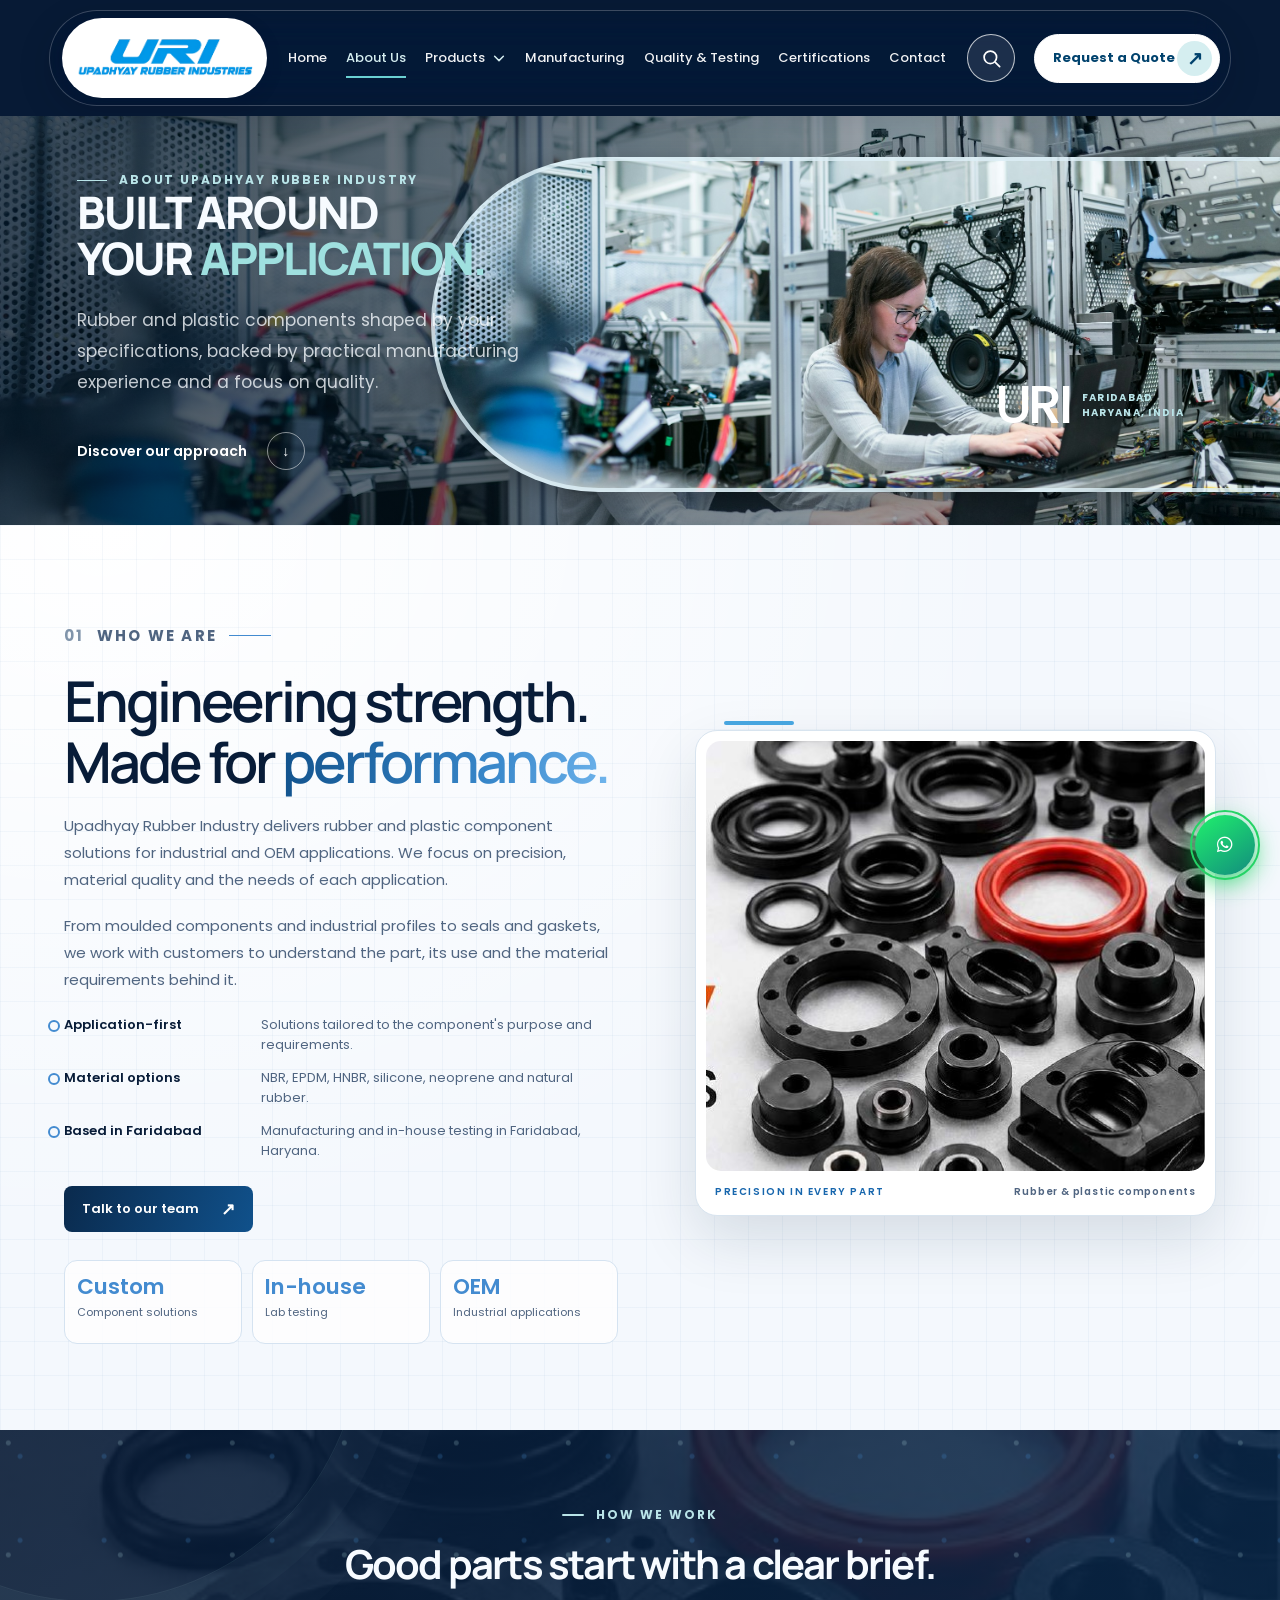
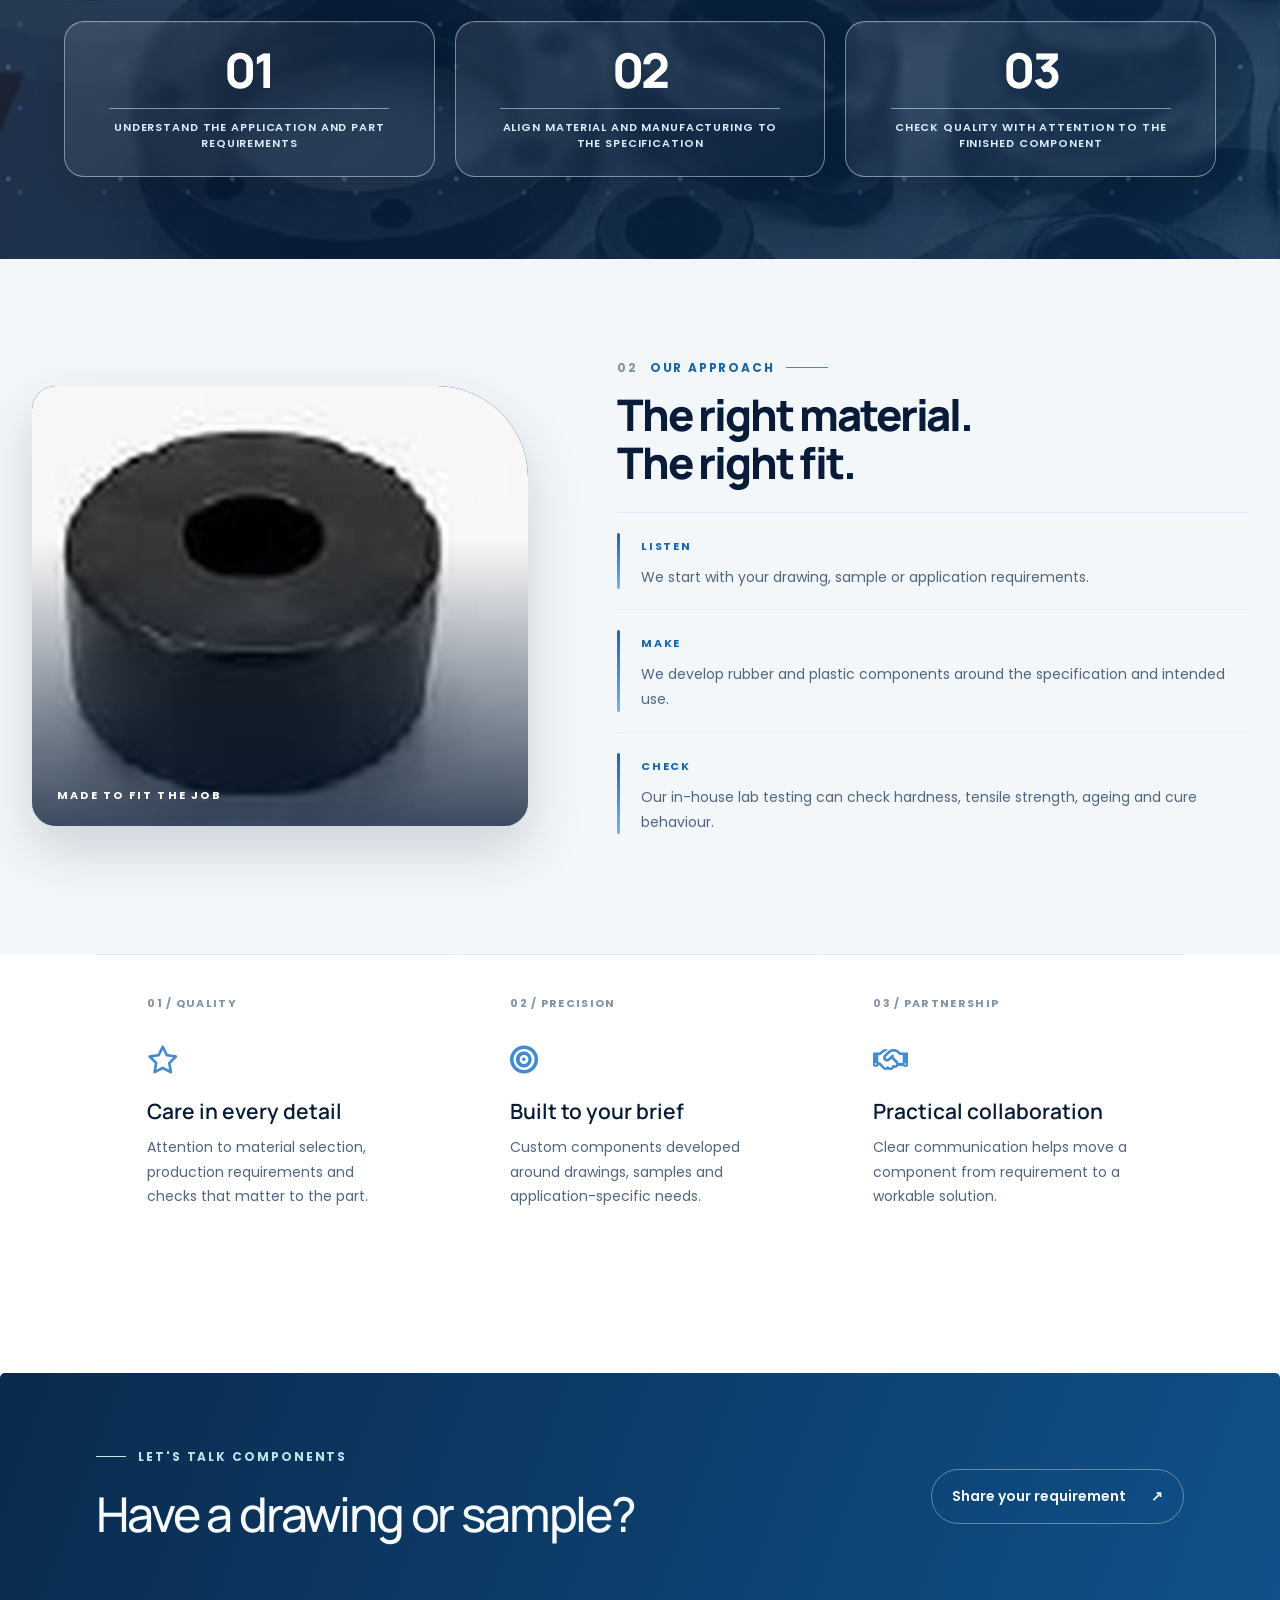
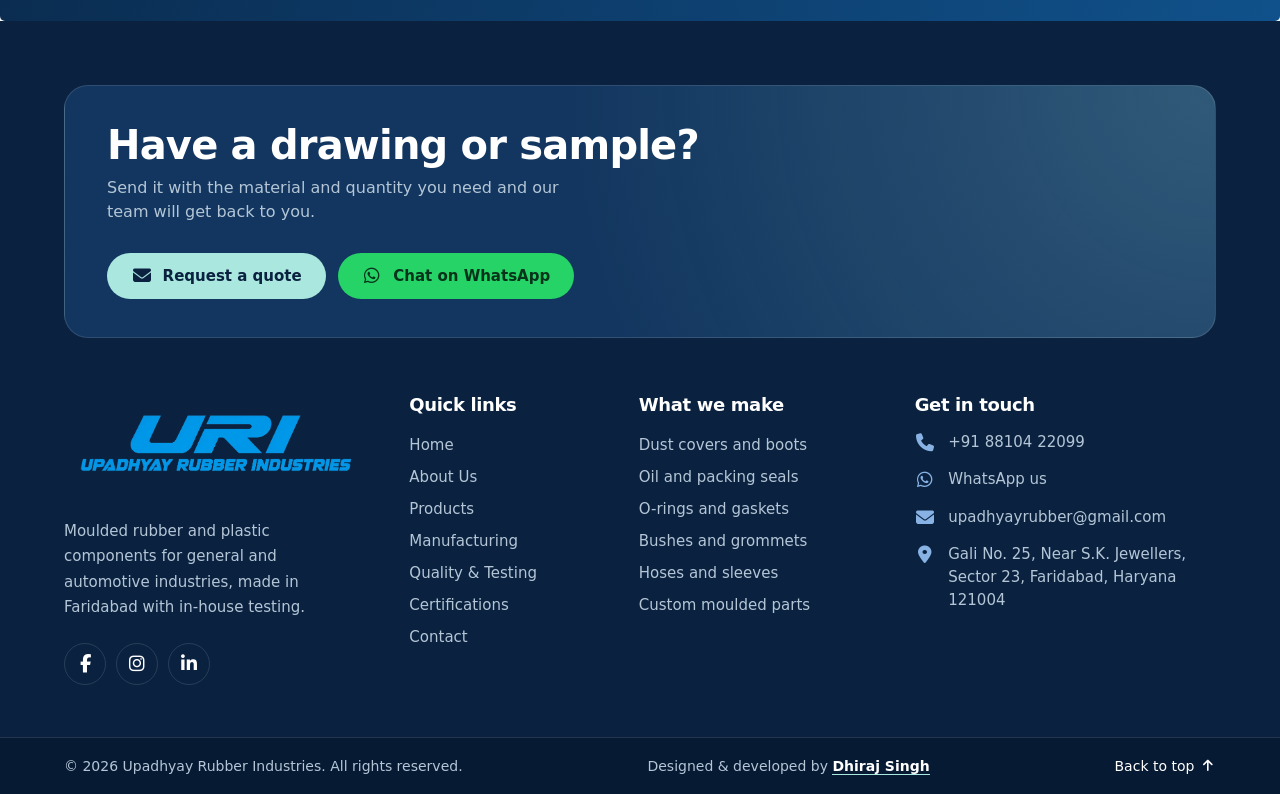
==== about.html @ 874e36d6 "new added" ====
<!DOCTYPE html>
<html lang="en">

<head>
    <meta charset="UTF-8">
    <meta name="viewport" content="width=device-width, initial-scale=1.0">
    <title>About Us | Upadhyay Rubber Industry - Leading Rubber Manufacturer in Faridabad</title>
    <meta name="description" content="Learn about Upadhyay Rubber Industry, our heritage, precision manufacturing facilities, and engineering expertise in rubber and plastic components in Faridabad, India.">
    <meta name="keywords" content="about Upadhyay Rubber Industry, rubber components manufacturer, plastic components, Faridabad rubber factory, OEM rubber parts supplier, industrial rubber manufacturer">
    <meta name="author" content="Upadhyay Rubber Industry">
    <meta name="robots" content="index, follow, max-image-preview:large, max-snippet:-1, max-video-preview:-1">
    <link rel="canonical" href="https://upadhyayrubberindustries.in/about.html">

    <!-- Geo / Local SEO Meta Tags -->
    <meta name="geo.region" content="IN-HR">
    <meta name="geo.placename" content="Faridabad">
    <meta name="geo.position" content="28.3615;77.3050">
    <meta name="ICBM" content="28.3615, 77.3050">

    <!-- Open Graph / Facebook / LinkedIn -->
    <meta property="og:type" content="website">
    <meta property="og:locale" content="en_IN">
    <meta property="og:site_name" content="Upadhyay Rubber Industry">
    <meta property="og:url" content="https://upadhyayrubberindustries.in/about.html">
    <meta property="og:title" content="About Us | Upadhyay Rubber Industry - Leading Rubber Manufacturer in Faridabad">
    <meta property="og:description" content="Learn about Upadhyay Rubber Industry, our heritage, precision manufacturing facilities, and engineering expertise in rubber and plastic components in Faridabad, India.">
    <meta property="og:image" content="https://upadhyayrubberindustries.in/images/site/home-1.jpg">
    <meta property="og:image:secure_url" content="https://upadhyayrubberindustries.in/images/site/home-1.jpg">
    <meta property="og:image:type" content="image/jpeg">
    <meta property="og:image:width" content="1200">
    <meta property="og:image:height" content="630">
    <meta property="og:image:alt" content="Upadhyay Rubber Industry Manufacturing Facility">

    <!-- Twitter Cards -->
    <meta name="twitter:card" content="summary_large_image">
    <meta name="twitter:url" content="https://upadhyayrubberindustries.in/about.html">
    <meta name="twitter:title" content="About Us | Upadhyay Rubber Industry - Leading Rubber Manufacturer in Faridabad">
    <meta name="twitter:description" content="Learn about Upadhyay Rubber Industry, our heritage, precision manufacturing facilities, and engineering expertise in rubber and plastic components in Faridabad, India.">
    <meta name="twitter:image" content="https://upadhyayrubberindustries.in/images/site/home-1.jpg">
    <meta name="twitter:image:alt" content="Upadhyay Rubber Industry Manufacturing Facility">

    <meta name="theme-color" content="#071a35">
    <link rel="icon" type="image/png" href="images/site/logo.png">
    <link rel="apple-touch-icon" href="images/site/logo.png">

    <!-- Structured Data (JSON-LD) for Search Engines -->
    <script type="application/ld+json">
    {
      "@context": "https://schema.org",
      "@graph": [
        {
          "@type": "AboutPage",
          "@id": "https://upadhyayrubberindustries.in/about.html#webpage",
          "url": "https://upadhyayrubberindustries.in/about.html",
          "name": "About Us | Upadhyay Rubber Industry - Leading Rubber Manufacturer in Faridabad",
          "description": "Learn about Upadhyay Rubber Industry, our heritage, precision manufacturing facilities, and engineering expertise in rubber and plastic components in Faridabad, India.",
          "isPartOf": {
            "@type": "WebSite",
            "@id": "https://upadhyayrubberindustries.in/#website",
            "name": "Upadhyay Rubber Industry",
            "url": "https://upadhyayrubberindustries.in/"
          },
          "breadcrumb": {
            "@id": "https://upadhyayrubberindustries.in/about.html#breadcrumb"
          }
        },
        {
          "@type": "BreadcrumbList",
          "@id": "https://upadhyayrubberindustries.in/about.html#breadcrumb",
          "itemListElement": [
            {
              "@type": "ListItem",
              "position": 1,
              "name": "Home",
              "item": "https://upadhyayrubberindustries.in/"
            },
            {
              "@type": "ListItem",
              "position": 2,
              "name": "About Us",
              "item": "https://upadhyayrubberindustries.in/about.html"
            }
          ]
        }
      ]
    }
    </script>

    <link rel="preconnect" href="https://fonts.googleapis.com">
    <link rel="preconnect" href="https://fonts.gstatic.com" crossorigin>
    <link href="https://fonts.googleapis.com/css2?family=Manrope:wght@400;500;600;700;800&family=Poppins:wght@400;500;600;700;800&display=swap"
        rel="stylesheet">

    <!-- Font Awesome icons (remove this line if your site already loads Font Awesome 6) -->
    <link rel="stylesheet" href="https://cdnjs.cloudflare.com/ajax/libs/font-awesome/6.5.2/css/all.min.css">

    <link rel="stylesheet" href="assets/css/site.css">
    <!-- About page layout and section styles. -->
    <link rel="stylesheet" href="assets/css/about.css">
</head>

<body class="about-page">


    <header class="header" id="header">

        <!-- Brand -->
        <a href="./index.html" class="logo" aria-label="Upadhyay Rubber Industry home">
            <img src="images/site/logo.png" alt="Upadhyay Rubber Industry logo" class="logo-image">
        </a>

        <!-- Main Navigation -->
        <nav class="nav" id="nav" aria-label="Main navigation">

            <a href="./index.html" class="nav-link">Home</a>

            <a href="./about.html" class="nav-link active" aria-current="page">About Us</a>

            <!-- Products Dropdown -->
            <div class="nav-products">

                <button class="nav-link products-toggle" id="productsToggle" type="button" aria-expanded="false" aria-controls="productsMenu">
                    Products

                    <svg class="products-chevron" viewBox="0 0 16 16" aria-hidden="true">
                        <path d="m3 6 5 5 5-5"></path>
                    </svg>
                </button>

                <div class="products-menu" id="productsMenu" aria-label="Our product range" hidden>


                    <div class="products-category">

                        <h2>Rubber Components</h2>

                        <ul class="product-links">

                            <li>
                                <a class="products-menu-card" href="./products.html">
                                    <img src="https://images.unsplash.com/photo-1581091226825-a6a2a5aee158?auto=format&fit=crop&w=240&q=80"
                                        alt="Industrial manufacturing" loading="lazy">
                                    <span>Rubber Bushes</span>
                                    <span class="products-menu-arrow" aria-hidden="true">↗</span>
                                </a>
                            </li>

                            <li>
                                <a class="products-menu-card" href="./products.html">
                                    <img src="https://images.unsplash.com/photo-1567789884554-0b844b597180?auto=format&fit=crop&w=240&q=80"
                                        alt="Manufacturing components" loading="lazy">
                                    <span>Moulded Components</span>
                                    <span class="products-menu-arrow" aria-hidden="true">↗</span>
                                </a>
                            </li>

                            <li>
                                <a class="products-menu-card" href="./products.html">
                                    <img src="https://images.unsplash.com/photo-1581092160562-40aa08e78837?auto=format&fit=crop&w=240&q=80"
                                        alt="Industrial production process" loading="lazy">
                                    <span>Extruded Profiles</span>
                                    <span class="products-menu-arrow" aria-hidden="true">↗</span>
                                </a>
                            </li>

                        </ul>

                    </div> 

                    <div class="products-category">

                        <h2>Sealing Solutions</h2>

                        <ul class="product-links">

                            <li>
                                <a class="products-menu-card" href="./products.html">
                                    <img src="https://images.unsplash.com/photo-1581092335878-2d9ff86ca2bf?auto=format&fit=crop&w=240&q=80"
                                        alt="Industrial equipment" loading="lazy">
                                    <span>O-Rings &amp; Seal Kits</span>
                                    <span class="products-menu-arrow" aria-hidden="true">↗</span>
                                </a>
                            </li>

                            <li>
                                <a class="products-menu-card" href="./products.html">
                                    <img src="https://images.unsplash.com/photo-1581092580497-e0d23cbdf1dc?auto=format&fit=crop&w=240&q=80"
                                        alt="Industrial quality inspection" loading="lazy">
                                    <span>Rubber Gaskets</span>
                                    <span class="products-menu-arrow" aria-hidden="true">↗</span>
                                </a>
                            </li>

                            <li>
                                <a class="products-menu-card" href="./products.html">
                                    <img src="https://images.unsplash.com/photo-1565043589221-1a6fd9ae45c7?auto=format&fit=crop&w=240&q=80"
                                        alt="Industrial machinery" loading="lazy">
                                    <span>Oil &amp; Packing Seals</span>
                                    <span class="products-menu-arrow" aria-hidden="true">↗</span>
                                </a>
                            </li>

                        </ul>

                    </div>

                    <div class="products-category">

                        <h2>Custom Solutions</h2>

                        <ul class="product-links">

                            <li>
                                <a class="products-menu-card" href="./products.html">
                                    <img src="https://images.unsplash.com/photo-1581092160607-ee22621dd758?auto=format&fit=crop&w=240&q=80"
                                        alt="Custom industrial manufacturing" loading="lazy">
                                    <span>Custom Moulding</span>
                                    <span class="products-menu-arrow" aria-hidden="true">↗</span>
                                </a>
                            </li>

                            <li>
                                <a class="products-menu-card" href="./products.html">
                                    <img src="https://images.unsplash.com/photo-1581092795360-fd1ca04f0952?auto=format&fit=crop&w=240&q=80"
                                        alt="Engineering and component development" loading="lazy">
                                    <span>Custom Components</span>
                                    <span class="products-menu-arrow" aria-hidden="true">↗</span>
                                </a>
                            </li>

                        </ul>

                    </div>

                </div>

            </div>

            <a href="./manufacturing.html" class="nav-link">
                Manufacturing
            </a>

            <a href="./quality-testing.html" class="nav-link">
                Quality &amp; Testing
            </a>

            <a href="./certifications.html" class="nav-link">
                Certifications
            </a>

            <a href="./contactus.html" class="nav-link">
                Contact
            </a>

        </nav>

        <!-- Search Button -->
        <button class="search-btn" type="button" aria-label="Search products" aria-controls="searchPanel"
            aria-expanded="false" id="searchBtn">
            <svg viewBox="0 0 24 24" aria-hidden="true">
                <circle cx="10.8" cy="10.8" r="6.5"></circle>
                <path d="m16 16 4.5 4.5"></path>
            </svg>
        </button>

        <!-- Quote Button -->
        <a href="./contactus.html" class="quote-btn">
            <span>Request a Quote</span>
            <span class="quote-arrow">↗</span>
        </a>

        <!-- Mobile Menu -->
        <button class="menu-toggle" id="menuToggle" type="button" aria-label="Open navigation" aria-expanded="false"
            aria-controls="nav">
            <span></span>
            <span></span>
        </button>

    </header>


    <main id="about-page">
        <section class="about-hero" aria-labelledby="about-title">
            <div class="about-hero-image" aria-hidden="true"></div>
            <div class="about-hero-shade" aria-hidden="true"></div>
            <div class="about-hero-content">
                <p class="about-eyebrow"><span aria-hidden="true"></span> ABOUT UPADHYAY RUBBER INDUSTRY</p>
                <h1 id="about-title">Built around<br>your <span>application.</span></h1>
                <p>
                    Rubber and plastic components shaped by your specifications, backed by practical manufacturing
                    experience and a focus on quality.
                </p>
                <a class="about-hero-link" href="#our-approach">
                    Discover our approach <span aria-hidden="true">↓</span>
                </a>
            </div>
            <div class="about-hero-stamp" aria-label="Based in Faridabad, Haryana">
                <strong>URI</strong>
                <span>FARIDABAD<br>HARYANA, INDIA</span>
            </div>
        </section>

        <section class="about-intro" aria-labelledby="about-intro-title">
            <div class="about-intro-copy">
                <p class="about-section-label"><span>01</span> WHO WE ARE</p>
                <h2 id="about-intro-title">Engineering strength.<br>Made for <span>performance.</span></h2>
                <p>
                    Upadhyay Rubber Industry delivers rubber and plastic component solutions for industrial and OEM
                    applications. We focus on precision, material quality and the needs of each application.
                </p>
                <p>
                    From moulded components and industrial profiles to seals and gaskets, we work with customers to
                    understand the part, its use and the material requirements behind it.
                </p>

                <ul class="about-intro-points">
                    <li>
                        <strong>Application-first</strong>
                        <span>Solutions tailored to the component's purpose and requirements.</span>
                    </li>
                    <li>
                        <strong>Material options</strong>
                        <span>NBR, EPDM, HNBR, silicone, neoprene and natural rubber.</span>
                    </li>
                    <li>
                        <strong>Based in Faridabad</strong>
                        <span>Manufacturing and in-house testing in Faridabad, Haryana.</span>
                    </li>
                </ul>

                <a class="about-intro-action" href="./index.html#contact">
                    Talk to our team <span aria-hidden="true">↗</span>
                </a>

                <div class="about-intro-facts" aria-label="Our capabilities">
                    <div><strong>Custom</strong><span>Component solutions</span></div>
                    <div><strong>In-house</strong><span>Lab testing</span></div>
                    <div><strong>OEM</strong><span>Industrial applications</span></div>
                </div>
            </div>

            <figure class="about-intro-visual">
                <img src="images/site/hero.jpg" alt="Rubber seals and moulded components made for industrial use"
                    loading="lazy">
                <figcaption>
                    <span>PRECISION IN EVERY PART</span>
                    <span>Rubber &amp; plastic components</span>
                </figcaption>
            </figure>
        </section>

        <section class="about-reach" id="our-approach" aria-labelledby="about-reach-title">
            <div class="about-reach-inner">
                <div class="about-reach-heading">
                    <p class="about-eyebrow"><span aria-hidden="true"></span> HOW WE WORK</p>
                    <h2 id="about-reach-title">Good parts start with a clear brief.</h2>
                </div>
                <div class="about-reach-stats">
                    <article class="about-stat-card">
                        <strong>01</strong>
                        <span>Understand the application and part requirements</span>
                    </article>
                    <article class="about-stat-card">
                        <strong>02</strong>
                        <span>Align material and manufacturing to the specification</span>
                    </article>
                    <article class="about-stat-card">
                        <strong>03</strong>
                        <span>Check quality with attention to the finished component</span>
                    </article>
                </div>
            </div>
        </section>

        <section class="about-purpose" aria-labelledby="about-purpose-title">
            <figure class="about-purpose-visual">
                <img src="images/products/bush.jpg" alt="Rubber bush component produced for an industrial application"
                    loading="lazy">
                <figcaption>MADE TO FIT THE JOB</figcaption>
            </figure>
            <div class="about-purpose-copy">
                <p class="about-section-label"><span>02</span> OUR APPROACH</p>
                <h2 id="about-purpose-title">The right material.<br>The right fit.</h2>
                <div class="about-purpose-card">
                    <span>LISTEN</span>
                    <p>We start with your drawing, sample or application requirements.</p>
                </div>
                <div class="about-purpose-card">
                    <span>MAKE</span>
                    <p>We develop rubber and plastic components around the specification and intended use.</p>
                </div>
                <div class="about-purpose-card">
                    <span>CHECK</span>
                    <p>Our in-house lab testing can check hardness, tensile strength, ageing and cure behaviour.</p>
                </div>
            </div>
        </section>

        <section class="about-values" aria-label="What guides our work">
            <article class="about-value-card">
                <span class="about-value-number">01 / QUALITY</span>
                <span class="about-value-mark" aria-hidden="true"><i class="fa-regular fa-star"></i></span>
                <h2>Care in every detail</h2>
                <p>Attention to material selection, production requirements and checks that matter to the part.</p>
            </article>
            <article class="about-value-card">
                <span class="about-value-number">02 / PRECISION</span>
                <span class="about-value-mark" aria-hidden="true"><i class="fa-solid fa-bullseye"></i></span>
                <h2>Built to your brief</h2>
                <p>Custom components developed around drawings, samples and application-specific needs.</p>
            </article>
            <article class="about-value-card">
                <span class="about-value-number">03 / PARTNERSHIP</span>
                <span class="about-value-mark" aria-hidden="true"><i class="fa-regular fa-handshake"></i></span>
                <h2>Practical collaboration</h2>
                <p>Clear communication helps move a component from requirement to a workable solution.</p>
            </article>
        </section>

        <section class="about-cta" aria-labelledby="about-cta-title">
            <div>
                <p class="about-eyebrow"><span aria-hidden="true"></span> LET'S TALK COMPONENTS</p>
                <h2 id="about-cta-title">Have a drawing or sample?</h2>
            </div>
            <a href="mailto:upadhyayrubber@gmail.com?subject=Product%20Enquiry">
                Share your requirement <span aria-hidden="true">↗</span>
            </a>
        </section>
    </main>


    <footer class="ft" id="contact">

        <!-- enquiry band -->
        <div class="ft-top">
            <div class="ft-wrap">
                <div class="ft-cta">
                    <div>
                        <h2>Have a drawing or sample?</h2>
                        <p>Send it with the material and quantity you need and our team will get back to you.</p>
                    </div>
                    <div class="ft-actions">
                        <a class="ft-btn ft-btn--mint" href="mailto:upadhyayrubber@gmail.com?subject=Product%20Enquiry">
                            <i class="fa-solid fa-envelope ic" aria-hidden="true"></i>Request a quote
                        </a>
                        <a class="ft-btn ft-btn--wa"
                            href="https://wa.me/918810422099?text=Hi%20Upadhyay%20Rubber%20Industries%2C%20I%20would%20like%20to%20enquire%20about%20rubber%20components."
                            target="_blank" rel="noopener noreferrer">
                            <i class="fa-brands fa-whatsapp ic" aria-hidden="true"></i>Chat on WhatsApp
                        </a>
                    </div>
                </div>
            </div>
        </div>

        <div class="ft-wrap ft-grid">

            <div class="ft-brand">
                <a class="ft-logo" href="#home" aria-label="Upadhyay Rubber Industries, home">
                    <img src="images/site/logo.png" alt="Upadhyay Rubber Industry Logo" srcset="">
                </a>
                <p>Moulded rubber and plastic components for general and automotive industries, made in Faridabad with
                    in-house testing.</p>
                <div class="ft-social">
                    <a href="#" aria-label="Facebook" title="Facebook"><i class="fa-brands fa-facebook-f ic"
                            aria-hidden="true"></i></a>
                    <a href="#" aria-label="Instagram" title="Instagram"><i class="fa-brands fa-instagram ic"
                            aria-hidden="true"></i></a>
                    <a href="#" aria-label="LinkedIn" title="LinkedIn"><i class="fa-brands fa-linkedin-in ic"
                            aria-hidden="true"></i></a>
                </div>
            </div>

            <nav aria-label="Footer quick links">
                <h3>Quick links</h3>
                <ul class="ft-list">
                    <li><a href="#home">Home</a></li>
                    <li><a href="./about.html">About Us</a></li>
                    <li><a href="./products.html">Products</a></li>
                    <li><a href="./manufacturing.html">Manufacturing</a></li>
                    <li><a href="./quality-testing.html">Quality &amp; Testing</a></li>
                    <li><a href="./certifications.html">Certifications</a></li>
                    <li><a href="./contactus.html">Contact</a></li>
                </ul>
            </nav>

            <nav aria-label="Product ranges">
                <h3>What we make</h3>
                <ul class="ft-list">
                    <li><a href="#products">Dust covers and boots</a></li>
                    <li><a href="#products">Oil and packing seals</a></li>
                    <li><a href="#products">O-rings and gaskets</a></li>
                    <li><a href="#products">Bushes and grommets</a></li>
                    <li><a href="#products">Hoses and sleeves</a></li>
                    <li><a href="#products">Custom moulded parts</a></li>
                </ul>
            </nav>

            <div>
                <h3>Get in touch</h3>
                <ul class="ft-contact">
                    <li><a href="tel:+918810422099"><i class="fa-solid fa-phone ic" aria-hidden="true"></i>+91 88104
                            22099</a></li>
                    <li><a href="https://wa.me/918810422099" target="_blank" rel="noopener noreferrer"><i
                                class="fa-brands fa-whatsapp ic" aria-hidden="true"></i>WhatsApp us</a></li>
                    <li><a href="mailto:upadhyayrubber@gmail.com"><i class="fa-solid fa-envelope ic"
                                aria-hidden="true"></i>upadhyayrubber@gmail.com</a></li>
                    <li><a href="https://www.google.com/maps/search/?api=1&amp;query=Upadhyay+Rubber+Industries+Sector+23+Faridabad+Haryana+121004"
                            target="_blank" rel="noopener noreferrer"><i class="fa-solid fa-location-dot ic"
                                aria-hidden="true"></i>Gali No. 25, Near S.K. Jewellers, Sector 23, Faridabad, Haryana
                            121004</a></li>
                </ul>
            </div>

        </div>

        <div class="ft-bottom">
            <div class="ft-wrap ft-bar">
                <p>&copy; <span id="footer-year">2026</span> Upadhyay Rubber Industries. All rights reserved.</p>
                <!-- replace the name and link with your agency's -->
                <p class="ft-dev">Designed &amp; developed by <a href="https://dhirajsinghp.netlify.app" target="_blank"
                        rel="noopener noreferrer">Dhiraj Singh</a></p>
                <a class="ft-top-link" href="#home">Back to top <i class="fa-solid fa-arrow-up ic"
                        aria-hidden="true"></i></a>
            </div>
        </div>

        <!-- floating WhatsApp button -->

        <a class="ft-wa"
            href="https://wa.me/918810422099?text=Hi%20Upadhyay%20Rubber%20Industries%2C%20I%20would%20like%20to%20enquire%20about%20rubber%20components"
            target="_blank" rel="noopener noreferrer" aria-label="Chat with us on WhatsApp" title="Chat on WhatsApp">

            <span class="ft-wa-pulse"></span>

            <i class="fa-brands fa-whatsapp ic" aria-hidden="true"></i>

            <span class="ft-wa-tooltip">Chat with us</span>
        </a>
    </footer>






    <script src="assets/js/site-interactions.js"></script>

</body>

</html>
---- assets/css/site.css ----
:root {
    --navy: #071a35;
    --navy-light: #10395f;
    --blue: #00426d;
    --ice: #b9e4e8;
    --white: #f7fbff;
    --muted: #c8d9eb;

    --container: 1600px;
    --glass-border: rgba(224, 241, 255, 0.25);
}

* {
    box-sizing: border-box;
    margin: 0;
    padding: 0;
}

html {
    scroll-behavior: smooth;
    scroll-padding-top: 110px;
}

body {
    font-family: "Poppins", sans-serif;
    background: var(--navy);
    color: var(--white);
    -webkit-font-smoothing: antialiased;
}

a {
    color: inherit;
    text-decoration: none;
}

button,
input {
    font: inherit;
}

button,
a {
    -webkit-tap-highlight-color: transparent;
}

button:focus-visible,
a:focus-visible,
input:focus-visible {
    outline: 3px solid #55c0c9;
    outline-offset: 3px;
}

/* =========================
   HERO BACKGROUND
========================= */

/* =========================
   UPADHYAY BRAND LOGO
========================= */

.logo {
    display: inline-flex;
    align-items: center;
    gap: 10px;
    text-decoration: none;
}

.logo-mark {
    display: grid;
    place-items: center;
    width: 44px;
    height: 44px;
    flex-shrink: 0;
    border: 1px solid rgba(255, 255, 255, 0.35);
    border-radius: 8px;
    color: #fff;
    font-size: 15px;
    font-weight: 800;
    letter-spacing: -1px;
}

.logo-text {
    display: flex;
    flex-direction: column;
    gap: 3px;
    line-height: 1.1;
}

.logo-text strong {
    color: inherit;
    font-size: 14px;
    font-weight: 800;
    letter-spacing: 1.2px;
}

.logo-text small {
    color: inherit;
    font-size: 9px;
    font-weight: 600;
    letter-spacing: 1.8px;
    opacity: 0.75;
}

.header:not(.scrolled) .logo-mark {
    border-color: rgba(255, 255, 255, 0.5);
    color: #fff;
}

.header.scrolled .logo-mark {
    border-color: rgba(0, 0, 0, 0.2);
    color: #171717;
}

@media (max-width: 480px) {
    .logo {
        gap: 7px;
    }

    .logo-mark {
        width: 38px;
        height: 38px;
        font-size: 13px;
    }

    .logo-text strong {
        font-size: 12px;
    }

    .logo-text small {
        font-size: 8px;
        letter-spacing: 1.2px;
    }
}

/* nav design*/

.navbar {
    position: fixed;
    top: 0;
    left: 0;
    width: 100%;
    background-color: rgba(0, 0, 0, 0.7);
    backdrop-filter: blur(10px);
    z-index: 1000;
}

.navbar ul {
    list-style: none;
    display: flex;
    justify-content: center;
    padding: 10px 0;
    margin: 0;
}

.navbar li {
    margin: 0 15px;
}











.hero {
    position: relative;
    isolation: isolate;
    min-height: max(300svh, 2280px);
    background: var(--navy);
}

.hero-stage {
    position: sticky;
    top: 0;
    height: max(760px, 100svh);
    overflow: hidden;
}

.hero-bg,
.hero-overlay,
.hero-grid {
    position: absolute;
    inset: 0;
    pointer-events: none;
}

.hero-bg {
    z-index: -3;
    background:
        center 52% / cover no-repeat;
    opacity: 0;
    transform: scale(1.035);
    transition: opacity 0.75s ease, transform 1.2s ease;
}

.hero-bg--primary {
    background-image: url("../../images/site/home-1.jpg");

}

.hero-bg--secondary {
    background-image: url("../../images/site/home-2.jpg");

}

.hero-bg.is-visible {
    opacity: 1;
    transform: scale(1.015);
}

.hero-overlay {
    z-index: -2;
    background:
        linear-gradient(90deg,
            rgba(3, 19, 34, 0.78) 0%,
            rgba(3, 24, 42, 0.55) 43%,
            rgba(3, 24, 42, 0.16) 100%),
        linear-gradient(0deg,
            rgba(3, 18, 32, 0.72) 0%,
            transparent 45%);
}

/* Fine technical grid */
.hero-grid {
    z-index: -1;
    opacity: 0.11;
    background-image:
        linear-gradient(90deg,
            transparent calc(100% - 1px),
            rgba(201, 229, 255, 0.35) 100%);
    background-size: 25% 100%;
    mask-image: linear-gradient(to bottom,
            black,
            transparent 90%);
}

/* =========================
   HEADER
========================= */

.header {
    position: fixed;
    z-index: 1000;
    top: 10px;

    left: max(3.8%, calc((100% - var(--container)) / 2));
    right: max(3.8%, calc((100% - var(--container)) / 2));

    min-height: 76px;

    display: flex;
    align-items: center;
    justify-content: space-between;
    gap: clamp(12px, 1.5vw, 26px);

    padding: 7px 10px 7px 12px;

    background: rgba(5, 22, 40, 0.22);
    border: 1px solid rgba(255, 255, 255, 0.22);
    border-radius: 50px;

    backdrop-filter: blur(18px) saturate(125%);
    -webkit-backdrop-filter: blur(18px) saturate(125%);
    box-shadow: 0 10px 35px rgba(0, 15, 30, 0.12);

    transition:
        background 0.3s ease,
        border-color 0.3s ease,
        box-shadow 0.3s ease,
        top 0.3s ease,
        transform 0.3s ease;
}

.header.is-hidden {
    transform: translateY(calc(-100% - 30px));
    pointer-events: none;
}

.header.scrolled {
    position: fixed;
    top: 10px;
    background: rgba(255, 255, 255, 0.98);
    border-color: rgba(0, 66, 109, 0.18);
    backdrop-filter: blur(22px) saturate(130%);
    -webkit-backdrop-filter: blur(22px) saturate(130%);
    box-shadow:
        0 12px 40px rgba(0, 27, 48, 0.18),
        inset 0 1px rgba(255, 255, 255, 0.8);
}

/* Original client logo */
.logo {
    position: relative;
    isolation: isolate;

    display: flex;
    align-items: center;
    flex: 0 0 205px;
    width: 205px;
    min-height: 49px;
    padding: 8px 6px;

    overflow: visible;
    border-radius: 40px;
    background: #fff;
    box-shadow: 0 5px 18px rgba(0, 20, 40, 0.12);
}

.header:not(.scrolled) .logo {
    padding: 8px 6px;
    border-radius: 40px;
    background: #fff;
}

.header:not(.scrolled) .logo::before {
    display: none;
}

.header:not(.scrolled) .logo img {
    filter: none;
}

.header.scrolled .logo {
    padding: 8px 6px;
    border-radius: 40px;
    background: #fff;
}

/* Soft light, not a white box */
.logo::before {
    content: "";
    position: absolute;
    z-index: -1;

    inset: -10px -16px;

    background: radial-gradient(ellipse,
            rgba(0, 66, 109, 0.08),
            rgba(0, 110, 145, 0.03) 45%,
            transparent 76%);

    filter: blur(13px);
    pointer-events: none;
}

.logo img {
    display: block;
    width: 100%;
    height: auto;
    object-fit: contain;

    /* Keep the client's original logo colours */
    filter: none;
    mix-blend-mode: normal;
    transition: filter 0.3s ease;
}

/* =========================
   DESKTOP NAVIGATION
========================= */

.nav {
    display: flex;
    flex: 1;
    align-items: center;
    justify-content: center;

    gap: clamp(12px, 1.5vw, 27px);
}

.nav-link {
    position: relative;
    padding: 13px 0;

    color: rgba(0, 49, 79, 0.82);
    font-size: 13px;
    font-weight: 500;
    white-space: nowrap;

    transition: color 0.2s ease;
}

.header:not(.scrolled) .nav-link {
    color: rgba(255, 255, 255, 0.94);
}

.header:not(.scrolled) .nav-link:hover,
.header:not(.scrolled) .nav-link.active {
    color: #d5eef0;
}

.header:not(.scrolled) .nav-link::after {
    background: #6bd0d2;
}

.nav-link:hover,
.nav-link.active {
    color: var(--blue);
}

.nav-link::after {
    content: "";
    position: absolute;
    bottom: 3px;
    left: 0;

    width: 100%;
    height: 2px;

    background: #168b9a;

    transform: scaleX(0);
    transform-origin: left;

    transition: transform 0.25s ease;
}

.nav-link:hover::after,
.nav-link.active::after {
    transform: scaleX(1);
}

.chevron {
    margin-left: 3px;
    color: #168b9a;
}

.nav-products {
    display: flex;
    align-items: center;
}

.products-toggle {
    display: inline-flex;
    align-items: center;
    gap: 7px;
    border: 0;
    background: transparent;
    cursor: pointer;
    font-family: inherit;
}

.products-chevron {
    width: 14px;
    height: 14px;
    fill: none;
    stroke: #168b9a;
    stroke-linecap: round;
    stroke-linejoin: round;
    stroke-width: 1.7;
    transition: transform 0.2s ease;
}

.header:not(.scrolled) .products-chevron {
    stroke: #d5eef0;
}

.products-toggle[aria-expanded="true"] .products-chevron {
    transform: rotate(180deg);
}

.products-menu {
    position: absolute;
    z-index: 25;
    top: calc(100% + 14px);
    left: 50%;

    display: grid;
    grid-template-columns: repeat(3, minmax(0, 1fr));
    gap: 8px;
    width: min(920px, calc(100vw - 48px));
    padding: 12px;

    border: 1px solid rgba(255, 255, 255, 0.12);
    border-radius: 4px;
    background: #303030;
    box-shadow: 0 24px 55px rgba(0, 10, 20, 0.4);

    transform: translate(-50%, -8px);
    opacity: 0;
    visibility: hidden;
    transition: opacity 0.2s ease, transform 0.2s ease, visibility 0.2s ease;
}

.products-menu:not([hidden]) {
    transform: translate(-50%, 0);
    opacity: 1;
    visibility: visible;
}

.products-menu[hidden] {
    display: none;
}

.products-menu-main {
    min-width: 0;
}

.products-category {
    min-width: 0;
    padding: 5px 6px 8px;
}

.products-category+.products-category {
    border-left: 0;
}

.products-category h2 {
    margin: 0 0 11px;
    padding: 0 2px 8px;
    border-bottom: 1px solid rgba(255, 255, 255, 0.82);
    color: #fff;
    font-size: 14px;
    font-weight: 800;
    text-align: center;
}

.products-category h2::after {
    content: none;
}

.product-links {
    display: grid;
    gap: 5px;
    list-style: none;
}

.products-menu-card {
    display: flex;
    align-items: center;
    gap: 8px;
    min-height: 34px;
    padding: 2px 5px;
    border: 1px solid transparent;
    border-radius: 0;
    background: #06466f;
    color: #fff;
    font-size: 12px;
    font-weight: 500;
    line-height: 1.25;
    transition: background 0.2s ease, border-color 0.2s ease;
}

.products-menu-card:hover {
    border-color: rgba(255, 255, 255, 0.7);
    background: #087987;
}

.products-menu-card img {
    flex: 0 0 34px;
    width: 34px;
    height: 30px;
    padding: 1px;
    border: 0;
    border-radius: 0;
    object-fit: cover;
    background: #fff;
}

.products-menu-arrow {
    display: none;
}

/* Search button */
.search-btn {
    flex: 0 0 48px;
    width: 48px;
    height: 48px;

    display: grid;
    place-items: center;

    border: 1px solid rgba(0, 66, 109, 0.2);
    border-radius: 50%;
    background: rgba(0, 66, 109, 0.04);

    color: var(--blue);
    cursor: pointer;

    transition: background 0.25s ease;
}

.header:not(.scrolled) .search-btn {
    border-color: rgba(255, 255, 255, 0.72);
    background: rgba(255, 255, 255, 0.1);
    color: white;
}

.search-btn:hover {
    background: rgba(0, 110, 145, 0.1);
}

.search-btn svg {
    width: 23px;
    height: 23px;
    fill: none;
    stroke: currentColor;
    stroke-width: 1.8;
    stroke-linecap: round;
}

/* Quote button */
.quote-btn {
    display: inline-flex;
    align-items: center;
    justify-content: space-between;
    gap: 2px;

    min-height: 49px;
    padding: 6px 7px 6px 18px;

    border: 1px solid rgba(0, 66, 109, 0.16);
    border-radius: 50px;

    background: #d5eef0;
    color: var(--blue);

    font-size: 13px;
    font-weight: 700;
    white-space: nowrap;

    transition:
        background 0.25s ease,
        transform 0.25s ease;
}

.header:not(.scrolled) .quote-btn {
    border-color: #fff;
    background: #fff;
    color: var(--blue);
}

.quote-btn:hover {
    background: #e8f7f8;
    transform: translateY(-1px);
}

.quote-arrow {
    display: grid;
    place-items: center;

    width: 35px;
    height: 35px;
    border-radius: 50%;

    background: var(--blue);
    color: white;
    font-size: 19px;

    transition: transform 0.25s ease;
}

.header:not(.scrolled) .quote-arrow {
    background: #d5eef0;
    color: var(--blue);
}

.quote-btn:hover .quote-arrow {
    transform: rotate(45deg);
}

.menu-toggle {
    display: none;
}

/* =========================
   HERO CONTENT
========================= */

.hero-content {
    position: relative;

    display: flex;
    align-items: center;

    width: 92%;
    max-width: var(--container);

    min-height: 690px;
    margin: 0 auto;

    padding-top: 145px;
    padding-bottom: 145px;
}

.hero-copy {
    max-width: 760px;
    animation: contentReveal 0.9s 0.15s ease both;
}

.hero-message.is-entering {
    animation: heroMessageIn 0.55s cubic-bezier(.2, .8, .2, 1) both;
}

.eyebrow {
    display: flex;
    align-items: center;
    gap: 14px;

    margin-bottom: 28px;

    color: #d1e6fb;
    font-size: 12px;
    font-weight: 600;
    letter-spacing: 0.27em;
}

.eyebrow-line {
    width: 36px;
    height: 1px;
    background: #d1e6fb;
}

.hero h1 {

    font-size: clamp(48px, 4.09vw, 86px);
    font-weight: 600;
    line-height: 1.02;

    letter-spacing: -0.065em;
}

.hero h1 span {
    color: var(--ice);
}

.hero h1 .hero-title-prefix {
    color: inherit;
}

.hero-description {
    max-width: 570px;
    margin-top: 26px;

    color: #e0eaf5;
    font-size: 16px;
    line-height: 1.7;
}

.hero-actions {
    display: flex;
    align-items: center;
    gap: 25px;

    margin-top: 32px;
}

.primary-btn {
    display: inline-flex;
    align-items: center;
    justify-content: space-between;
    gap: 20px;

    min-height: 58px;
    padding: 8px 9px 8px 23px;

    border: 1px solid rgba(234, 246, 255, 0.7);
    border-radius: 50px;

    background: var(--ice);
    color: #10385d;

    font-size: 13px;
    font-weight: 700;

    transition:
        background 0.25s ease,
        transform 0.25s ease;
}

.primary-btn:hover {
    background: white;
    transform: translateY(-2px);
}

.btn-arrow {
    display: grid;
    place-items: center;

    width: 36px;
    height: 36px;
    border-radius: 50%;

    background: var(--blue);
    color: white;
    font-size: 20px;

    transition: transform 0.25s ease;
}

.primary-btn:hover .btn-arrow {
    transform: rotate(45deg);
}

.hero-process-link {
    display: inline-flex;
    align-items: center;
    gap: 13px;

    color: #e6eff9;
    font-size: 12px;
    line-height: 1.5;
}

.hero-process-icon {
    display: grid;
    place-items: center;
    flex-shrink: 0;

    width: 52px;
    height: 52px;

    border: 1px solid rgba(224, 241, 255, 0.75);
    border-radius: 50%;

    color: white;

    transition:
        background 0.25s ease,
        transform 0.25s ease;
}

.hero-process-icon svg {
    width: 17px;
    height: 17px;
    fill: none;
    stroke: currentColor;
    stroke-width: 1.8;
    stroke-linecap: round;
    stroke-linejoin: round;
}

.hero-process-link:hover .hero-process-icon {
    background: rgba(169, 214, 255, 0.18);
    transform: translateX(3px);
}

/* =========================
   RIGHT FEATURE INDICATORS
========================= */

.hero-index {
    position: absolute;
    top: 25%;
    right: 0;

    display: flex;
    flex-direction: column;
    gap: 48px;

    width: 125px;
}

.index-item {
    position: relative;

    display: flex;
    flex-direction: column;
    gap: 9px;

    width: 100%;
    padding-left: 17px;

    border: 0;
    border-left: 1px solid rgba(218, 238, 255, 0.45);
    background: transparent;
    color: inherit;
    font: inherit;
    text-align: left;
    cursor: pointer;

    transition: border-color 0.25s ease, opacity 0.25s ease;
    opacity: 0.72;
}

.index-item::before {
    content: "";
    position: absolute;
    top: 3px;
    left: -5px;

    width: 9px;
    height: 9px;

    border: 1px solid white;
    border-radius: 50%;

    background: #eaf5ff;
    transition: background 0.25s ease;
}

.index-item.active,
.index-item:hover {
    border-color: #79c8ff;
    opacity: 1;
}

.index-item.active::before,
.index-item:hover::before {
    background: #43c0c7;
    box-shadow: 0 0 13px rgba(67, 192, 199, 0.65);
}

.index-number {
    color: #f3f8ff;
    font-size: 12px;
    font-weight: 600;
}

.index-text {
    color: #e1edf8;
    font-size: 12px;
    line-height: 1.55;
    letter-spacing: 0.06em;
    text-transform: uppercase;
}

.hero-index::after {
    content: "";
    position: absolute;
    top: 0;
    right: -24px;
    width: 2px;
    height: 100%;
    background: linear-gradient(to bottom,
            rgba(255, 255, 255, 0.08),
            rgba(255, 255, 255, 0.34),
            rgba(255, 255, 255, 0.08));
}

/* =========================
   BOTTOM GLASS INFORMATION
========================= */

.bottom-bar {
    position: absolute;
    z-index: 2;

    left: 3.8%;
    right: 3.8%;
    bottom: 30px;

    display: flex;
    align-items: center;
    gap: clamp(16px, 2.4vw, 38px);

    min-height: 110px;
    padding: 18px 24px;

    border: 1px solid rgba(222, 240, 255, 0.25);
    border-radius: 17px;

    background: rgba(10, 40, 69, 0.46);

    backdrop-filter: blur(20px);
    -webkit-backdrop-filter: blur(20px);
}

.info-item {
    display: flex;
    align-items: center;
    gap: 13px;
    min-width: 0;
}

.info-icon {
    display: grid;
    place-items: center;
    flex: 0 0 43px;

    width: 43px;
    height: 43px;

    color: #f1f8ff;
}

.info-icon svg {
    width: 37px;
    height: 37px;

    fill: none;
    stroke: currentColor;
    stroke-width: 1.5;
    stroke-linecap: round;
    stroke-linejoin: round;
}

.info-copy {
    display: block;
    min-width: 0;
}

.info-copy small,
.info-copy strong {
    display: block;
    white-space: nowrap;
}

.info-copy small {
    margin-bottom: 5px;
    color: #c5d9ec;
    font-size: 12px;
}

.info-copy strong {
    color: white;
    font-size: 12px;
    font-weight: 600;
}

.scroll-cue {
    display: flex;
    flex-direction: column;
    align-items: center;
    gap: 8px;

    margin-left: auto;
    padding-left: 20px;

    border-left: 1px solid rgba(222, 240, 255, 0.2);

    color: #e0edf9;
    font-size: 12px;
    white-space: nowrap;
}

.mouse {
    display: flex;
    align-items: flex-start;
    justify-content: center;

    width: 22px;
    height: 32px;
    padding-top: 6px;

    border: 1px solid #cce7ff;
    border-radius: 14px;
}

.mouse span {
    width: 2px;
    height: 6px;

    border-radius: 2px;
    background: var(--ice);

    animation: scrollMove 1.5s ease-in-out infinite;
}

/* =========================
   SEARCH PANEL
========================= */

.search-panel {
    position: fixed;
    z-index: 1002;
    top: 116px;
    right: max(4%, calc((100vw - 1440px) / 2 + 48px));
    width: min(430px, calc(100vw - 32px));
    padding: 20px;
    border: 1px solid rgba(255, 255, 255, .16);
    border-radius: 18px;
    background: linear-gradient(145deg, rgba(8, 31, 54, .98), rgba(5, 21, 39, .98));
    box-shadow: 0 24px 70px rgba(0, 13, 30, .35);
    backdrop-filter: blur(22px);
    opacity: 0;
    visibility: hidden;
    transform: translateY(-10px) scale(.985);
    transform-origin: top right;
    transition: opacity .2s ease, visibility .2s ease, transform .2s ease;
}

.search-panel.open {
    opacity: 1;
    visibility: visible;
    transform: translateY(0) scale(1);
}

.search-panel-heading {
    display: flex;
    justify-content: space-between;
    align-items: flex-start;
    gap: 16px;
    margin-bottom: 15px;
}

.search-kicker {
    display: block;
    margin-bottom: 5px;
    color: #82dbe1;
    font-size: 10px;
    font-weight: 800;
    letter-spacing: .17em;
}

.search-panel label {
    display: block;
    color: #f5f9ff;
    font-size: 16px;
    font-weight: 700;
}

.search-close {
    display: grid;
    width: 30px;
    height: 30px;
    place-items: center;
    border: 1px solid rgba(255, 255, 255, .16);
    border-radius: 50%;
    background: rgba(255, 255, 255, .06);
    color: #e6f3ff;
    font-size: 20px;
    cursor: pointer;
}

.search-field {
    display: flex;
    align-items: center;
    gap: 10px;
    min-height: 52px;
    padding-left: 13px;
    border: 1px solid rgba(209, 229, 246, .35);
    border-radius: 11px;
    background: rgba(255, 255, 255, .055);
    transition: border-color .2s ease, box-shadow .2s ease;
}

.search-field:focus-within {
    border-color: #82dbe1;
    box-shadow: 0 0 0 3px rgba(130, 219, 225, .14);
}

.search-field>svg {
    flex: 0 0 19px;
    width: 19px;
    height: 19px;
    fill: none;
    stroke: #a8c3d9;
    stroke-width: 1.8;
}

.search-field input {
    width: 100%;
    min-width: 0;
    padding: 12px 0;
    border: 0;
    outline: 0;
    background: transparent;
    color: #fff;
    font: inherit;
    font-size: 14px;
}

.search-field input::placeholder {
    color: #9eb3c7;
}

.search-field input::-webkit-search-cancel-button {
    cursor: pointer;
}

.search-field button {
    flex: 0 0 48px;
    align-self: stretch;
    border: 0;
    border-radius: 0 10px 10px 0;
    background: var(--ice);
    color: var(--navy);
    font-size: 21px;
    cursor: pointer;
    transition: background .2s ease;
}

.search-field button:hover {
    background: #fff;
}

.search-hint {
    margin: 11px 1px 0;
    color: #a9c1d5;
    font-size: 12px;
    line-height: 1.5;
}

.search-results {
    display: grid;
    gap: 5px;
    max-height: min(340px, 48vh);
    margin: 10px 0 0;
    padding: 0;
    overflow-y: auto;
    list-style: none;
}

.search-results:empty {
    display: none;
}

.search-results li {
    margin: 0;
    padding: 0;
}

.search-result-link {
    display: flex;
    align-items: center;
    justify-content: space-between;
    gap: 12px;
    padding: 11px 12px;
    border: 1px solid transparent;
    border-radius: 9px;
    color: #f5f9ff;
    text-decoration: none;
    transition: background .18s ease, border-color .18s ease;
}

.search-result-link:hover,
.search-result-link:focus-visible {
    border-color: rgba(130, 219, 225, .25);
    background: rgba(130, 219, 225, .1);
    outline: 0;
}

.search-result-copy {
    display: grid;
    gap: 3px;
}

.search-result-copy strong {
    font-size: 13px;
}

.search-result-copy small {
    color: #a9c1d5;
    font-size: 11px;
}

.search-result-arrow {
    color: #82dbe1;
    font-size: 17px;
}

/* =========================
   ANIMATIONS
========================= */

@keyframes contentReveal {
    from {
        opacity: 0;
        transform: translateY(22px);
    }

    to {
        opacity: 1;
        transform: translateY(0);
    }
}

@keyframes heroMessageIn {
    from {
        opacity: 0;
        transform: translateY(20px);
    }

    to {
        opacity: 1;
        transform: translateY(0);
    }
}

@keyframes scrollMove {

    0%,
    100% {
        opacity: 1;
        transform: translateY(0);
    }

    60% {
        opacity: 0.3;
        transform: translateY(8px);
    }
}

/* =========================
   TABLET
========================= */

@media (max-width: 1200px) {
    .header {
        gap: 14px;
    }

    .logo {
        flex-basis: 185px;
        width: 185px;
    }

    .nav {
        gap: 12px;
    }

    .nav-link {
        font-size: 12px;
    }

    .quote-btn {
        gap: 7px;
        padding-left: 12px;
        font-size: 12px;
    }

    .hero-index {
        width: 105px;
    }

    .bottom-bar {
        flex-wrap: wrap;
        gap: 18px 24px;
    }
}

/* =========================
   MOBILE NAV
========================= */

@media (max-width: 950px) {
    .header {
        top: 14px;
        left: 3%;
        right: 3%;
        min-height: 70px;
        padding: 8px 12px;
    }

    .header.scrolled {
        top: 8px;
    }

    .logo {
        flex-basis: 190px;
        width: 190px;
    }

    .menu-toggle {
        display: flex;
        flex-direction: column;
        justify-content: center;
        gap: 6px;

        width: 42px;
        height: 42px;
        padding: 10px;

        border: 1px solid rgba(0, 66, 109, 0.2);
        border-radius: 50%;

        background: rgba(0, 66, 109, 0.04);
        cursor: pointer;
    }

    .header:not(.scrolled) .menu-toggle {
        border-color: rgba(255, 255, 255, 0.72);
        background: rgba(255, 255, 255, 0.1);
    }

    .header.scrolled .menu-toggle {
        border-color: rgba(0, 66, 109, 0.2);
        background: rgba(0, 66, 109, 0.04);
    }

    .menu-toggle span {
        display: block;
        width: 100%;
        height: 1px;

        background: var(--blue);
        transition: transform 0.2s;
    }

    .header:not(.scrolled) .menu-toggle span {
        background: white;
    }

    .header.scrolled .menu-toggle span {
        background: var(--blue);
    }

    .menu-toggle[aria-expanded="true"] span:first-child {
        transform: translateY(3.5px) rotate(45deg);
    }

    .menu-toggle[aria-expanded="true"] span:last-child {
        transform: translateY(-3.5px) rotate(-45deg);
    }

    .nav {
        position: absolute;
        top: calc(100% + 10px);
        left: 0;
        right: 0;

        display: none;
        flex-direction: column;
        align-items: stretch;
        gap: 0;

        padding: 12px 20px;
        max-height: calc(100svh - 105px);
        overflow-y: auto;

        border: 1px solid rgba(0, 66, 109, 0.15);
        border-radius: 16px;

        background: rgba(255, 255, 255, 0.99);
        backdrop-filter: blur(22px);
    }

    .nav.open {
        display: flex;
    }

    .header:not(.scrolled) .nav .nav-link {
        color: rgba(0, 49, 79, 0.82);
    }

    .header:not(.scrolled) .nav .nav-link:hover,
    .header:not(.scrolled) .nav .nav-link.active {
        color: var(--blue);
    }

    .header:not(.scrolled) .nav .products-chevron {
        stroke: #168b9a;
    }

    .nav-link {
        padding: 13px 0;
        font-size: 14px;
    }

    .nav-products {
        display: block;
    }

    .products-toggle {
        width: 100%;
        justify-content: space-between;
        text-align: left;
    }

    .products-menu,
    .products-menu:not([hidden]) {
        position: static;
        grid-template-columns: minmax(0, 1fr);
        gap: 12px;
        width: auto;
        margin: 0 0 10px;
        padding: 13px;
        border-radius: 14px;
        box-shadow: none;
        transform: none;
    }

    .products-category+.products-category {
        border-top: 1px solid rgba(255, 255, 255, 0.18);
        border-left: 0;
        padding-top: 12px;
    }

    .nav-link::after {
        display: none;
    }

    .hero-content {
        width: 90%;
        padding-top: 190px;
        padding-bottom: 240px;
    }

    .hero-index {
        display: none;
    }

    .hero h1 {
        font-size: clamp(48px, 7.5vw, 72px);
    }

    .bottom-bar {
        left: 5%;
        right: 5%;
        bottom: 20px;

        display: grid;
        grid-template-columns: repeat(2, minmax(0, 1fr));
        gap: 18px;

        padding: 18px;
    }

    .scroll-cue {
        display: none;
    }
}

/* =========================
   SMALL MOBILE
========================= */

@media (max-width: 600px) {
    .hero {
        min-height: max(300svh, 2700px);
    }

    .hero-stage {
        height: max(900px, 100svh);
    }

    .hero-overlay {
        background:
            linear-gradient(90deg,
                rgba(3, 19, 34, 0.78),
                rgba(3, 24, 42, 0.48)),
            linear-gradient(0deg,
                rgba(3, 18, 32, 0.78),
                transparent 60%);
    }

    .header {
        min-height: 62px;
        gap: 8px;
        border-radius: 50px;
    }

    .logo {
        flex-basis: 175px;
        width: 175px;
    }

    .product-links {
        grid-template-columns: minmax(0, 1fr);
    }

    .products-menu-card {
        min-height: 60px;
    }

    .search-btn {
        display: grid;
        flex: 0 0 38px;
        width: 38px;
        height: 38px;
    }

    .search-panel {
        top: 78px;
        right: 16px;
        width: min(430px, calc(100vw - 32px));
        padding: 17px;
    }

    .quote-btn {
        min-height: 40px;
        padding: 4px;
        border: 1px solid rgba(0, 66, 109, 0.16);
        background: #d5eef0;
    }

    .quote-btn>span:first-child {
        display: none;
    }

    .quote-arrow {
        width: 35px;
        height: 35px;
        background: var(--blue);
    }

    .hero-content {
        width: 88%;
        padding-top: 170px;
        padding-bottom: 310px;
    }

    .eyebrow {
        gap: 9px;
        margin-bottom: 20px;
        font-size: 12px;
        letter-spacing: 0.16em;
    }

    .eyebrow-line {
        width: 24px;
    }

    .hero h1 {
        font-size: clamp(40px, 10.5vw, 58px);
        line-height: 1.05;
    }

    .hero-description {
        margin-top: 20px;
        font-size: 14px;
        line-height: 1.65;
    }

    .hero-actions {
        align-items: flex-start;
        flex-direction: column;
        gap: 18px;
        margin-top: 24px;
    }

    .primary-btn {
        min-height: 52px;
        padding-left: 18px;
        font-size: 12px;
    }

    .hero-process-icon {
        width: 43px;
        height: 43px;
    }

    .bottom-bar {
        bottom: 16px;
        left: 5%;
        right: 5%;

        gap: 17px 8px;
        padding: 16px 12px;

        border-radius: 15px;
        background: rgba(7, 29, 51, 0.69);
    }

    .info-item {
        gap: 6px;
    }

    .info-icon {
        flex-basis: 27px;
        width: 27px;
        height: 30px;
    }

    .info-icon svg {
        width: 27px;
        height: 27px;
    }

    .info-copy small {
        font-size: 12px;
        white-space: normal;
    }

    .info-copy strong {
        font-size: 12px;
        white-space: normal;
    }
}

@media (max-width: 360px) {
    .header {
        gap: 5px;
        padding-right: 8px;
        padding-left: 8px;
    }

    .logo {
        flex-basis: 110px;
        width: 110px;
        min-width: 0;
    }

    .search-btn {
        flex-basis: 34px;
        width: 34px;
        height: 34px;
    }

    .quote-arrow {
        width: 30px;
        height: 30px;
    }

    .menu-toggle {
        flex: 0 0 38px;
        width: 38px;
        height: 38px;
    }
}

/* Accessibility */
@media (prefers-reduced-motion: reduce) {

    *,
    *::before,
    *::after {
        animation-duration: 0.01ms !important;
        animation-iteration-count: 1 !important;
        scroll-behavior: auto !important;
        transition-duration: 0.01ms !important;
    }
}




/* About page */
.about-page {
    --about-navy: #081c38;
    --about-blue: #1766ad;
    --about-mid-blue: #438bd0;
    --about-light-blue: #dceeff;
    --about-muted: #506581;

    overflow-x: hidden;
    background: linear-gradient(#071a35 0 116px, #f4f7fa 116px);
    color: var(--about-navy);
}

#about-page {
    padding-top: 116px;
}

#contact-page {
    padding-top: 116px;
}

#certifications-page {
    padding-top: 116px;
}

.process-page #process-page {
    padding-top: 116px;
}

.about-hero {
    position: relative;
    display: flex;
    min-height: 260px;
    align-items: center;
    overflow: hidden;
    padding: 55px max(6vw, calc((100vw - 1400px) / 2));
    background: #071a35;
    color: #f7fbff;
}

.about-hero-image,
.about-hero-shade {
    position: absolute;
    inset: 0;
}

.about-hero-image {
    background: url("../../images/site/home-1.jpg") center 48% / cover no-repeat;
}


.about-hero-shade {
    background: linear-gradient(90deg, rgba(3, 17, 32, .74) 0%, rgba(3, 17, 32, .56) 38%, rgba(3, 17, 32, .2) 100%);
}

.about-hero::after {
    position: absolute;
    z-index: 1;
    top: 10%;
    right: 0;
    width: 66%;
    height: 80%;
    border: 4px solid rgba(221, 239, 247, .82);
    border-right: 0;
    border-radius: 180px 0 0 180px;
    background: url("../../images/site/home-1.jpg") 78% 54% / cover no-repeat;
    box-shadow: 0 8px 24px rgba(0, 0, 0, .24);
    content: "";
}

.contact-us-page .about-hero::after {
    background-image: url("../../images/site/contact.jpg");
    background-position: 28% center;
}

.about-hero-content {
    position: relative;
    z-index: 2;
    max-width: 40%;
}

.about-eyebrow {
    display: flex;
    align-items: center;
    gap: 12px;
    color: var(--ice);
    font-size: 12px;
    font-weight: 700;
    letter-spacing: .16em;
}

.about-eyebrow>span {
    width: 30px;
    height: 1px;
    background: currentColor;
}

.about-hero h1 {
    margin-top: 0;
    font-family: "Manrope", sans-serif;
    font-size: clamp(36px, 3.5vw, 54px);
    font-weight: 800;
    letter-spacing: -.04em;
    line-height: 1.02;
    text-transform: uppercase;
}

.about-hero h1 span {
    color: #9fe0df;
}

.certifications-page .about-hero-content {
    max-width: min(620px, 58%);
}

.certifications-page .about-hero h1 {
    margin-top: 12px;
    text-transform: none;
}

.certifications-page .about-hero-content>p:not(.about-eyebrow) {
    max-width: 580px;
    margin-top: 16px;
    font-size: 15px;
    line-height: 1.7;
}

.certifications-page .about-hero::after {
    width: 58%;
}

.certification-content {
    padding: clamp(54px, 7vw, 88px) 5vw 82px;
    background-color: #f4f8fd;
    background-image: linear-gradient(rgba(32, 100, 164, .035) 1px, transparent 1px),
        linear-gradient(90deg, rgba(32, 100, 164, .035) 1px, transparent 1px);
    background-size: 36px 36px;
}

.certification-container {
    width: min(1220px, 100%);
    margin: 0 auto;
}

.certification-quality-layout {
    display: grid;
    grid-template-columns: minmax(0, .92fr) minmax(0, 1.08fr);
    align-items: center;
    gap: clamp(38px, 6vw, 82px);
    padding: 12px 0 74px;
}

.certification-quality-copy .about-section-label {
    margin-bottom: 14px;
}

.certification-quality-copy h2 {
    color: #081c38;
    font-family: "Manrope", sans-serif;
    font-size: clamp(38px, 4.4vw, 56px);
    font-weight: 800;
    letter-spacing: -.055em;
    line-height: 1.07;
}

.certification-quality-copy h2 span {
    color: #1766ad;
}

.certification-quality-copy>p:not(.about-section-label) {
    max-width: 590px;
    margin-top: 16px;
    color: #536983;
    font-size: 15px;
    line-height: 1.8;
}

.certification-quality-points {
    display: grid;
    grid-template-columns: repeat(2, minmax(0, 1fr));
    gap: 18px 22px;
    margin-top: 27px;
    padding: 0;
    list-style: none;
}

.certification-quality-points li {
    display: flex;
    align-items: flex-start;
    gap: 11px;
}

.certification-quality-points li>span {
    display: grid;
    flex: 0 0 34px;
    width: 34px;
    height: 34px;
    place-items: center;
    border-radius: 50%;
    background: #e1efff;
    color: #1766ad;
    font-size: 15px;
    font-weight: 800;
}

.certification-quality-points li div {
    display: grid;
    gap: 4px;
}

.certification-quality-points strong {
    color: #102d4d;
    font-size: 12px;
    font-weight: 800;
}

.certification-quality-points small {
    color: #61778f;
    font-size: 11px;
    line-height: 1.5;
}

.certification-quality-visual {
    position: relative;
    isolation: isolate;
    display: flex;
    min-height: 470px;
    align-items: flex-end;
    justify-content: flex-start;
    padding: clamp(22px, 4vw, 42px);
    overflow: hidden;
    border: 1px solid rgba(190, 214, 235, .75);
    border-radius: 24px;
    background: #092746     url("../../images/site/hero.jpg") center / cover no-repeat;
    box-shadow: 0 24px 54px rgba(8, 28, 56, .14);
}

.certification-quality-visual::before {
    position: absolute;
    z-index: -1;
    inset: 0;
    background: linear-gradient(90deg, rgba(4, 22, 43, .22), rgba(4, 22, 43, .03) 76%),
        linear-gradient(0deg, rgba(4, 22, 43, .38), transparent 50%);
    content: "";
}

.quality-visual-panel {
    display: grid;
    width: min(300px, 76%);
    gap: 13px;
    padding: 23px 24px;
    border: 1px solid rgba(255, 255, 255, .55);
    border-radius: 18px;
    background: rgba(247, 251, 255, .96);
    box-shadow: 0 20px 48px rgba(1, 18, 38, .24);
}

.quality-visual-kicker {
    color: #1766ad;
    font-size: 9px;
    font-weight: 800;
    letter-spacing: .15em;
}

.quality-visual-panel>strong {
    color: #092746;
    font-family: "Manrope", sans-serif;
    font-size: 24px;
    font-weight: 800;
    letter-spacing: -.045em;
    line-height: 1.12;
}

.quality-visual-rule {
    width: 42px;
    height: 2px;
    margin: 2px 0;
    background: #2b87cf;
}

.quality-visual-step {
    display: flex;
    align-items: center;
    gap: 10px;
    color: #29445f;
    font-size: 11px;
    font-weight: 700;
}

.quality-visual-step i {
    display: grid;
    width: 25px;
    height: 25px;
    flex: 0 0 25px;
    place-items: center;
    border-radius: 8px;
    background: #e4f1ff;
    color: #1766ad;
    font-size: 9px;
    font-style: normal;
    font-weight: 800;
}

.quality-visual-corner {
    position: absolute;
    top: 24px;
    right: 26px;
    display: grid;
    gap: 2px;
    color: #fff;
    font-family: "Manrope", sans-serif;
    font-size: 22px;
    font-weight: 800;
    line-height: .9;
    text-align: right;
    text-shadow: 0 2px 12px rgba(0, 0, 0, .25);
}

.quality-visual-corner b {
    font-family: "Poppins", sans-serif;
    font-size: 8px;
    letter-spacing: .2em;
}

.certification-gallery-section {
    padding: clamp(28px, 4vw, 48px);
    border: 1px solid rgba(191, 213, 233, .74);
    border-radius: 24px;
    background: rgba(232, 241, 250, .8);
}

.certification-gallery-heading {
    max-width: 700px;
    margin-bottom: 27px;
}

.certification-gallery-heading .about-section-label {
    margin-bottom: 9px;
}

.certification-gallery-heading h2 {
    color: #081c38;
    font-family: "Manrope", sans-serif;
    font-size: clamp(30px, 3.8vw, 44px);
    font-weight: 800;
    letter-spacing: -.05em;
}

.certification-gallery-heading>p:last-child {
    margin-top: 8px;
    color: #536983;
    font-size: 14px;
    line-height: 1.7;
}

.certification-intro {
    max-width: 800px;
    margin: 0 auto 38px;
    text-align: center;
}

.certification-intro .about-section-label {
    justify-content: center;
    margin-bottom: 13px;
}

.certification-intro h2 {
    color: var(--about-navy);
    font-family: "Manrope", sans-serif;
    font-size: clamp(34px, 4.3vw, 52px);
    font-weight: 800;
    letter-spacing: -.055em;
    line-height: 1.1;
}

.certification-intro h2 span {
    color: #1766ad;
}

.certification-intro>p:last-child {
    max-width: 700px;
    margin: 15px auto 0;
    color: var(--about-muted);
    font-size: 15px;
    line-height: 1.8;
}

.certificate-gallery {
    display: grid;
    grid-template-columns: repeat(3, minmax(0, 1fr));
    gap: 18px;
}

.certificate-card {
    position: relative;
    min-width: 0;
    overflow: hidden;
    border: 1px solid #d7e4f0;
    border-radius: 18px;
    background: linear-gradient(180deg, #fff, #f9fbfe);
    box-shadow: 0 10px 28px rgba(8, 28, 56, .055);
    color: #092746;
    transition: transform .25s ease, border-color .25s ease, box-shadow .25s ease;
}

.certificate-card:hover {
    transform: translateY(-4px);
    border-color: #8db8dd;
    box-shadow: 0 18px 38px rgba(8, 45, 85, .13);
}

.certificate-card:focus-visible {
    outline: 3px solid #55a4de;
    outline-offset: 3px;
}

.certificate-image {
    display: grid;
    height: 170px;
    place-items: center;
    margin: 12px 12px 0;
    padding: 18px;
    overflow: hidden;
    border: 1px solid #e4edf6;
    border-radius: 12px;
    background: radial-gradient(circle at 50% 35%, #fff 0, #fff 42%, #eef5fc 100%);
}

.certificate-image img {
    display: block;
    width: 100%;
    height: 100%;
    object-fit: contain;
}

.certificate-caption {
    display: flex;
    align-items: center;
    justify-content: space-between;
    min-height: 62px;
    padding: 0 16px;
    font-size: 12px;
}

.certificate-caption strong {
    font-weight: 800;
}

.certificate-caption>span {
    color: #1766ad;
    font-size: 18px;
}

.certificate-viewer {
    position: fixed;
    inset: 50% auto auto 50%;
    width: min(720px, calc(100vw - 40px));
    max-width: none;
    max-height: 84vh;
    margin: 0;
    padding: 14px;
    overflow: auto;
    border: 1px solid #cbd9e7;
    border-radius: 20px;
    background: #f7faff;
    box-shadow: 0 28px 90px rgba(0, 14, 35, .36);
    transform: translate(-50%, -50%);
}

.certificate-viewer[open] {
    display: grid;
    grid-template-rows: auto minmax(0, 1fr) auto;
    gap: 12px;
}

.certificate-viewer::backdrop {
    background: rgba(3, 17, 34, .78);
    backdrop-filter: blur(5px);
}

.certificate-viewer-controls {
    display: flex;
    align-items: center;
    justify-content: space-between;
    gap: 16px;
    color: #0b2a4a;
    font-size: 13px;
    font-weight: 800;
}

.certificate-viewer-controls button {
    display: grid;
    width: 38px;
    height: 38px;
    place-items: center;
    border: 1px solid #d5e1ec;
    border-radius: 50%;
    background: #fff;
    color: #0b2a4a;
    cursor: pointer;
    font-size: 25px;
    line-height: 1;
}

.certificate-viewer-image {
    display: block;
    width: 100%;
    height: min(56vh, 520px);
    object-fit: contain;
    border: 1px solid #e1e9f1;
    border-radius: 12px;
    background: #fff;
}

.certificate-viewer-caption {
    color: #526981;
    font-size: 12px;
    text-align: center;
}

.certification-process-intro {
    max-width: 800px;
    margin: 64px auto 30px;
    text-align: center;
}

.certification-process-intro .about-section-label {
    justify-content: center;
    margin-bottom: 13px;
}

.certification-process-intro h2 {
    color: var(--about-navy);
    font-family: "Manrope", sans-serif;
    font-size: clamp(30px, 3.7vw, 43px);
    font-weight: 800;
    letter-spacing: -.05em;
    line-height: 1.13;
}

.certification-process-intro h2 span {
    color: #1766ad;
}

.certification-process-intro>p:last-child {
    margin-top: 11px;
    color: var(--about-muted);
    font-size: 14px;
    line-height: 1.7;
}

.certification-checkpoints {
    display: grid;
    grid-template-columns: repeat(4, minmax(0, 1fr));
    gap: 16px;
    margin: 0;
    padding: 0;
    list-style: none;
}

.certification-checkpoint {
    position: relative;
    min-height: 220px;
    padding: 24px 22px;
    overflow: hidden;
    border: 1px solid #d9e5f0;
    border-radius: 18px;
    background: rgba(255, 255, 255, .9);
    box-shadow: 0 12px 32px rgba(8, 28, 56, .055);
    transition: transform .25s ease, box-shadow .25s ease, border-color .25s ease;
}

.certification-checkpoint:hover {
    transform: translateY(-4px);
    border-color: #9fc4e5;
    box-shadow: 0 18px 38px rgba(8, 45, 85, .11);
}

.certification-checkpoint-number {
    display: grid;
    width: 42px;
    height: 42px;
    place-items: center;
    border-radius: 13px;
    background: #e5f1fc;
    color: #1766ad;
    font-family: "Manrope", sans-serif;
    font-size: 14px;
    font-weight: 800;
}

.certification-checkpoint-tag {
    display: block;
    margin-top: 22px;
    color: #5282ad;
    font-size: 9px;
    font-weight: 800;
    letter-spacing: .14em;
}

.certification-checkpoint h3 {
    margin-top: 6px;
    color: #092746;
    font-family: "Manrope", sans-serif;
    font-size: 18px;
    font-weight: 800;
    letter-spacing: -.025em;
}

.certification-checkpoint p {
    margin-top: 8px;
    color: #5d7187;
    font-size: 12px;
    line-height: 1.65;
}

.certification-contact {
    display: flex;
    align-items: center;
    justify-content: space-between;
    gap: 24px;
    margin-top: 24px;
    padding: 25px 30px;
    border-radius: 18px;
    background: linear-gradient(110deg, #082749, #0b4e78);
    color: #f5faff;
}

.certification-contact>div>span {
    color: #a9e3e5;
    font-size: 10px;
    font-weight: 800;
    letter-spacing: .15em;
}

.certification-contact h3 {
    margin-top: 5px;
    font-family: "Manrope", sans-serif;
    font-size: 21px;
    font-weight: 800;
}

.certification-contact p {
    margin-top: 4px;
    color: #c8d9eb;
    font-size: 12px;
}

.certification-contact>a {
    display: inline-flex;
    flex: 0 0 auto;
    align-items: center;
    gap: 16px;
    min-height: 46px;
    padding: 0 17px;
    border-radius: 9px;
    background: #fff;
    color: #0b416d;
    font-size: 12px;
    font-weight: 800;
    transition: transform .2s ease, background .2s ease;
}

.certification-contact>a:hover {
    transform: translateY(-2px);
    background: #dff3f5;
}

.process-page-content {
    padding: 62px 5vw 88px;
    background-color: #f4f8fd;
    background-image: linear-gradient(rgba(32, 100, 164, .035) 1px, transparent 1px),
        linear-gradient(90deg, rgba(32, 100, 164, .035) 1px, transparent 1px);
    background-size: 36px 36px;
}

.process-page-intro {
    width: min(1040px, 100%);
    margin: 0 auto 42px;
}

.process-page-intro .about-section-label {
    margin-bottom: 12px;
}

.process-page-intro h2 {
    color: var(--about-navy);
    font-family: "Manrope", sans-serif;
    font-size: clamp(32px, 4vw, 46px);
    font-weight: 800;
    letter-spacing: -.05em;
    line-height: 1.12;
}

.process-page-intro>p:last-child {
    max-width: 950px;
    margin-top: 15px;
    color: var(--about-muted);
    font-size: 15px;
    line-height: 1.8;
}

.process-flow {
    position: relative;
    width: min(1120px, 100%);
    margin: 0 auto;
    padding: 34px 28px;
    border: 1px solid #d3e2f1;
    border-radius: 24px;
    background: rgba(255, 255, 255, .78);
    box-shadow: 0 22px 54px rgba(8, 28, 56, .08);
}

.process-flow-row {
    display: flex;
    align-items: stretch;
    gap: 42px;
    padding: 0 8px;
}

.process-flow-row--reverse {
    flex-direction: row-reverse;
}

.process-flow-step {
    position: relative;
    display: flex;
    min-width: 0;
    min-height: 144px;
    flex: 1;
    flex-direction: column;
    align-items: flex-start;
    justify-content: center;
    padding: 22px 20px;
    border: 1px solid #d8e6f3;
    border-radius: 18px;
    background: #fff;
    box-shadow: 0 10px 22px rgba(8, 28, 56, .055);
}

.process-flow-step:not(:last-child)::after {
    position: absolute;
    top: 50%;
    right: -39px;
    color: #1766ad;
    content: "↔";
    font-size: 28px;
    font-weight: 500;
    line-height: 1;
    transform: translateY(-50%);
}

.process-flow-row--reverse .process-flow-step:not(:last-child)::after {
    right: auto;
    left: -39px;
    content: "↔";
}

.process-flow-number {
    position: absolute;
    top: 14px;
    right: 14px;
    color: #91a8bf;
    font-family: "Manrope", sans-serif;
    font-size: 12px;
    font-weight: 800;
    letter-spacing: .06em;
}

.process-flow-type {
    display: inline-flex;
    align-items: center;
    min-height: 22px;
    padding: 3px 9px;
    border-radius: 20px;
    background: #e8f3ff;
    color: #1766ad;
    font-size: 9px;
    font-weight: 700;
    letter-spacing: .13em;
}

.process-flow-step h3 {
    margin-top: 12px;
    color: var(--about-navy);
    font-family: "Manrope", sans-serif;
    font-size: clamp(14px, 1.4vw, 18px);
    font-weight: 700;
    line-height: 1.3;
}

.process-flow-step p {
    margin-top: 5px;
    color: var(--about-muted);
    font-size: 11px;
    line-height: 1.4;
}

.process-flow-step--testing {
    border-color: #123d68;
    border-radius: 14px;
    background: linear-gradient(145deg, #0b2c50, #124a78);
    color: #fff;
}

.process-flow-step--testing .process-flow-number {
    color: rgba(226, 242, 255, .62);
}

.process-flow-step--testing .process-flow-type {
    background: rgba(255, 255, 255, .13);
    color: #b9e4e8;
}

.process-flow-step--testing h3,
.process-flow-step--testing p {
    color: #fff;
}

.process-flow-step--testing p {
    color: rgba(255, 255, 255, .75);
}

.process-flow-turn {
    position: relative;
    width: 2px;
    height: 38px;
    margin-top: 7px;
    margin-bottom: 7px;
    background: linear-gradient(#438bd0, #b9e4e8);
}

.process-flow-turn::after {
    position: absolute;
    bottom: -2px;
    left: 50%;
    color: #1766ad;
    content: "↓";
    font-size: 21px;
    line-height: 1;
    transform: translateX(-50%);
}

.process-flow-turn--right {
    margin-right: 9%;
    margin-left: auto;
}

.process-flow-turn--left {
    margin-right: auto;
    margin-left: 9%;
}

.process-flow-key {
    display: flex;
    align-items: center;
    justify-content: center;
    gap: 12px;
    margin: 24px auto 0;
    color: var(--about-navy);
    font-size: 12px;
    font-weight: 700;
    letter-spacing: .1em;
    text-transform: uppercase;
}

.process-flow-key-item {
    padding: 8px 14px;
    border: 1px solid #d8e6f3;
    border-radius: 8px;
    background: #fff;
    color: #1766ad;
    font-size: 10px;
    letter-spacing: .08em;
}

.process-flow-key-item--testing {
    border-color: #123d68;
    background: #0b2c50;
    color: #fff;
}

.about-hero-content>p:not(.about-eyebrow) {
    max-width: 590px;
    margin-top: 25px;
    color: rgba(247, 251, 255, .78);
    font-size: 17px;
    line-height: 1.8;
}

.about-hero-link {
    display: inline-flex;
    align-items: center;
    gap: 20px;
    margin-top: 35px;
    color: #fff;
    font-size: 14px;
    font-weight: 600;
}

.about-hero-link span {
    display: grid;
    width: 38px;
    height: 38px;
    place-items: center;
    border: 1px solid rgba(255, 255, 255, .5);
    border-radius: 50%;
}

.about-hero-stamp {
    position: absolute;
    z-index: 2;
    right: max(7.5vw, calc((100vw - 1400px) / 2));
    bottom: 80px;
    display: flex;
    align-items: center;
    gap: 13px;
    color: #fff;
}

.about-hero-stamp strong {
    font-size: 54px;
    font-weight: 500;
    letter-spacing: -.07em;
}

.about-hero-stamp span {
    color: var(--ice);
    font-size: 10px;
    font-weight: 700;
    letter-spacing: .13em;
    line-height: 1.5;
}



.about-section-label {
    display: flex;
    align-items: center;
    gap: 12px;
    margin-bottom: 22px;
    color: var(--about-blue);
    font-size: 12px;
    font-weight: 700;
    letter-spacing: .15em;
}

.about-section-label span {
    color: #8094aa;
}

.about-section-label::after {
    width: 42px;
    height: 1px;
    background: var(--about-mid-blue);
    content: "";
}















































































































.about-footer {
    padding: 38px 7.5vw 24px;
    background: #071a35;
    color: #dceeff;
}

.about-footer-inner {
    display: grid;
    grid-template-columns: minmax(160px, .7fr) minmax(240px, 1.3fr) minmax(220px, 1fr);
    align-items: center;
    gap: 20px 36px;
    width: min(1400px, 100%);
    margin: 0 auto;
}

.about-footer-brand {
    display: block;
    width: min(190px, 100%);
    padding: 8px;
    border-radius: 12px;
    background: #fff;
}

.about-footer-brand img {
    display: block;
    width: 100%;
    height: auto;
}

.about-footer-inner>p {
    max-width: 430px;
    color: #b8cce0;
    font-size: 13px;
    line-height: 1.7;
}

.about-footer nav {
    display: flex;
    flex-wrap: wrap;
    gap: 10px 20px;
    font-size: 12px;
}

.about-footer nav a:hover,
.about-footer-contact:hover {
    color: #9fe0df;
}

.about-footer-contact {
    font-size: 13px;
    font-weight: 600;
}

.about-footer-inner>small {
    grid-column: 1 / -1;
    padding-top: 18px;
    border-top: 1px solid rgba(220, 238, 255, .16);
    color: #9db4ca;
    font-size: 11px;
}

@media (max-width: 760px) {
    #about-page {
        padding-top: 96px;
    }

    #contact-page {
        padding-top: 96px;
    }

    #certifications-page {
        padding-top: 96px;
    }

    #careers-page {
        padding-top: 96px;
    }

    .careers-coming-soon {
        padding: 46px 20px 60px;
    }

    .careers-coming-card {
        border-radius: 21px;
    }

    .process-page #process-page {
        padding-top: 96px;
    }

    .about-hero {
        min-height: 220px;
        padding: 45px 7vw;
    }

    .about-hero-image {
        background-position: 58% center;
    }

    .about-hero::after {
        top: 13%;
        width: 61%;
        height: 74%;
        border-width: 3px;
        border-right: 0;
        border-radius: 110px 0 0 110px;
        background-position: 78% center;
    }

    .about-hero-content {
        max-width: 52%;
    }

    .certification-content {
        padding: 48px 6vw 64px;
    }

    .certification-quality-layout {
        grid-template-columns: 1fr;
        gap: 34px;
        padding-bottom: 48px;
    }

    .certification-quality-copy {
        max-width: 700px;
    }

    .certification-quality-visual {
        min-height: 400px;
        border-radius: 20px;
    }

    .certification-gallery-section {
        padding: 28px 22px;
    }

    .certification-checkpoints {
        grid-template-columns: repeat(2, minmax(0, 1fr));
    }

    .certificate-gallery {
        grid-template-columns: repeat(2, minmax(0, 1fr));
    }

    .certification-checkpoint {
        min-height: 200px;
    }

    .certification-contact {
        align-items: flex-start;
        flex-direction: column;
    }

    .about-hero h1 {
        font-size: clamp(28px, 7vw, 44px);
        letter-spacing: -.045em;
    }

    .about-hero-content>p:not(.about-eyebrow) {
        font-size: 15px;
    }

    .about-hero-stamp {
        right: 7vw;
        bottom: 38px;
    }

    .process-page-content {
        padding: 48px 6vw 66px;
    }

    .process-page-intro {
        margin-bottom: 26px;
    }

    .process-page-intro>p:last-child {
        font-size: 14px;
    }

    .process-flow {
        padding: 18px 14px;
        border-radius: 17px;
    }

    .process-flow-row,
    .process-flow-row--reverse {
        flex-direction: column;
        gap: 12px;
        padding: 0;
    }

    .process-flow-step {
        min-height: 104px;
        flex: none;
        padding: 18px 17px;
    }

    .process-flow-step h3 {
        margin-top: 8px;
        font-size: 16px;
    }

    .process-flow-step:not(:last-child)::after,
    .process-flow-row--reverse .process-flow-step:not(:last-child)::after {
        top: auto;
        right: 50%;
        bottom: -23px;
        left: auto;
        content: "↓";
        font-size: 20px;
        transform: translateX(50%);
    }

    .process-flow-turn,
    .process-flow-turn--right,
    .process-flow-turn--left {
        height: 26px;
        margin: 2px auto;
    }

    .process-flow-key {
        flex-wrap: wrap;
        gap: 8px;
        margin-top: 18px;
    }





































    .about-footer {
        padding: 34px 7vw 22px;
    }

    .about-footer-inner {
        grid-template-columns: 1fr;
        gap: 16px;
    }

    .about-footer-inner>small {
        grid-column: auto;
    }
}

@media (max-width: 520px) {
    .certificate-viewer {
        width: calc(100vw - 20px);
        max-height: calc(100vh - 20px);
        padding: 10px;
        border-radius: 14px;
    }

    .certificate-viewer-image {
        height: 56vh;
    }

    .certification-checkpoints {
        grid-template-columns: 1fr;
    }

    .certification-quality-points {
        grid-template-columns: 1fr;
    }

    .certification-quality-visual {
        min-height: 340px;
        padding: 20px;
    }

    .quality-visual-panel {
        width: min(290px, 90%);
        padding: 19px;
    }

    .quality-visual-corner {
        top: 19px;
        right: 20px;
        font-size: 18px;
    }

    .certificate-gallery {
        grid-template-columns: 1fr;
    }

    .certificate-image {
        height: 190px;
    }

    .certification-checkpoint {
        min-height: 0;
    }

    .certification-contact {
        padding: 22px 20px;
    }

    .certification-gallery-section {
        padding: 22px 16px;
        border-radius: 18px;
    }

    .certification-contact h3 {
        font-size: 19px;
    }
}

/* =====================================
   WHO WE ARE — UNIVERSAL CABLES
===================================== */

.who-section {
    --who-navy: #081c38;
    --who-blue: #1766ad;
    --who-mid-blue: #438bd0;
    --who-light-blue: #dceeff;
    --who-muted: #506581;

    position: relative;
    overflow: hidden;
    padding: 96px 0 88px;
    background:
        #ffffff;
    color: var(--who-navy);
}

.who-container {
    width: min(1240px, calc(100% - 64px));
    margin: 0 auto;
}

/* TOP TWO-COLUMN LAYOUT */

.who-top {
    display: grid;
    grid-template-columns: minmax(0, .92fr) minmax(0, 1.08fr);
    align-items: center;
    gap: clamp(48px, 7vw, 88px);
}

.who-copy {
    position: relative;
    z-index: 2;
}

.who-scroll-reveal {
    opacity: 0;
    transition:
        opacity 0.7s ease,
        transform 0.7s cubic-bezier(.2, .8, .2, 1);
    will-change: opacity, transform;
}

.who-scroll-reveal--left {
    transform: translateX(-56px);
}

.who-scroll-reveal--right {
    transform: translateX(56px);
}

.who-scroll-reveal.is-visible {
    opacity: 1;
    transform: translateX(0);
}

.who-eyebrow {
    display: flex;
    align-items: center;
    gap: 10px;
    margin-bottom: 21px;

    color: #1766ad;
    font-size: 12px;
    font-weight: 700;
    letter-spacing: 0.2em;
}

.who-eyebrow span {
    width: 25px;
    height: 3px;
    border-radius: 3px;
    background: #397fb9;
}

.who-copy h2 {
    font-family: "Manrope", sans-serif;
    font-size: clamp(42px, 4.2vw, 62px);
    font-weight: 800;
    letter-spacing: -0.065em;
    line-height: 1.04;
}

.who-copy h2 span {
    color: transparent;
    background: linear-gradient(100deg,
            #10518b,
            #3988cb 65%,
            #70b5ed);
    background-clip: text;
    -webkit-background-clip: text;
}

.who-description {
    max-width: 500px;
    margin-top: 22px;

    color: var(--who-muted);
    font-size: 15px;
    line-height: 1.85;
}

/* BUTTONS */

.who-actions {
    display: flex;
    align-items: center;
    flex-wrap: wrap;
    gap: 20px;
    margin-top: 27px;
}

.who-story-btn {
    display: inline-flex;
    align-items: center;
    justify-content: space-between;
    gap: 25px;

    min-width: 180px;
    padding: 8px 9px 8px 22px;

    border: 1px solid #0c477b;
    border-radius: 50px;

    background: linear-gradient(110deg,
            #0a2a4d,
            #10518b);

    color: white;
    font-size: 13px;
    font-weight: 700;

    box-shadow: 0 10px 24px rgba(11, 71, 123, 0.14);
    transition: transform 0.25s, box-shadow 0.25s;
}

.who-story-btn span {
    display: grid;
    place-items: center;
    width: 35px;
    height: 35px;

    border-radius: 50%;
    background: #e9f4ff;
    color: #0b477b;
    font-size: 18px;
}

.who-story-btn:hover {
    transform: translateY(-3px);
    box-shadow: 0 15px 30px rgba(11, 71, 123, 0.2);
}

.who-strengths-link {
    display: inline-flex;
    align-items: center;
    gap: 12px;

    color: var(--who-navy);
    font-size: 12px;
    font-weight: 600;
    line-height: 1.55;
}

.who-strengths-icon {
    display: grid;
    place-items: center;
    width: 46px;
    height: 46px;

    border: 1px solid #6da3d7;
    border-radius: 50%;
    background: rgba(255, 255, 255, 0.7);

    transition: background 0.25s, transform 0.25s;
}

.who-strengths-icon svg {
    width: 15px;
    height: 15px;
    fill: none;
    stroke: #154f86;
    stroke-width: 1.8;
    stroke-linecap: round;
    stroke-linejoin: round;
}

.who-strengths-link:hover .who-strengths-icon {
    background: #dceeff;
    transform: translateX(3px);
}

/* FACTORY IMAGE */

.who-visual {
    position: relative;
    min-width: 0;
    padding: 0 18px 30px 24px;
}

.who-image-frame {
    position: relative;
    z-index: 1;

    height: clamp(360px, 37vw, 465px);
    overflow: hidden;

    border: 6px solid rgba(255, 255, 255, .9);
    border-radius: 28px;

    background: #dce9f5;
    box-shadow: 0 24px 60px rgba(21, 58, 98, .15);
}

.who-image-frame img {
    width: 100%;
    height: 100%;
    display: block;
    object-fit: cover;
    object-position: center;

    transition: transform 0.8s ease;
}

.who-visual:hover .who-image-frame img {
    transform: scale(1.035);
}

.who-image-decoration {
    position: absolute;
    top: -12px;
    right: 2px;

    width: 72%;
    height: 68%;

    border: 1px solid rgba(74, 154, 223, .32);
    border-radius: 32px;
    pointer-events: none;
}

/* EXPERIENCE BADGE */

.who-experience {
    position: absolute;
    z-index: 3;

    left: 0;
    bottom: 0;

    display: flex;
    align-items: center;
    gap: 13px;

    width: auto;
    padding: 15px 21px;

    border: 1px solid rgba(211, 235, 255, .4);
    border-radius: 18px;

    background: linear-gradient(135deg, #15558f, #081c38);

    color: white;

    box-shadow: 0 14px 35px rgba(5, 36, 69, .24);
}

.who-experience-icon {
    flex: 0 0 34px;
    width: 34px;
    height: 34px;
    margin-bottom: 0;
    color: #d2e9ff;
}

.who-experience-icon svg {
    width: 100%;
    height: 100%;
    fill: none;
    stroke: currentColor;
    stroke-width: 1.5;
    stroke-linecap: round;
    stroke-linejoin: round;
}

.who-experience-copy {
    display: grid;
    gap: 3px;
}

.who-experience-label {
    color: #cce5fc;
    font-size: 12px;
    letter-spacing: .04em;
}

.who-experience-stat {
    display: flex;
    align-items: center;
    gap: 8px;
}

.who-experience strong {
    margin: 0;
    font-family: "Manrope", sans-serif;
    font-size: 34px;
    line-height: 1.1;
    letter-spacing: -.06em;
}

.who-experience-years {
    max-width: 82px;
    font-size: 12px;
    font-weight: 600;
    line-height: 1.35;
}

.who-experience-line {
    display: none;
}

.who-image-caption {
    position: absolute;
    z-index: 2;
    top: 18px;
    right: 36px;
    bottom: auto;

    display: flex;
    align-items: center;
    gap: 8px;

    padding: 9px 12px;
    border: 1px solid rgba(255, 255, 255, .34);
    border-radius: 30px;
    background: rgba(8, 28, 56, .72);
    color: #fff;
    font-size: 12px;
    font-weight: 700;
    letter-spacing: .12em;
}

.who-caption-dot {
    width: 7px;
    height: 7px;
    border-radius: 50%;
    background: #438bd0;
}

/* =====================================
   FEATURE BAND — NO ARROWS, NO LINKS
===================================== */

.who-features {
    position: relative;

    display: grid;
    grid-template-columns: repeat(4, minmax(0, 1fr));

    gap: 16px;
    margin-top: 62px;
}

.who-connection-line {
    display: none;
}

.who-feature {
    position: relative;
    min-width: 0;
    padding: 20px 19px;
    border: 0px solid rgba(53, 115, 171, .12);
    border-radius: 18px;
    background: rgba(255, 255, 255, .72);
    box-shadow: 0 10px 28px rgba(24, 66, 108, .045);

    transition:
        background 0.3s ease,
        transform 0.3s ease,
        box-shadow 0.3s ease;
}

.who-feature:first-of-type {
    padding-left: 19px;
}

.who-feature-top {
    position: relative;
    z-index: 1;

    display: flex;
    align-items: center;
    justify-content: space-between;

    min-height: 58px;
    margin-bottom: 17px;
}

.who-feature-icon {
    display: grid;
    place-items: center;

    width: 54px;
    height: 54px;

    border: 1px solid rgba(92, 158, 215, 0.24);
    border-radius: 50%;

    background: linear-gradient(145deg,
            #e9f5ff,
            #c8e4ff);

    color: #15558f;

    box-shadow: 0 8px 20px rgba(51, 117, 174, 0.09);

    transition:
        transform 0.3s ease,
        background 0.3s ease;
}

.who-feature-icon svg {
    width: 34px;
    height: 34px;

    fill: none;
    stroke: currentColor;
    stroke-width: 1.8;
    stroke-linecap: round;
    stroke-linejoin: round;
}

.who-feature-number {
    color: #8ab4db;
    font-family: "Manrope", sans-serif;
    font-size: 20px;
    font-weight: 700;
    letter-spacing: -0.04em;
}

.who-feature h3 {
    margin-bottom: 10px;

    color: var(--who-navy);
    font-family: "Manrope", sans-serif;
    font-size: clamp(15px, 1.35vw, 19px);
    font-weight: 800;
    letter-spacing: -0.035em;
    line-height: 1.35;
}

.who-feature p {
    max-width: 250px;
    color: #536983;
    font-size: 13px;
    line-height: 1.75;
}

.who-feature-bottom {
    display: flex;
    align-items: center;
    gap: 9px;

    margin-top: 23px;
    color: #6087ae;
    font-size: 12px;
    font-weight: 700;
    letter-spacing: 0.09em;
}

.who-feature-dot {
    width: 5px;
    height: 5px;
    border-radius: 50%;
    background: #3986c5;
}

/* Subtle hover effect, without suggesting clickability */
.who-feature:hover .who-feature-icon {
    transform: translateY(-4px);
    background: linear-gradient(145deg,
            #d7edff,
            #acd7fb);
}

.who-feature:hover {
    transform: translateY(-4px);
    background: #fff;
    box-shadow: 0 16px 35px rgba(24, 66, 108, .1);
}

/* =====================================
   RESPONSIVE
===================================== */

@media (max-width: 1050px) {
    .who-top {
        grid-template-columns: minmax(0, .95fr) minmax(0, 1.05fr);
        gap: 35px;
    }

    .who-copy h2 {
        font-size: clamp(38px, 5vw, 54px);
    }

    .who-visual {
        padding-left: 15px;
    }

    .who-image-frame {
        height: 390px;
    }

    .who-experience {
        gap: 9px;
        padding: 13px 15px;
    }

    .who-experience strong {
        font-size: 30px;
    }

    .who-feature {
        padding: 17px 14px;
    }

    .who-feature-icon {
        width: 50px;
        height: 50px;
    }

    .who-feature-icon svg {
        width: 29px;
        height: 29px;
    }
}

@media (max-width: 760px) {
    .who-section {
        padding: 75px 0 65px;
    }

    .who-container {
        width: min(100% - 40px, 560px);
    }

    .who-top {
        grid-template-columns: 1fr;
        gap: 38px;
    }

    .who-copy h2 {
        font-size: clamp(40px, 8vw, 58px);
    }

    .who-description {
        font-size: 14px;
    }

    .who-visual {
        padding: 0 8px 25px 12px;
    }

    .who-image-frame {
        height: clamp(280px, 65vw, 430px);
        border-width: 5px;
        border-radius: 22px;
    }

    .who-experience {
        left: 0;
        bottom: 0;
        gap: 9px;
        padding: 11px 13px;
        border-radius: 14px;
    }

    .who-experience-icon {
        flex-basis: 27px;
        width: 27px;
        height: 27px;
    }

    .who-experience strong {
        font-size: 27px;
    }

    .who-experience-years {
        font-size: 12px;
    }

    .who-image-caption {
        top: 14px;
        right: 20px;
        padding: 7px 9px;
        font-size: 12px;
    }

    .who-features {
        grid-template-columns: repeat(2, minmax(0, 1fr));
        gap: 12px;
        margin-top: 46px;
    }

    .who-feature {
        padding: 15px;
    }

    .who-feature h3 {
        font-size: 17px;
    }

    .who-feature p {
        font-size: 13px;
    }
}

@media (max-width: 450px) {
    .who-actions {
        gap: 17px;
    }

    .who-story-btn {
        min-width: 155px;
        gap: 14px;
    }

    .who-strengths-link {
        font-size: 12px;
    }

    .who-feature {
        padding: 13px 11px;
    }

    .who-feature-icon {
        width: 48px;
        height: 48px;
    }

    .who-feature-icon svg {
        width: 25px;
        height: 25px;
    }

    .who-feature-number {
        font-size: 19px;
    }

    .who-feature h3 {
        font-size: 15px;
    }

    .who-feature p {
        font-size: 12px;
        line-height: 1.65;
    }

    .who-feature-bottom {
        font-size: 12px;
        letter-spacing: 0.04em;
    }
}

@media (prefers-reduced-motion: reduce) {

    .who-section *,
    .who-section *::before,
    .who-section *::after {
        animation: none !important;
        transition: none !important;
        scroll-behavior: auto !important;
    }
}


/* =========================
   CLIENTS
========================= */

.client-showcase {
    --clients-navy: #071a35;
    --clients-blue: #1766ad;
    position: relative;
    overflow: hidden;
    padding: 90px 0 96px;
    background:
        radial-gradient(ellipse at 90% 10%, rgba(185, 228, 232, .42), transparent 34%),
        linear-gradient(135deg, #f7fbff, #eaf4fb 58%, #f4f9fc);
    color: var(--clients-navy);
}

.client-showcase-container {
    width: min(1320px, 92%);
    margin: 0 auto;
}

.client-showcase-heading {
    display: flex;
    align-items: flex-end;
    justify-content: space-between;
    gap: 24px;
    margin-bottom: 34px;
}

.client-showcase-eyebrow {
    display: inline-flex;
    align-items: center;
    gap: 11px;
    margin-bottom: 17px;
    color: #316b9b;
    font-size: 12px;
    font-weight: 700;
    letter-spacing: .2em;
}

.client-showcase-eyebrow span {
    width: 27px;
    height: 1px;
    background: currentColor;
}

.client-showcase-heading h2 {
    font-family: "Manrope", sans-serif;
    font-size: clamp(38px, 4.2vw, 58px);
    font-weight: 800;
    letter-spacing: -.055em;
    line-height: 1.08;
}

.client-showcase-heading h2 span {
    color: transparent;
    background: linear-gradient(100deg, #10518b, #3988cb 70%, #70b5ed);
    background-clip: text;
    -webkit-background-clip: text;
}

.client-showcase-heading p {
    margin-top: 12px;
    color: #536983;
    font-size: 14px;
    line-height: 1.7;
}

.client-gallery-controls {
    display: flex;
    flex: 0 0 auto;
    gap: 10px;
    padding-bottom: 5px;
}

.client-gallery-arrow {
    display: grid;
    width: 45px;
    height: 45px;
    place-items: center;
    border: 1px solid rgba(23, 102, 173, .35);
    border-radius: 50%;
    background: rgba(255, 255, 255, .72);
    color: var(--clients-navy);
    cursor: pointer;
    transition:
        color .2s ease,
        background .2s ease,
        border-color .2s ease,
        opacity .2s ease,
        transform .25s ease,
        box-shadow .25s ease;
}

.client-gallery-arrow span {
    font-size: 22px;
    line-height: 1;
}

.client-gallery-arrow:not(:disabled):hover {
    border-color: var(--clients-blue);
    background: var(--clients-navy);
    color: #fff;
    transform: translateY(-2px);
    box-shadow: 0 8px 18px rgba(7, 26, 53, .16);
}

.client-gallery-arrow:disabled {
    opacity: .4;
    cursor: default;
}

.client-gallery-arrow:focus-visible,
.client-gallery:focus-visible {
    outline: 3px solid #55c0c9;
    outline-offset: 4px;
}

.client-gallery {
    overflow-x: auto;
    overscroll-behavior-inline: contain;
    scroll-behavior: smooth;
    scroll-snap-type: x proximity;
    scrollbar-width: none;
    -webkit-overflow-scrolling: touch;
}

.client-gallery::-webkit-scrollbar {
    display: none;
}

.client-gallery-track {
    display: flex;
    gap: 18px;
    width: max-content;
    margin: 0;
    padding: 8px 3px 18px;
    list-style: none;
}

.client-logo-card {
    display: grid;
    flex: 0 0 clamp(205px, 22vw, 260px);
    height: 150px;
    overflow: hidden;
    place-items: center;
    scroll-snap-align: start;
    border: 1px solid rgba(8, 45, 79, .08);
    border-radius: 17px;
    background: #fff;
    box-shadow: 0 12px 30px rgba(7, 26, 53, .08);
    transition: transform .3s ease, border-color .3s ease, box-shadow .3s ease;
}

.client-logo-card:hover {
    transform: translateY(-5px);
    border-color: rgba(23, 102, 173, .28);
    box-shadow: 0 20px 38px rgba(7, 26, 53, .14);
}

.client-logo-card img {
    display: block;
    width: 82%;
    height: 80%;
    object-fit: contain;
}

@media (max-width: 650px) {
    .client-showcase {
        padding: 68px 0 72px;
    }

    .client-showcase-container {
        width: 88%;
    }

    .client-showcase-heading {
        align-items: flex-end;
        gap: 12px;
        margin-bottom: 25px;
    }

    .client-showcase-heading p {
        max-width: 260px;
        font-size: 12px;
    }

    .client-gallery-controls {
        gap: 7px;
    }

    .client-gallery-arrow {
        width: 38px;
        height: 38px;
    }

    .client-gallery-track {
        gap: 13px;
    }

    .client-logo-card {
        flex-basis: min(68vw, 250px);
        height: 132px;
        border-radius: 14px;
    }
}

@media (prefers-reduced-motion: reduce) {

    .client-gallery,
    .client-gallery-arrow,
    .client-logo-card {
        scroll-behavior: auto;
        transition: none !important;
    }

    .client-logo-card:hover {
        transform: none;
    }
}

/* Horizontal product gallery */
.products-showcase {
    --gallery-navy: #071a35;
    --gallery-deep-blue: #10395f;
    --gallery-blue: #00426d;
    --gallery-bright-blue: #1766ad;
    --gallery-ice: #b9e4e8;
    --gallery-gap: 26px;
    position: relative;
    z-index: 1;
    isolation: isolate;
    height: 100svh;
    min-height: 0;
    padding: 0;
    overflow: clip;
    background:
        radial-gradient(ellipse at 15% 48%, rgba(185, 228, 232, .52), transparent 37%),
        linear-gradient(125deg, #f7fbff 0%, #eaf4fb 52%, #f4f9fc 100%);
    color: var(--gallery-navy);
    font-family: "Poppins", sans-serif;
}

.products-sticky {
    position: sticky;
    top: 0;
    width: 100%;
    height: 100svh;
    overflow: hidden;
}

.products-horizontal {
    display: flex;
    align-items: center;
    gap: var(--gallery-gap);
    width: 100%;
    height: 100%;
    padding-right: clamp(30px, 6vw, 88px);
    will-change: transform;
}

.products-intro-card {
    position: relative;
    isolation: isolate;
    display: flex;
    flex: 0 0 100vw;
    align-items: flex-end;
    height: 100%;
    overflow: hidden;
    background: #17242b;
}

.products-intro-card>img,
.products-intro-shade {
    position: absolute;
    z-index: -1;
    inset: 0;
    width: 100%;
    height: 100%;
}

.products-intro-card>img {
    object-fit: cover;
    object-position: center 52%;
}

.products-intro-shade {
    background:
        linear-gradient(90deg, rgba(7, 26, 53, .86), rgba(7, 26, 53, .3) 78%),
        linear-gradient(0deg, rgba(7, 26, 53, .8), transparent 70%);
}

.products-intro-copy {
    width: min(1100px, 90vw);
    padding: 22px 17px 73px 33px;
    color: #fff;
}

.products-intro-eyebrow {
    display: block;
    margin-bottom: 20px;
    color: var(--gallery-ice);
    font-size: 12px;
    font-weight: 600;
    letter-spacing: .2em;
}

.products-intro-copy h2 {
    max-width: 1000px;
    font-size: clamp(44px, 5vw, 72px);
    font-weight: 600;
    line-height: 1.1;
    letter-spacing: -.045em;
}

.products-intro-copy p {
    max-width: 550px;
    margin-top: 20px;
    color: rgba(255, 255, 255, .94);
    font-size: clamp(14px, 1.2vw, 17px);
    line-height: 1.7;
}

.products-intro-copy>a {
    display: inline-flex;
    align-items: center;
    gap: 25px;
    margin-top: 28px;
    padding: 13px 18px 13px 22px;
    border-radius: 40px;
    background: var(--gallery-ice);
    color: var(--gallery-navy);
    font-size: 13px;
    font-weight: 700;
    transition: transform .2s ease, background .2s ease;
}

.products-intro-copy>a:hover {
    transform: translateY(-2px);
    background: #fff;
}

.products-intro-copy>a span {
    display: grid;
    width: 30px;
    height: 30px;
    place-items: center;
    border-radius: 50%;
    background: var(--gallery-blue);
    color: #fff;
    font-size: 17px;
}

.products-intro-index {
    position: absolute;
    right: 5vw;
    bottom: 48px;
    color: var(--gallery-ice);
    font-size: 12px;
    letter-spacing: .16em;
}

.range-card,
.products-more-card {
    display: flex;
    flex: 0 0 clamp(320px, 26vw, 374px);
    flex-direction: column;
    height: min(85svh, 780px);
    min-height: 460px;

    border-radius: 25px;
    background: #fff;
    color: var(--gallery-navy);
    text-decoration: none;
    border: 1px solid rgba(8, 45, 79, .1);
    box-shadow: 0 20px 55px rgba(7, 26, 53, .16);
    transition: transform .35s ease, box-shadow .35s ease;
}

.range-card {
    position: relative;
}

.range-card>.animated-card-border {
    inset: -1px;
    width: calc(100% + 2px);
    height: calc(100% + 2px);
}

.range-card:hover,
.products-more-card:hover {
    transform: translateY(-9px);
    box-shadow: 0 28px 65px rgba(7, 26, 53, .26);
}

.range-card-image {
    position: relative;
    display: block;
    flex: 1;
    min-height: 0;
    margin: 15px 15px 0;
    overflow: hidden;
    border-radius: 17px;
    background: var(--gallery-blue);
}

.range-card-image::after {
    position: absolute;
    inset: 45% 0 0;
    background: linear-gradient(transparent, rgba(7, 26, 53, .46));
    content: "";
}

.range-card-image img {
    display: block;
    width: 100%;
    height: 100%;
    object-fit: cover;
    transition: transform .65s cubic-bezier(.2, .8, .2, 1);
}

#productsTrack>.range-card:nth-child(2) .range-card-image img {
    object-position: 86% center;
}

#productsTrack>.range-card:nth-child(3) .range-card-image img {
    object-position: 62% center;
}

#productsTrack>.range-card:nth-child(4) .range-card-image img {
    object-position: 20% center;
}

#productsTrack>.range-card:nth-child(5) .range-card-image img {
    object-position: 80% center;
}

#productsTrack>.range-card:nth-child(6) .range-card-image img {
    object-position: 90% center;
}

.range-card:hover .range-card-image img {
    transform: scale(1.06);
}

.range-card-number {
    position: absolute;
    z-index: 1;
    top: 14px;
    left: 14px;
    display: grid;
    width: 36px;
    height: 36px;
    place-items: center;
    border: 1px solid rgba(255, 255, 255, .54);
    border-radius: 50%;
    background: rgba(7, 26, 53, .56);
    color: #fff;
    font-size: 18px;
    font-weight: 700;
    backdrop-filter: blur(8px);
    text-shadow: 0 2px 12px rgba(0, 0, 0, .4);
}

.range-card-footer {
    display: flex;
    align-items: center;
    gap: 11px;
    min-height: 99px;
    padding: 13px 17px 16px;
}

.range-card-icon {
    display: grid;
    flex: 0 0 37px;
    width: 37px;
    height: 37px;
    place-items: center;
    border-radius: 50%;
    border: 1px solid rgba(8, 45, 79, .3);
    background: #f3f8ff;
    color: #0b3767;
    font-size: 20px;
}

.range-card-icon svg {
    width: 20px;
    height: 20px;
    fill: none;
    stroke: currentColor;
    stroke-width: 1.6;
    stroke-linecap: round;
    stroke-linejoin: round;
}

.range-card-copy {
    display: grid;
    flex: 1;
    gap: 5px;
    min-width: 0;
}

.range-card-title {
    font-size: 18px;
    font-weight: 700;
    line-height: 1.35;
}

.range-card-meta {
    color: #536983;
    font-size: 12px;
    font-weight: 600;
    letter-spacing: .08em;
    line-height: 1.4;
}

.range-card-arrow {
    display: grid;
    flex: 0 0 31px;
    width: 31px;
    height: 31px;
    place-items: center;
    border: 1px solid #a5c8ec;
    border-radius: 50%;
    color: #0b3767;
    font-size: 16px;
    transition: background .2s ease, color .2s ease;
}

.range-card:hover .range-card-arrow {
    background: var(--gallery-ice);
    color: var(--gallery-navy);
}

.products-more-card {
    flex-basis: clamp(270px, 22vw, 330px);
    justify-content: center;
    gap: 17px;
    padding: 30px;
    border-color: rgba(185, 228, 232, .45);
    background:
        radial-gradient(circle at 100% 0, rgba(23, 102, 173, .72), transparent 48%),
        linear-gradient(145deg, var(--gallery-navy), #10395f);
    color: #fff;
}

.products-more-icon {
    display: grid;
    width: 74px;
    height: 74px;
    place-items: center;
    border-radius: 50%;
    border: 1px solid rgba(185, 228, 232, .42);
    background: rgba(185, 228, 232, .14);
    color: var(--gallery-ice);
    font-size: 34px;
}

.products-more-card>strong {
    font-size: 26px;
    line-height: 1.25;
}

.products-more-card>span:nth-of-type(2) {
    color: #e3f0fa;
    font-size: 16px;
    line-height: 1.75;
}

.products-more-link {
    display: inline-flex;
    align-items: center;
    gap: 15px;
    margin-top: 5px;
    color: var(--gallery-ice);
    font-size: 13px;
    font-weight: 700;
}

.products-more-link span {
    font-size: 20px;
}

.range-card:focus-visible,
.products-more-card:focus-visible,
.products-intro-copy>a:focus-visible {
    outline: 3px solid var(--gallery-bright-blue);
    outline-offset: 5px;
}

@media (max-width: 650px) {
    .products-showcase {
        --gallery-gap: 15px;
    }

    .products-intro-card>img {
        object-position: 62% center;
    }

    .products-intro-copy {
        width: 92%;
        padding: 0 0 70px 7%;
    }

    .products-intro-copy h2 {
        font-size: clamp(40px, 11vw, 58px);
    }

    .products-intro-copy p {
        max-width: 330px;
        margin-top: 16px;
        font-size: 14px;
    }

    .products-intro-index {
        right: 7%;
        bottom: 26px;
    }

    .range-card,
    .products-more-card {
        flex-basis: min(74vw, 320px);
        height: min(78svh, 680px);
        min-height: 460px;
        max-height: 680px;
        border-radius: 22px;
    }

    .range-card-footer {
        min-height: 78px;
        padding-inline: 13px;
    }

    .range-card-title {
        font-size: 17px;
    }

    .range-card-meta {
        font-size: 12px;
    }

    .products-more-card {
        flex-basis: 82vw;
        padding: 24px;
    }
}

@media (prefers-reduced-motion: reduce) {

    .range-card,
    .range-card-image img,
    .products-more-card,
    .products-intro-copy>a {
        transition: none !important;
    }
}

.contact-section {
    --contact-navy: #082d55;
    --contact-blue: #1766ad;
    position: relative;
    overflow: hidden;
    padding: clamp(72px, 8vw, 112px) 0;
    background:
        radial-gradient(ellipse at 6% 88%, rgba(91, 167, 224, .13), transparent 34%),
        linear-gradient(135deg, #f5f9fd 0%, #e8f1f9 100%);
    color: var(--contact-navy);
    display: none;
}

.contact-section::before {
    position: absolute;
    top: -180px;
    right: -120px;
    width: 460px;
    height: 460px;
    border: 1px solid rgba(23, 102, 173, .1);
    border-radius: 50%;
    content: "";
    pointer-events: none;
}

.contact-container {
    position: relative;
    display: grid;
    grid-template-columns: minmax(0, .88fr) minmax(0, 1.12fr);
    align-items: center;
    gap: clamp(40px, 7vw, 96px);
    width: min(1255px, calc(100% - 64px));
    margin: 0 auto;
}

.contact-intro {
    max-width: 500px;
}

.contact-eyebrow {
    display: inline-flex;
    align-items: center;
    gap: 10px;
    margin-bottom: 20px;
    color: var(--contact-blue);
    font-size: 12px;
    font-weight: 700;
    letter-spacing: .18em;
}

.contact-eyebrow span {
    width: 24px;
    height: 2px;
    border-radius: 2px;
    background: currentColor;
    transform-origin: left center;
    animation: contactAccentLine 1.2s .3s cubic-bezier(.2, .8, .2, 1) both;
}

@keyframes contactAccentLine {
    from {
        transform: scaleX(0);
    }

    to {
        transform: scaleX(1);
    }
}

.contact-intro h2 {
    color: var(--contact-navy);
    font-family: "Manrope", sans-serif;
    font-size: clamp(38px, 4.2vw, 58px);
    font-weight: 800;
    letter-spacing: -.055em;
    line-height: 1.08;
}

.contact-intro h2 span {
    color: transparent;
    background: linear-gradient(100deg, #10518b, #3988cb 70%, #70b5ed);
    background-clip: text;
    -webkit-background-clip: text;
}

.contact-intro>p {
    max-width: 455px;
    margin-top: 20px;
    color: #536983;
    font-size: 15px;
    line-height: 1.8;
}

.contact-details {
    display: grid;
    gap: 12px;
    margin-top: 30px;
}

.contact-detail-card {
    position: relative;
    overflow: hidden;
    display: flex;
    align-items: center;
    gap: 14px;
    min-height: 76px;
    padding: 12px 16px;
    border: 1px solid rgba(8, 45, 85, .08);
    border-radius: 14px;
    background: rgba(255, 255, 255, .78);
    box-shadow: 0 8px 24px rgba(8, 45, 85, .045);
    color: inherit;
    text-decoration: none;
    transition: transform .3s cubic-bezier(.2, .8, .2, 1), border-color .25s ease, box-shadow .3s ease;
}

.contact-detail-card:hover {
    transform: translateY(-2px);
    border-color: rgba(23, 102, 173, .28);
    box-shadow: 0 13px 28px rgba(8, 45, 85, .09);
}

.contact-detail-icon,
.contact-address-icon {
    display: grid;
    flex: 0 0 42px;
    width: 42px;
    height: 42px;
    place-items: center;
    border-radius: 12px;
    background: #e5f1fc;
    color: var(--contact-blue);
}

.contact-detail-icon svg,
.contact-address-icon svg {
    width: 21px;
    height: 21px;
    fill: none;
    stroke: currentColor;
    stroke-width: 1.7;
    stroke-linecap: round;
    stroke-linejoin: round;
    transition: transform .3s cubic-bezier(.2, .8, .2, 1);
}

.contact-detail-card:hover .contact-detail-icon svg {
    transform: scale(1.12) rotate(-5deg);
}

.contact-detail-card:hover .contact-detail-arrow {
    transform: translate(2px, -2px);
}

.contact-detail-card>span:nth-child(2) {
    display: grid;
    gap: 4px;
}

.contact-detail-card small {
    color: #71859b;
    font-size: 12px;
    font-weight: 700;
    letter-spacing: .12em;
}

.contact-detail-card strong {
    color: var(--contact-navy);
    font-size: 14px;
    font-weight: 700;
}

.contact-detail-arrow {
    margin-left: auto;
    color: #7294b5;
    font-size: 18px;
    transition: transform .25s ease;
}

.contact-address {
    display: flex;
    align-items: center;
    gap: 13px;
    margin-top: 22px;
}

.contact-address-icon {
    flex-basis: 38px;
    width: 38px;
    height: 38px;
    background: transparent;
}

.contact-address p {
    color: #c6d1dc;
    font-size: 12px;
    line-height: 1.7;
    font-weight: 400;   
}

.contact-address strong {
    color: var(--contact-navy);
    font-size: 13px;
}

.contact-form {
    padding: clamp(25px, 4vw, 42px);
    border: 1px solid rgba(255, 255, 255, .82);
    border-radius: 22px;
    background: #fff;
    box-shadow: 0 24px 60px rgba(16, 57, 95, .12);
}

.contact-form-heading {
    margin-bottom: 24px;
}

.contact-form-heading>span {
    color: var(--contact-blue);
    font-size: 12px;
    font-weight: 700;
    letter-spacing: .16em;
}

.contact-form-heading h3 {
    margin-top: 8px;
    color: var(--contact-navy);
    font-family: "Manrope", sans-serif;
    font-size: 27px;
    font-weight: 800;
    letter-spacing: -.04em;
}

.contact-form-heading p {
    margin-top: 6px;
    color: #718196;
    font-size: 13px;
}

.contact-form-fields {
    display: grid;
    grid-template-columns: repeat(2, minmax(0, 1fr));
    gap: 17px 14px;
}

.contact-field {
    display: grid;
    align-content: start;
    gap: 7px;
    min-width: 0;
}

.contact-field--message {
    grid-column: 1 / -1;
}

.contact-field label {
    color: #294563;
    font-size: 12px;
    font-weight: 700;
}

.contact-field label span {
    color: #d84d4d;
}

.contact-field input,
.contact-field select,
.contact-field textarea {
    width: 100%;
    min-height: 46px;
    padding: 11px 13px;
    border: 1px solid #dbe4ed;
    border-radius: 9px;
    outline: none;
    background: #fbfdff;
    color: #173652;
    font: inherit;
    font-size: 13px;
    transition: border-color .2s ease, box-shadow .2s ease, background .2s ease;
}

.contact-field textarea {
    min-height: 104px;
    resize: vertical;
}

.contact-field input::placeholder,
.contact-field textarea::placeholder {
    color: #9aa9b8;
}

.contact-field input:focus,
.contact-field select:focus,
.contact-field textarea:focus {
    border-color: #4d96d1;
    background: #fff;
    box-shadow: 0 0 0 3px rgba(77, 150, 209, .14);
}

.contact-field:focus-within label {
    color: var(--contact-blue);
}

.contact-form-submit {
    display: flex;
    align-items: center;
    flex-wrap: wrap;
    gap: 12px 16px;
    margin-top: 20px;
}

.contact-form-submit button {
    display: inline-flex;
    align-items: center;
    justify-content: center;
    gap: 18px;
    min-height: 48px;
    padding: 0 18px 0 22px;
    border: 0;
    border-radius: 30px;
    background: linear-gradient(110deg, #0a2a4d, #1766ad);
    color: #fff;
    cursor: pointer;
    font: inherit;
    font-size: 13px;
    font-weight: 700;
    transition: transform .2s ease, box-shadow .2s ease;
}

.contact-form-submit button:hover {
    transform: translateY(-2px);
    box-shadow: 0 10px 22px rgba(16, 81, 139, .2);
}

.contact-form-submit button span {
    font-size: 18px;
}

.contact-form-submit button:focus-visible,
.contact-detail-card:focus-visible {
    outline: 3px solid #55a4de;
    outline-offset: 3px;
}

.contact-form-submit p {
    flex: 1 1 170px;
    color: #718196;
    font-size: 12px;
    line-height: 1.5;
}

.contact-page-section .contact-container {
    grid-template-columns: minmax(0, .94fr) minmax(0, 1.06fr);
    align-items: stretch;
    gap: clamp(28px, 5vw, 68px);
    width: min(1260px, calc(100% - 64px));
}

.contact-page-section .contact-intro {
    position: relative;
    isolation: isolate;
    display: flex;
    flex-direction: column;
    max-width: none;
    overflow: hidden;
    padding: clamp(30px, 4vw, 54px);
    border-radius: 26px;
    background: linear-gradient(145deg, #082749 0%, #0b4774 58%, #09627d 100%);
    box-shadow: 0 24px 60px rgba(8, 45, 85, .18);
    color: #f5faff;
}

.contact-page-section .contact-intro::before,
.contact-page-section .contact-intro::after {
    position: absolute;
    z-index: -1;
    border: 1px solid rgba(178, 227, 241, .14);
    border-radius: 50%;
    content: "";
    pointer-events: none;
}

.contact-page-section .contact-intro::before {
    top: -180px;
    right: -160px;
    width: 420px;
    height: 420px;
}

.contact-page-section .contact-intro::after {
    top: -120px;
    right: -100px;
    width: 300px;
    height: 300px;
}

.contact-section-index {
    margin: 4px 0 14px;
    color: #b7d7ec;
    font-size: 14px;
    font-weight: 500;
}

.contact-page-section .contact-intro h2 {
    max-width: 560px;
    color: #fff;
    font-size: clamp(34px, 3.5vw, 48px);
    line-height: 1.12;
}

.contact-page-section .contact-intro h2 span {
    color: #a9e3e5;
    background: none;
    -webkit-text-fill-color: currentColor;
}

.contact-page-section .contact-page-lead {
    max-width: 480px;
    margin: 16px 0 0;
    color: #d1e0ee;
    font-size: 14px;
    line-height: 1.8;
}

.contact-page-section .contact-eyebrow {
    position: relative;
    z-index: 1;
    margin-bottom: 22px;
    color: #a9e3e5;
}

.contact-page-section .contact-details {
    position: relative;
    z-index: 1;
    gap: 10px;
    margin-top: 25px;
}

.contact-page-section .contact-detail-card {
    min-height: 68px;
    border-color: rgba(231, 245, 255, .16);
    border-radius: 13px;
    background: rgba(255, 255, 255, .075);
    box-shadow: none;
    color: #f5faff;
    backdrop-filter: blur(8px);
}

.contact-page-section .contact-detail-card:hover {
    border-color: rgba(169, 227, 229, .55);
    background: rgba(255, 255, 255, .12);
    box-shadow: 0 10px 28px rgba(0, 12, 30, .14);
}

.contact-page-section .contact-detail-icon {
    border-radius: 11px;
    background: rgba(169, 227, 229, .14);
    color: #a9e3e5;
}

.contact-page-section .contact-detail-card small,
.contact-page-section .contact-detail-card strong,
.contact-page-section .contact-detail-arrow {
    color: #f5faff;
}

.contact-page-section .contact-detail-card small {
    color: #a9c6dc;
}

.contact-page-locations {
    position: relative;
    z-index: 1;
    display: grid;
    grid-template-columns: repeat(2, minmax(0, 1fr));
    gap: 12px;
    margin-top: auto;
    padding-top: 27px;
}

.contact-page-locations article {
    display: flex;
    align-items: flex-start;
    gap: 10px;
    padding: 14px 12px;
    border-top: 1px solid rgba(225, 241, 252, .2);
}

.contact-location-marker {
    color: #a9e3e5;
    font-size: 11px;
    font-weight: 800;
    letter-spacing: .12em;
}

.contact-page-locations small {
    display: block;
    margin-bottom: 7px;
    color: #a9c6dc;
    font-size: 9px;
    font-weight: 800;
    letter-spacing: .13em;
}

.contact-page-locations p {
    color: #f0f6fc;
    font-size: 11px;
    line-height: 1.65;
}

.contact-page-section .contact-form {
    align-self: center;
    padding: clamp(26px, 4vw, 44px);
    border: 1px solid #e3ebf3;
    border-radius: 24px;
    box-shadow: 0 20px 56px rgba(18, 53, 86, .1);
}

.contact-page-section .contact-form-heading h3 {
    font-size: clamp(25px, 2.5vw, 31px);
}

.contact-page-section .contact-form-submit button {
    min-width: 176px;
    border-radius: 10px;
}

.contact-form-note {
    min-height: 0;
    margin-top: 12px;
    color: #1766ad;
    font-size: 12px;
    line-height: 1.5;
}

.contact-map-wrap {
    width: min(1260px, calc(100% - 64px));
    margin: 34px auto 0;
    padding: clamp(22px, 3vw, 34px);
    border: 1px solid #e1eaf3;
    border-radius: 22px;
    background: #fff;
    box-shadow: 0 18px 48px rgba(18, 53, 86, .09);
}

.contact-map-heading {
    margin-bottom: 18px;
}

.contact-map-heading>span {
    color: #1766ad;
    font-size: 10px;
    font-weight: 800;
    letter-spacing: .16em;
}

.contact-map-heading h3 {
    margin-top: 5px;
    color: #082d55;
    font-family: "Manrope", sans-serif;
    font-size: clamp(21px, 2.5vw, 29px);
    font-weight: 800;
    letter-spacing: -.035em;
}

.contact-map-heading p {
    margin-top: 5px;
    color: #647990;
    font-size: 13px;
    line-height: 1.6;
}

.contact-map-frame {
    height: clamp(270px, 38vw, 430px);
    overflow: hidden;
    border: 1px solid #dbe5ef;
    border-radius: 15px;
    background: #eaf1f7;
}

.contact-map-frame iframe {
    display: block;
    width: 100%;
    height: 100%;
    border: 0;
}

@media (max-width: 900px) {
    .contact-container {
        grid-template-columns: minmax(0, .9fr) minmax(0, 1.1fr);
        gap: 32px;
        width: min(100% - 48px, 760px);
    }

    .contact-form {
        padding: 26px 22px;
    }

    .contact-page-section .contact-container {
        width: min(100% - 48px, 760px);
        gap: 22px;
    }

    .contact-page-section .contact-intro {
        padding: 28px 22px;
    }

    .contact-page-header {
        width: min(100% - 48px, 760px);
    }

    .contact-map-wrap {
        width: min(100% - 48px, 760px);
    }
}

@media (max-width: 700px) {
    .contact-section {
        padding: 68px 0;
    }

    .contact-container {
        grid-template-columns: 1fr;
        gap: 34px;
        width: min(100% - 40px, 540px);
    }

    .contact-page-section .contact-container {
        grid-template-columns: 1fr;
        width: min(100% - 40px, 540px);
    }

    .contact-page-header {
        width: min(100% - 40px, 540px);
        margin-bottom: 25px;
    }

    .contact-page-header h2 {
        font-size: clamp(30px, 8vw, 39px);
    }

    .contact-page-header p {
        font-size: 14px;
    }

    .contact-page-section .contact-intro {
        min-height: 0;
        padding: 30px 24px;
    }

    .contact-page-locations {
        grid-template-columns: 1fr;
        gap: 0;
        padding-top: 18px;
    }

    .contact-page-section .contact-form {
        padding: 27px 22px;
    }

    .contact-map-wrap {
        width: min(100% - 40px, 540px);
        margin-top: 24px;
        padding: 20px;
        border-radius: 18px;
    }

    .contact-map-frame {
        height: 290px;
        border-radius: 12px;
    }

    .contact-intro h2 {
        font-size: clamp(38px, 9vw, 52px);
    }
}

@media (max-width: 450px) {
    .contact-form-fields {
        grid-template-columns: 1fr;
        gap: 14px;
    }

    .contact-field--message {
        grid-column: auto;
    }

    .contact-form {
        padding: 24px 18px;
        border-radius: 18px;
    }
}

@media (prefers-reduced-motion: reduce) {

    .contact-detail-card,
    .contact-detail-icon svg,
    .contact-detail-arrow,
    .contact-field input,
    .contact-field select,
    .contact-field textarea,
    .contact-form-submit button {
        transition: none;
    }

    .contact-eyebrow span {
        animation: none;
    }
}

.site-footer {
    color: #f5f8fc;
    background: #082d55;
}

.site-footer-main {
    position: relative;
    isolation: isolate;
    padding: 76px 0 68px;
    background:
        linear-gradient(90deg, rgba(4, 24, 48, .96), rgba(4, 35, 68, .88) 55%, rgba(4, 24, 48, .78)),
        url("../../images/site/hero.jpg") center 44% / cover no-repeat;
}

.site-footer-container {
    width: min(1280px, calc(100% - 64px));
    margin: 0 auto;
}

.site-footer-grid {
    display: grid;
    grid-template-columns: 1.25fr .7fr .95fr 1.35fr;
    gap: clamp(28px, 4vw, 64px);
}

.site-footer-brand,
.site-footer-links,
.site-footer-contact {
    min-width: 0;
}

.site-footer-logo {
    display: inline-flex;
    align-items: center;
    min-height: 76px;
    margin-bottom: 20px;
    padding: 7px 14px;
    border-radius: 8px;
    background: #fff;
}

.site-footer-logo img {
    display: block;
    width: min(210px, 100%);
    max-height: 62px;
    object-fit: contain;
    object-position: left center;
}

.site-footer-brand p,
.site-footer-contact p {
    margin: 0;
    color: rgba(245, 248, 252, .78);
    font-size: 14px;
    line-height: 1.8;
}

.site-footer-email {
    display: inline-block;
    margin-top: 20px;
    color: #fff;
    font-size: 14px;
    font-weight: 700;
}

.site-footer-social {
    display: flex;
    gap: 10px;
    margin-top: 22px;
}

.site-footer-social-icon {
    display: grid;
    width: 36px;
    height: 36px;
    place-items: center;
    border: 1px solid rgba(255, 255, 255, .32);
    border-radius: 50%;
    background: rgba(255, 255, 255, .1);
    color: #fff;
}

.site-footer-social-icon svg {
    width: 17px;
    height: 17px;
    fill: currentColor;
}

.site-footer-social-icon:nth-child(2) svg {
    fill: none;
    stroke: currentColor;
    stroke-width: 1.8;
}

.site-footer-social-icon .site-footer-social-dot {
    fill: currentColor;
    stroke: none;
}

.site-footer h2 {
    margin: 8px 0 24px;
    color: #fff;
    font-size: 17px;
    font-weight: 700;
    letter-spacing: .02em;
}

.site-footer-links ul {
    display: grid;
    gap: 13px;
    margin: 0;
    padding: 0;
    list-style: none;
}

.site-footer-links a,
.site-footer-contact a {
    color: rgba(245, 248, 252, .8);
    font-size: 14px;
    line-height: 1.6;
    text-decoration: none;
    transition: color .2s ease;
}

.site-footer a:hover {
    color: #fff;
    text-decoration: underline;
    text-decoration-color: #56b8ee;
    text-underline-offset: 4px;
}

.site-footer a:focus-visible {
    outline: 2px solid #83d6ff;
    outline-offset: 4px;
}

.site-footer-contact {
    display: grid;
    align-content: start;
    gap: 19px;
}

.site-footer-contact h2 {
    margin-bottom: 0;
}

.site-footer-contact-group {
    display: grid;
    gap: 4px;
}

.site-footer-label {
    margin-bottom: 3px;
    color: #83d6ff;
    font-size: 12px;
    font-weight: 700;
    letter-spacing: .12em;
}

.site-footer-bottom {
    padding: 18px 0;
    background: #062342;
}

.site-footer-bottom .site-footer-container {
    display: flex;
    align-items: center;
    justify-content: center;
    gap: 22px;
}

.site-footer-bottom p {
    display: flex;
    align-items: center;
    justify-content: center;
    gap: 9px;
    margin: 0;
    color: rgba(245, 248, 252, .7);
    font-size: 12px;
    line-height: 1.6;
}

.site-footer-bottom .site-footer-credit {
    gap: 6px;
    color: rgba(245, 248, 252, .7);
}

.site-footer-credit a {
    display: inline-flex;
    align-items: center;
    justify-content: center;
    text-decoration: none;
}

.site-footer-credit img {
    display: block;
    width: 38px;
    height: 34px;
    object-fit: contain;
}

@media (max-width: 1000px) {
    .site-footer-grid {
        grid-template-columns: repeat(2, minmax(0, 1fr));
        gap: 42px 36px;
    }
}

@media (max-width: 600px) {
    .site-footer-main {
        padding: 54px 0 48px;
        background-position: 58% center;
    }

    .site-footer-container {
        width: min(100% - 40px, 440px);
    }

    .site-footer-grid {
        grid-template-columns: minmax(0, 1fr);
        gap: 34px;
    }

    .site-footer h2 {
        margin-bottom: 16px;
    }

    .site-footer-contact h2 {
        margin-bottom: 0;
    }

    .site-footer-bottom .site-footer-container {
        gap: 10px;
    }

    .site-footer-bottom p {
        font-size: 12px;
    }

    .site-footer-credit {
        white-space: nowrap;
    }

    .site-footer-credit img {
        width: 30px;
        height: 30px;
    }
}

@keyframes scrollRevealIn {
    from {
        opacity: 0;
        translate: 0 24px;
    }

    to {
        opacity: 1;
        translate: 0 0;
    }
}

/* Shared reveal for content that enters the viewport while scrolling */
.scroll-reveal {
    opacity: 0;
    translate: 0 24px;
}

.scroll-reveal.is-revealed {
    animation: scrollRevealIn .65s cubic-bezier(.2, .8, .2, 1) both;
    animation-delay: var(--scroll-reveal-delay, 0ms);
}

@media (prefers-reduced-motion: reduce) {

    .scroll-reveal,
    .scroll-reveal.is-revealed {
        opacity: 1;
        translate: none;
        animation: none !important;
        transition: none !important;
    }
}

.animated-card-border {
    position: absolute;
    z-index: 2;
    inset: 0;
    width: 100%;
    height: 100%;
    overflow: visible;
    opacity: 0;
    pointer-events: none;
    transition: opacity .15s ease;
}

.animated-card-border path {
    fill: none;
    stroke: #0f62fe;
    stroke-width: 1.5;
    stroke-linecap: round;
    stroke-linejoin: round;
    vector-effect: non-scaling-stroke;
    stroke-dasharray: 1000 1000;
    stroke-dashoffset: 1000;
    transition: stroke-dashoffset 1.6s cubic-bezier(.22, .61, .36, 1);
}

.who-feature:hover .animated-card-border,
.who-feature:focus-within .animated-card-border,
.range-card:hover .animated-card-border,
.range-card:focus-visible .animated-card-border {
    opacity: 1;
}

.who-feature:hover .animated-card-border path,
.who-feature:focus-within .animated-card-border path,
.range-card:hover .animated-card-border path,
.range-card:focus-visible .animated-card-border path {
    stroke-dashoffset: 0;
}

@media (hover: hover) and (pointer: fine) {

    .who-feature,
    .cable-process-step,
    .client-logo-card,
    .range-card,
    .products-more-card,
    .contact-detail-card {
        transition:
            transform .3s cubic-bezier(.2, .8, .2, 1),
            background-color .25s ease,
            border-color .25s ease,
            box-shadow .3s ease;
    }

    .who-feature:hover {
        transform: none;
        border-color: rgba(15, 98, 254, .38);
        background: #f4f4f4;
        box-shadow: 0 10px 28px rgba(24, 66, 108, .08);
    }

    .who-feature .who-feature-icon {
        transition: transform .3s cubic-bezier(.2, .8, .2, 1), background .25s ease;
    }

    .who-feature:hover .who-feature-icon {
        transform: translateY(-3px) scale(1.08);
    }

    .cable-process-step:hover {
        transform: translateY(-6px);
        border-color: rgba(38, 117, 185, .28);
        box-shadow:
            0 26px 56px rgba(33, 91, 137, .16),
            inset 0 1px 0 rgba(255, 255, 255, .98);
    }

    .cable-process-step:hover::after {
        transform: translateX(0);
    }

    .cable-process-step:hover::before {
        transform: scale(1.12) translate(-5px, 4px);
    }

    .client-logo-card {
        transition:
            transform .3s cubic-bezier(.2, .8, .2, 1),
            border-color .25s ease,
            background-color .25s ease,
            box-shadow .3s ease;
    }

    .client-logo-card:hover {
        transform: translateY(-6px) scale(1.015);
        border-color: #0f62fe;
        background: #fff;
        box-shadow: inset 0 0 0 1px rgba(15, 98, 254, .35), 0 20px 38px rgba(7, 26, 53, .15);
    }

    .client-logo-card img {
        transition: transform .35s cubic-bezier(.2, .8, .2, 1);
    }

    .client-logo-card:hover img {
        transform: scale(1.05);
    }

    .range-card,
    .products-more-card {
        transition:
            transform .35s cubic-bezier(.2, .8, .2, 1),
            border-color .25s ease,
            box-shadow .35s ease;
    }

    .range-card:hover,
    .products-more-card:hover {
        transform: none;

    }

    .range-card-arrow,
    .products-more-link span {
        transition:
            transform .25s cubic-bezier(.2, .8, .2, 1),
            background .2s ease,
            color .2s ease;
    }

    .range-card:hover .range-card-arrow,
    .products-more-card:hover .products-more-link span {
        transform: translate(3px, -3px);
    }

    .contact-detail-card:hover {
        transform: none;
        border-color: #0f62fe;
        background: #f4f4f4;
        box-shadow: inset 0 0 0 1px #0f62fe, 0 12px 28px rgba(8, 45, 85, .09);
    }
}

@media (prefers-reduced-motion: reduce) {

    .header {
        transition: none !important;
    }

    .who-feature,
    .animated-card-border,
    .animated-card-border path,
    .who-feature .who-feature-icon,
    .cable-process-step,
    .client-logo-card,
    .client-logo-card img,
    .range-card,
    .range-card-image img,
    .range-card-arrow,
    .products-more-card,
    .products-more-link span,
    .contact-detail-card,
    .contact-detail-icon svg,
    .contact-detail-arrow {
        transition: none !important;
    }

    .who-feature:hover,
    .who-feature:hover .who-feature-icon,
    .cable-process-step:hover,
    .client-logo-card:hover,
    .client-logo-card:hover img,
    .range-card:hover,
    .range-card:hover .range-card-image img,
    .range-card:hover .range-card-arrow,
    .products-more-card:hover,
    .products-more-card:hover .products-more-link span,
    .contact-detail-card:hover,
    .contact-detail-card:hover .contact-detail-icon svg,
    .contact-detail-card:hover .contact-detail-arrow {
        transform: none !important;
    }
}

.range-card:focus-visible,
.products-more-card:focus-visible,
.contact-detail-card:focus-visible {
    border-color: #0f62fe;
    box-shadow: inset 0 0 0 1px #0f62fe, 0 0 0 2px rgba(15, 98, 254, .2);
}

@media (prefers-reduced-motion: reduce) {

    .range-card:focus-visible,
    .products-more-card:focus-visible,
    .contact-detail-card:focus-visible {
        transition: none;
    }
}

/* Process timeline inspired by the supplied reference. */
.cable-process {
    padding: 48px 0;
    background: #edf4fa;
    color: #fff;
    transition: none;
}

.cable-process::before {
    content: none;
}

.cable-process-container {
    position: relative;
    isolation: isolate;
    width: min(1320px, calc(100% - 40px));
    overflow: hidden;
    padding: 52px 40px 48px;
    border-radius: 18px;
    background:
        radial-gradient(ellipse at 95% 105%, transparent 0 20%, rgba(87, 184, 232, .18) 20.1% 20.25%, transparent 20.4% 29%, rgba(87, 184, 232, .12) 29.1% 29.25%, transparent 29.4%),
        linear-gradient(112deg, #124d89 0%, #1677be 60%, #1597b5 100%);
    box-shadow: 0 20px 55px rgba(14, 66, 111, .16);
}

.cable-process-heading {
    position: relative;
    z-index: 1;
    max-width: 880px;
}

.cable-process-eyebrow {
    margin-bottom: 14px;
    padding: 0;
    border: 0;
    border-radius: 0;
    background: transparent;
    color: rgba(255, 255, 255, .88);
    box-shadow: none;
    font-size: 12px;
    letter-spacing: .16em;
}

.cable-process-eyebrow span {
    background: #67c5ef;
    box-shadow: 0 0 0 4px rgba(103, 197, 239, .16);
}

.cable-process-heading h2 {
    color: #fff;
    font-family: "Poppins", sans-serif;
    font-size: clamp(30px, 4vw, 48px);
    letter-spacing: -.045em;
}

.cable-process-heading h2 span {
    color: #78caff;
    background: none;
    -webkit-text-fill-color: currentColor;
}

.cable-process-steps {
    position: relative;
    z-index: 1;
    grid-template-columns: repeat(4, minmax(0, 1fr));
    column-gap: 12px;
    row-gap: 34px;
    margin-top: 42px;
}

.cable-process-steps::before {
    content: none;
}

.cable-process-step {
    position: relative;
    min-height: 0;
    align-content: start;
    justify-items: center;
    overflow: visible;
    padding: 0 12px;
    border: 0;
    border-radius: 0;
    background: transparent;
    box-shadow: none;
    -webkit-backdrop-filter: none;
    backdrop-filter: none;
    text-align: center;
    transition: none;
}

.cable-process-step:not(:nth-child(4n))::after {
    position: absolute;
    z-index: -1;
    top: 37px;
    left: calc(50% + 40px);
    width: calc(100% - 48px);
    height: 1px;
    background: rgba(148, 220, 255, .62);
    content: "";
}

.cable-process-step::before {
    content: none;
}

.cable-process-number {
    position: relative;
    inset: auto;
    display: grid;
    width: 76px;
    height: 76px;
    place-items: center;
    border: 1px solid #55a8ef;
    border-radius: 50%;
    outline: 8px solid rgba(222, 237, 251, .82);
    background: #eaf3fc;
    color: #163b60;
    font-family: "Poppins", sans-serif;
    font-size: 24px;
    font-weight: 500;
    letter-spacing: -.04em;
    box-shadow: 0 8px 20px rgba(4, 44, 82, .15);
    transition: transform .25s ease, background .25s ease, color .25s ease;
}

.cable-process-step:hover .cable-process-number {
    transform: translateY(-4px);
    background: #318fd5;
    color: #fff;
}

.cable-process-step h3 {
    margin-top: 24px;
    color: #fff;
    font-family: "Poppins", sans-serif;
    font-size: clamp(14px, 1.3vw, 17px);
    font-weight: 600;
    letter-spacing: -.02em;
    line-height: 1.45;
    text-align: center;
    overflow-wrap: normal;
}

.cable-process-step h3::before {
    content: none;
}

@media (max-width: 1000px) {
    .cable-process-container {
        padding: 44px 30px 40px;
    }

    .cable-process-steps {
        grid-template-columns: repeat(3, minmax(0, 1fr));
    }

    .cable-process-step:not(:nth-child(4n))::after {
        content: none;
    }

    .cable-process-step:not(:nth-child(3n))::after {
        content: "";
        top: 37px;
        width: calc(100% - 42px);
    }

    .cable-process-step:nth-child(3n)::after {
        content: none;
    }
}

@media (max-width: 760px) {
    .cable-process-container {
        width: calc(100% - 28px);
        padding: 38px 20px 34px;
    }

    .cable-process-steps {
        grid-template-columns: repeat(2, minmax(0, 1fr));
        column-gap: 8px;
        row-gap: 30px;
        margin-top: 34px;
    }

    .cable-process-step {
        padding: 0 4px;
    }

    .cable-process-step::after {
        content: none !important;
    }

    .cable-process-number {
        width: 66px;
        height: 66px;
        outline-width: 6px;
        font-size: 21px;
    }

    .cable-process-step h3 {
        margin-top: 20px;
    }
}

@media (max-width: 390px) {
    .cable-process-steps {
        grid-template-columns: repeat(2, minmax(0, 1fr));
        width: 100%;
    }
}

/* Keep every manufacturing step on one continuous, brand-colored timeline. */
.cable-process {
    padding: 48px 0;
    background: var(--navy);
}

.cable-process-container {
    background:
        radial-gradient(ellipse at 95% 105%, transparent 0 20%, rgba(185, 228, 232, .12) 20.1% 20.25%, transparent 20.4% 29%, rgba(185, 228, 232, .08) 29.1% 29.25%, transparent 29.4%),
        linear-gradient(112deg, #0b2746 0%, #10395f 58%, #00426d 100%);
    box-shadow: 0 20px 55px rgba(0, 0, 0, .2);
}

.cable-process-steps {
    display: grid;
    grid-template-columns: repeat(12, minmax(0, 1fr));
    gap: 0;
    overflow-x: auto;
    padding: 10px 0 12px;
    scrollbar-color: var(--ice) rgba(255, 255, 255, .12);
    scrollbar-width: thin;
}

.cable-process-step:not(:nth-child(4n))::after,
.cable-process-step:not(:nth-child(3n))::after {
    content: none;
}

.cable-process-step {
    min-width: 0;
    padding: 0 5px;
}

.cable-process-step:not(:last-child)::after {
    position: absolute;
    z-index: -1;
    top: 26px;
    left: calc(50% + 29px);
    width: calc(100% - 36px);
    height: 1px;
    background: linear-gradient(90deg, rgba(185, 228, 232, .75), rgba(185, 228, 232, .3));
    content: "";
}

.cable-process-number {
    z-index: 1;
    width: 54px;
    height: 54px;
    outline: 5px solid #10395f;
    border-color: var(--ice);
    background: var(--navy-light);
    color: var(--white);
    font-size: 16px;
}

.cable-process-step:hover .cable-process-number {
    background: var(--ice);
    color: var(--navy);
}

.cable-process-step h3 {
    margin-top: 20px;
    font-size: 12px;
    line-height: 1.5;
    overflow-wrap: anywhere;
}

@media (max-width: 1000px) {
    .cable-process-steps {
        grid-template-columns: repeat(12, minmax(76px, 1fr));
    }
}

@media (max-width: 760px) {
    .cable-process-container {
        padding: 36px 20px 28px;
    }

    .cable-process-steps {
        grid-template-columns: repeat(12, minmax(76px, 1fr));
        margin-top: 28px;
    }

    .cable-process-step {
        padding: 0 5px;
    }

    .cable-process-number {
        width: 52px;
        height: 52px;
    }

    .cable-process-step:not(:last-child)::after {
        top: 25px;
    }
}

.cable-process-slider {
    width: 100%;
    overflow: hidden;
}

.cable-process-steps {
    display: flex;
    width: 300%;
    grid-template-columns: none;
    gap: 0;
    overflow: visible;
    padding: 10px 0 12px;
    transition: transform .55s cubic-bezier(.22, .75, .25, 1);
}

.cable-process-step {
    flex: 0 0 8.333333%;
}

.cable-process-step:not(:nth-child(4n))::after,
.cable-process-step:not(:nth-child(3n))::after {
    content: none;
}

.cable-process-step:not(:nth-child(4n))::after {
    position: absolute;
    z-index: -1;
    top: 26px;
    left: calc(50% + 29px);
    width: calc(100% - 36px);
    height: 1px;
    background: linear-gradient(90deg, rgba(185, 228, 232, .75), rgba(185, 228, 232, .3));
    content: "";
}

.cable-process-controls {
    display: flex;
    align-items: center;
    justify-content: center;
    gap: 16px;
    margin-top: 18px;
}

.cable-process-arrow {
    display: grid;
    width: 40px;
    height: 40px;
    place-items: center;
    border: 1px solid rgba(185, 228, 232, .65);
    border-radius: 50%;
    background: rgba(7, 26, 53, .4);
    color: var(--white);
    cursor: pointer;
    transition: background .2s ease, color .2s ease, opacity .2s ease;
}

.cable-process-arrow span {
    font-size: 28px;
    line-height: 1;
}

.cable-process-arrow:hover:not(:disabled) {
    background: var(--ice);
    color: var(--navy);
}

.cable-process-arrow:disabled {
    opacity: .4;
    cursor: default;
}

.cable-process-page {
    min-width: 94px;
    color: var(--muted);
    font-size: 12px;
    font-weight: 500;
    letter-spacing: .08em;
    text-align: center;
}

@media (prefers-reduced-motion: reduce) {

    .cable-process-steps,
    .cable-process-arrow {
        transition: none;
    }
}

/* Open, wave-led process layout based on the supplied reference. */
.cable-process-container {
    background:
        radial-gradient(ellipse at 95% 105%, transparent 0 20%, rgba(185, 228, 232, .12) 20.1% 20.25%, transparent 20.4% 29%, rgba(185, 228, 232, .08) 29.1% 29.25%, transparent 29.4%),
        linear-gradient(112deg, #0b2746 0%, #10395f 58%, #00426d 100%);
}

.cable-process-slider {
    position: relative;
    margin-top: 30px;
}

.cable-process-wave {
    position: absolute;
    z-index: 0;
    top: 12px;
    left: 0;
    width: 100%;
    height: 170px;
    overflow: visible;
    pointer-events: none;
}

.cable-process-wave path {
    fill: none;
    stroke: rgba(185, 228, 232, .8);
    stroke-width: 2;
    vector-effect: non-scaling-stroke;
    filter: drop-shadow(0 4px 8px rgba(185, 228, 232, .18));
}

.cable-process-steps {
    position: relative;
    z-index: 1;
    min-height: 232px;
    margin-top: 0;
    padding: 0;
    counter-reset: process-step;
}

.cable-process-step {
    position: relative;
    min-height: 232px;
    align-content: start;
    justify-items: center;
    overflow: visible;
    padding: 0;
    border: 0;
    border-radius: 0;
    background: transparent;
    box-shadow: none;
    text-align: center;
    counter-increment: process-step;
    transition: none;
}

.cable-process-step::before,
.cable-process-step::after {
    content: none;
}

.cable-process-number {
    position: absolute;
    top: 130px;
    left: 50%;
    width: 48px;
    height: 48px;
    outline: 5px solid #10395f;
    border: 1px solid rgba(185, 228, 232, .85);
    background: var(--navy-light);
    color: var(--ice);
    font-size: 14px;
    font-weight: 600;
    box-shadow: 0 8px 20px rgba(0, 0, 0, .22), 0 0 24px rgba(185, 228, 232, .12);
    transform: translateX(-50%);
}

.cable-process-step:nth-child(4n + 2) .cable-process-number,
.cable-process-step:nth-child(4n + 4) .cable-process-number {
    top: 28px;
}

.cable-process-step h3 {
    position: absolute;
    top: 78px;
    left: 50%;
    width: 94%;
    margin: 0;
    color: var(--white);
    font-size: clamp(11px, 1.1vw, 15px);
    font-weight: 600;
    line-height: 1.45;
    text-align: center;
    transform: translateX(-50%);
}

.cable-process-step h3::before {
    content: none;
}

.cable-process-step h3::after {
    position: absolute;
    z-index: -1;
    top: -52px;
    right: 0;
    color: rgba(185, 228, 232, .12);
    content: counter(process-step, decimal-leading-zero);
    font-family: "Poppins", sans-serif;
    font-size: clamp(42px, 5vw, 64px);
    font-weight: 700;
    line-height: 1;
}

.cable-process-step:nth-child(4n + 2) h3,
.cable-process-step:nth-child(4n + 4) h3 {
    top: 164px;
}

.cable-process-step:nth-child(4n + 2) h3::after,
.cable-process-step:nth-child(4n + 4) h3::after {
    top: -58px;
    right: 2px;
}

.cable-process-step:hover .cable-process-number {
    background: var(--ice);
    color: var(--navy);
    transform: translateX(-50%) translateY(-4px);
}

.cable-process-controls {
    margin-top: 12px;
}

@media (max-width: 760px) {
    .cable-process-slider {
        margin-top: 22px;
    }

    .cable-process-steps,
    .cable-process-step {
        min-height: 220px;
    }

    .cable-process-wave {
        top: 10px;
        height: 155px;
    }

    .cable-process-number {
        top: 118px;
        width: 42px;
        height: 42px;
        outline-width: 4px;
        font-size: 12px;
    }

    .cable-process-step:nth-child(4n + 2) .cable-process-number,
    .cable-process-step:nth-child(4n + 4) .cable-process-number {
        top: 25px;
    }

    .cable-process-step h3 {
        top: 70px;
        font-size: 10px;
        overflow-wrap: anywhere;
    }

    .cable-process-step:nth-child(4n + 2) h3,
    .cable-process-step:nth-child(4n + 4) h3 {
        top: 150px;
    }
}

@media (prefers-reduced-motion: reduce) {
    .cable-process-number {
        transition: none;
    }
}

.cable-process-container {
    border: 1px solid rgba(185, 228, 232, .2);
    box-shadow: 0 24px 64px rgba(0, 0, 0, .28), inset 0 1px 0 rgba(255, 255, 255, .06);
}

.cable-process-heading {
    max-width: 760px;
}

.cable-process-heading h2 {
    font-size: clamp(34px, 4.4vw, 54px);
    line-height: 1.14;
}

.cable-process-heading h2 span {
    color: var(--ice);
}

.cable-process-heading>p {
    max-width: 590px;
    margin: 16px auto 0;
    color: rgba(200, 217, 235, .88);
    font-size: clamp(13px, 1.25vw, 15px);
    line-height: 1.75;
}

.cable-process-eyebrow {
    letter-spacing: .2em;
}

.cable-process-wave path {
    stroke: var(--ice);
    stroke-width: 2.4;
    stroke-dasharray: 1600;
    stroke-dashoffset: 1600;
    transition: stroke-dashoffset 1.5s cubic-bezier(.22, .75, .25, 1);
}

.cable-process.is-visible .cable-process-wave path {
    stroke-dashoffset: 0;
}

.cable-process-number {
    width: 52px;
    height: 52px;
    border-width: 2px;
    background: linear-gradient(145deg, #174a71, #0b2746);
    box-shadow: 0 0 0 5px rgba(185, 228, 232, .1), 0 10px 24px rgba(0, 0, 0, .24);
    transition: transform .3s ease, background .3s ease, color .3s ease, box-shadow .3s ease;
}

.cable-process-step:hover .cable-process-number {
    box-shadow: 0 0 0 8px rgba(185, 228, 232, .13), 0 10px 24px rgba(0, 0, 0, .24);
}

.cable-process-step h3 {
    width: 90%;
    max-width: 235px;
    font-size: clamp(12px, 1.05vw, 15px);
    letter-spacing: .005em;
    text-shadow: 0 2px 12px rgba(0, 0, 0, .28);
}

.cable-process-step h3::after {
    color: rgba(185, 228, 232, .1);
    font-size: clamp(48px, 5.2vw, 68px);
}

.cable-process-progress {
    position: relative;
    width: 88%;
    height: 3px;
    margin: -8px auto 0;
    overflow: hidden;
    border-radius: 99px;
    background: rgba(200, 217, 235, .2);
}

.cable-process-progress span {
    display: block;
    width: 33.333%;
    height: 100%;
    border-radius: inherit;
    background: linear-gradient(90deg, var(--ice), #58b8d7);
    box-shadow: 0 0 12px rgba(185, 228, 232, .38);
    transition: width .6s cubic-bezier(.22, .75, .25, 1);
}

@media (max-width: 760px) {
    .cable-process-heading>p {
        max-width: 420px;
        margin-top: 12px;
    }

    .cable-process-number {
        width: 44px;
        height: 44px;
    }

    .cable-process-step h3 {
        width: 96%;
        font-size: 10px;
    }

    .cable-process-progress {
        width: 92%;
        margin-top: -4px;
    }
}

@media (prefers-reduced-motion: reduce) {

    .cable-process-wave path,
    .cable-process-number,
    .cable-process-progress span {
        transition: none;
    }

    .cable-process-wave path {
        stroke-dashoffset: 0;
    }
}

/* Product detail page */
.product-page #products-page {
    padding-top: 116px;
}

.product-detail-section {
    padding: 48px 5vw 86px;
    background: #f4f8fd;
    background-image: linear-gradient(rgba(32, 100, 164, .025) 1px, transparent 1px),
        linear-gradient(90deg, rgba(32, 100, 164, .025) 1px, transparent 1px);
    background-size: 36px 36px;
}

.product-detail-layout {
    display: grid;
    grid-template-columns: 235px minmax(0, 1fr);
    gap: 30px;
    width: min(1120px, 100%);
    margin: 0 auto;
    align-items: start;
}

.product-detail-sidebar {
    position: static;
}

.product-detail-sidebar h2,
.product-detail-heading h2,
.product-detail-related h2 {
    color: var(--about-navy);
    font-family: "Manrope", sans-serif;
    font-size: 23px;
    font-weight: 800;
    letter-spacing: -.04em;
}

.product-detail-sidebar h2 {
    position: relative;
    margin: 0 0 16px;
    padding: 0 0 11px;
}

.product-detail-sidebar h2::after {
    position: absolute;
    bottom: 0;
    left: 0;
    width: 38px;
    height: 3px;
    border-radius: 3px;
    background: linear-gradient(90deg, #087987, #57c0c7);
    content: "";
}

.product-detail-sidebar nav {
    display: grid;
    gap: 5px;
    padding: 10px;
    border: 1px solid rgba(255, 255, 255, .14);
    border-radius: 15px;
    background: linear-gradient(155deg, #073958, #042844);
    box-shadow: 0 14px 28px rgba(8, 28, 56, .16);
}

.product-detail-sidebar nav a {
    display: flex;
    min-height: 43px;
    align-items: center;
    gap: 10px;
    padding: 9px 11px;
    border: 1px solid transparent;
    border-radius: 8px;
    background: rgba(255, 255, 255, .045);
    color: rgba(255, 255, 255, .9);
    font-size: 12px;
    transition: background .2s ease, transform .2s ease, border-color .2s ease;
}

.product-detail-sidebar nav a::before {
    width: 7px;
    height: 7px;
    flex: 0 0 7px;
    border: 1px solid rgba(185, 228, 232, .75);
    border-radius: 50%;
    content: "";
}

.product-detail-sidebar nav a::after {
    margin-left: auto;
    color: #9ebccc;
    content: "›";
    font-size: 18px;
    line-height: 1;
}

.product-detail-sidebar nav a:hover,
.product-detail-sidebar nav a.is-current {
    transform: translateX(2px);
    border-color: rgba(117, 218, 221, .34);
    background: linear-gradient(95deg, #087987, #0a6386);
    color: #fff;
}

.product-detail-sidebar nav a.is-current::before {
    border-color: #a4f1ed;
    background: #a4f1ed;
    box-shadow: 0 0 0 3px rgba(164, 241, 237, .13);
}

.product-detail-main {
    min-width: 0;
}

.product-detail-overview {
    display: grid;
    grid-template-columns: minmax(280px, .88fr) minmax(0, 1.12fr);
    align-items: center;
    gap: clamp(20px, 2.5vw, 34px);
}

.product-detail-copy-column {
    min-width: 0;
}

.product-detail-heading {
    margin: 0 0 13px;
}

.product-detail-heading .about-section-label,
.product-detail-related .about-section-label {
    margin-bottom: 7px;
}

.product-detail-heading h2,
.product-detail-related h2 {
    font-size: clamp(25px, 3vw, 34px);
}

.product-detail-image {
    display: grid;
    width: 100%;
    aspect-ratio: 1;
    place-items: center;
    overflow: hidden;
    border: 1px solid #c8d8e8;
    border-radius: 14px;
    background: #eaf2f8;
    box-shadow: 0 16px 36px rgba(8, 28, 56, .07);
}

.product-detail-image img {
    display: block;
    width: 100%;
    height: 100%;
    object-fit: contain;
    object-position: center;
}

.product-detail-copy {
    margin: 0 0 17px;
    color: #405671;
    font-size: 14px;
    line-height: 1.85;
}

.product-enquire-button {
    display: inline-flex;
    min-height: 46px;
    align-items: center;
    justify-content: center;
    gap: 24px;
    margin: 0 0 16px;
    padding: 0 20px;
    border: 1px solid #06466f;
    border-radius: 7px;
    background: #06466f;
    color: #fff;
    font-size: 13px;
    font-weight: 700;
    box-shadow: 0 8px 18px rgba(6, 70, 111, .16);
    transition: transform .2s ease, background .2s ease, box-shadow .2s ease;
}

.product-enquire-button:hover {
    transform: translateY(-2px);
    background: #087987;
    box-shadow: 0 12px 24px rgba(6, 70, 111, .22);
}

.product-enquire-button span {
    font-size: 15px;
}

.product-enquiry-dialog {
    width: min(560px, calc(100% - 32px));
    max-width: none;
    max-height: calc(100svh - 32px);
    margin: auto;
    padding: clamp(18px, 3vw, 28px);
    overflow-y: auto;
    overflow-x: hidden;
    border: 1px solid rgba(255, 255, 255, .8);
    border-radius: 22px;
    background: #f4f8fc;
    box-shadow: 0 28px 90px rgba(4, 20, 39, .32);
    color: #082d55;
}

.product-enquiry-dialog::backdrop {
    background: rgba(4, 17, 32, .72);
    backdrop-filter: blur(5px);
}

.product-enquiry-dialog-heading {
    display: flex;
    align-items: flex-start;
    justify-content: space-between;
    gap: 18px;
    margin-bottom: 18px;
}

.product-enquiry-dialog-heading span {
    color: #1766ad;
    font-size: 11px;
    font-weight: 800;
    letter-spacing: .16em;
}

.product-enquiry-dialog-heading h2 {
    margin-top: 5px;
    font-family: "Manrope", sans-serif;
    font-size: clamp(22px, 4vw, 30px);
    font-weight: 800;
    letter-spacing: -.04em;
}

.product-enquiry-close {
    display: grid;
    flex: 0 0 40px;
    width: 40px;
    height: 40px;
    place-items: center;
    border: 1px solid #dbe4ed;
    border-radius: 50%;
    background: #fff;
    color: #173652;
    cursor: pointer;
    font-size: 25px;
    line-height: 1;
}

.product-enquiry-dialog .contact-form {
    padding: 0;
    border: 0;
    border-radius: 0;
    background: transparent;
    box-shadow: none;
}

.product-enquiry-dialog .contact-form-heading {
    margin-bottom: 18px;
}

.product-enquiry-dialog .contact-form-heading p {
    color: #718196;
    font-size: 13px;
}

.product-enquiry-dialog .contact-form-note {
    margin-top: 12px;
}

.product-detail-benefits {
    display: grid;
    grid-template-columns: repeat(2, minmax(0, 1fr));
    gap: 8px;
}

.product-detail-benefits>div {
    display: grid;
    min-height: 70px;
    grid-template-columns: 29px minmax(0, 1fr);
    align-items: center;
    justify-items: start;
    gap: 9px;
    padding: 10px;
    border: 1px solid #d9e7f4;
    border-radius: 12px;
    background: linear-gradient(145deg, #fff, #edf5fd);
    color: #123a61;
    text-align: left;
}

.product-detail-benefits span {
    display: grid;
    width: 29px;
    height: 29px;
    place-items: center;
    border-radius: 9px;
    background: #dfedff;
    color: #1672ce;
    font-size: 17px;
    font-weight: 800;
}

.product-detail-benefits strong {
    font-size: 11px;
    line-height: 1.3;
}

.product-detail-related {
    margin-top: 46px;
    padding-top: 28px;
    border-top: 1px solid #d9e4ef;
}

.product-related-grid {
    display: grid;
    grid-template-columns: repeat(4, minmax(0, 1fr));
    gap: 10px;
    margin-top: 16px;
}

.product-related-grid a {
    overflow: hidden;
    border: 1px solid #dce6f0;
    border-radius: 11px;
    background: #fff;
    color: #143956;
    font-size: 12px;
    font-weight: 700;
    transition: transform .2s ease, box-shadow .2s ease;
}

.product-related-grid a:hover {
    transform: translateY(-3px);
    box-shadow: 0 9px 20px rgba(8, 28, 56, .12);
}

.product-related-grid img {
    display: block;
    width: 100%;
    height: 145px;
    padding: 0;
    object-fit: cover;
    object-position: center;
    background: linear-gradient(145deg, #f5f9fc, #e7f0f8);
}

.product-related-grid a span {
    display: block;
    min-height: 42px;
    padding: 11px 12px;
    border-top: 1px solid #edf1f5;
    line-height: 1.35;
}

@media (max-width: 760px) {
    .product-page #products-page {
        padding-top: 96px;
    }

    .product-detail-section {
        padding: 34px 6vw 62px;
    }

    .product-detail-layout {
        grid-template-columns: 1fr;
        gap: 28px;
    }

    .product-detail-sidebar {
        position: static;
    }

    .product-detail-sidebar nav {
        grid-template-columns: repeat(2, minmax(0, 1fr));
    }

    .product-detail-overview {
        grid-template-columns: 1fr;
        gap: 24px;
    }

    .product-detail-image {
        width: min(100%, 390px);
        margin: 0 auto;
    }

    .product-detail-benefits,
    .product-related-grid {
        grid-template-columns: repeat(2, minmax(0, 1fr));
    }
}

/* Responsive refinements for tablet and narrow mobile layouts */
img,
video,
iframe {
    max-width: 100%;
}

.about-page main,
.product-detail-section,
.product-detail-layout,
.product-detail-main,
.product-detail-copy-column {
    min-width: 0;
}

@media (min-width: 761px) and (max-width: 920px) {
    .product-detail-layout {
        grid-template-columns: 1fr;
        gap: 26px;
    }

    .product-detail-sidebar nav {
        grid-template-columns: repeat(4, minmax(0, 1fr));
    }

    .product-detail-sidebar nav a {
        min-width: 0;
    }

    .product-related-grid {
        grid-template-columns: repeat(3, minmax(0, 1fr));
    }
}

@media (max-width: 760px) {
    .product-detail-sidebar nav a {
        min-height: 44px;
    }

    .product-related-grid {
        grid-template-columns: repeat(2, minmax(0, 1fr));
    }

    .contact-field input,
    .contact-field select,
    .contact-field textarea {
        font-size: 16px;
    }
}

@media (max-width: 380px) {
    .product-detail-sidebar nav {
        grid-template-columns: 1fr;
    }

    .product-detail-benefits,
    .product-related-grid {
        grid-template-columns: 1fr;
    }

    .contact-detail-card {
        gap: 10px;
        padding-inline: 12px;
    }

    .contact-detail-card strong {
        font-size: 13px;
        overflow-wrap: anywhere;
    }
}

/* Shared footer styles used across the site. */
.ft {
            --navy: #0a2240;
            --navy2: #12365f;
            --mint: #a9e7df;
            --blue: #0b6aa8;
            --mut: #b4c6d6;
            --line: rgba(255, 255, 255, .12);
            --wa: #25d366;
            font-family: 'Outfit', system-ui, -apple-system, 'Segoe UI', sans-serif;
            color: #fff;
            background: var(--navy)
        }

        .ft * {
            box-sizing: border-box
        }

        :where(.ft a) {
            color: inherit;
            text-decoration: none
        }

        .ft :focus-visible {
            outline: 3px solid var(--mint);
            outline-offset: 3px
        }

        .ft-wrap {
            width: min(1200px, 90%);
            margin-inline: auto
        }

        .ft h2,
        .ft h3 {
            margin: 0;
            font-weight: 600;
            letter-spacing: -.02em
        }

        .ic {
            flex: none;
            width: 1.2em;
            font-size: 18px;
            text-align: center
        }

        /* enquiry band */
        .ft-top {
            padding-top: 64px
        }

        .ft-cta {
            display: flex;
            flex-wrap: wrap;
            align-items: center;
            justify-content: space-between;
            gap: 28px;
            padding: 38px 42px;
            border: 1px solid var(--line);
            border-radius: 24px;
            background: radial-gradient(circle at 100% 0, rgba(169, 231, 223, .2), transparent 55%), var(--navy2)
        }

        .ft-cta h2 {
            font-size: clamp(28px, 3.4vw, 40px);
            line-height: 1.05
        }

        .ft-cta p {
            margin: 10px 0 0;
            max-width: 46ch;
            font-size: 16px;
            line-height: 1.55;
            color: var(--mut)
        }

        .ft-actions {
            display: flex;
            flex-wrap: wrap;
            gap: 12px
        }

        .ft-btn {
            display: inline-flex;
            align-items: center;
            gap: 10px;
            padding: 14px 24px;
            border-radius: 999px;
            font-size: 15px;
            font-weight: 600;
            transition: background .2s
        }

        .ft-btn--mint {
            background: var(--mint);
            color: var(--navy)
        }

        .ft-btn--mint:hover {
            background: #fff
        }

        .ft-btn--wa {
            background: var(--wa);
            color: #06331a
        }

        .ft-btn--wa:hover {
            background: #4ee08a
        }

        /* columns */
        .ft-grid {
            display: grid;
            grid-template-columns: 1.3fr .8fr 1fr 1.3fr;
            gap: 44px;
            padding-top: 56px;
            padding-bottom: 52px
        }

        .ft-logo {
            display: inline-flex;
            align-items: center;
            gap: 12px
        }

        .ft-mark {
            display: grid;
            place-items: center;
            height: 46px;
            padding: 0 14px;
            border-radius: 14px;
            background: #fff;
            color: var(--blue);
            font-size: 24px;
            font-weight: 700;
            font-style: italic;
            letter-spacing: -.04em
        }

        .ft-name {
            display: flex;
            flex-direction: column;
            font-size: 19px;
            font-weight: 600;
            line-height: 1.15
        }

        .ft-name small {
            font-size: 13px;
            font-weight: 400;
            color: var(--mut)
        }

        .ft-brand p {
            max-width: 34ch;
            margin: 20px 0 0;
            font-size: 15px;
            line-height: 1.7;
            color: var(--mut)
        }

        .ft-social {
            display: flex;
            gap: 10px;
            margin-top: 22px
        }

        .ft-social a {
            display: grid;
            place-items: center;
            width: 42px;
            height: 42px;
            border: 1px solid var(--line);
            border-radius: 50%;
            transition: background .2s, color .2s, border-color .2s
        }

        .ft-social a:hover {
            border-color: var(--mint);
            background: var(--mint);
            color: var(--navy)
        }

        .ft h3 {
            margin-bottom: 16px;
            font-size: 18px
        }

        .ft-list,
        .ft-contact {
            margin: 0;
            padding: 0;
            list-style: none
        }

        .ft-list {
            display: grid;
            gap: 4px
        }

        .ft-list a {
            display: inline-block;
            padding: 5px 0;
            font-size: 15px;
            color: var(--mut);
            transition: color .2s
        }

        .ft-list a:hover {
            color: var(--mint)
        }

        .ft-contact {
            display: grid;
            gap: 14px
        }

        .ft-contact a {
            display: flex;
            align-items: flex-start;
            gap: 12px;
            font-size: 15px;
            line-height: 1.55;
            color: var(--mut);
            overflow-wrap: anywhere;
            transition: color .2s
        }

        .ft-contact a:hover {
            color: #fff
        }

        .ft-contact .ic {
            margin-top: 3px;
            color: #98c5f9e2;
        }

        /* bottom bar */
        .ft-bottom {
            border-top: 1px solid var(--line);
            background: #071a33
        }

        .ft-bar {
            display: flex;
            flex-wrap: wrap;
            align-items: center;
            justify-content: space-between;
            gap: 12px 28px;
            padding-top: 20px;
            padding-bottom: 20px;
            font-size: 14px;
            color: var(--mut)
        }

        .ft-bar p {
            margin: 0
        }

        .ft-dev a {
            color: #fff;
            font-weight: 600;
            border-bottom: 1px solid var(--mint)
        }

        .ft-dev a:hover,
        .ft-top-link:hover {
            color: var(--mint)
        }

        .ft-top-link {
            display: inline-flex;
            align-items: center;
            gap: 6px;
            color: #fff;
            font-weight: 500
        }

        .ft-top-link .ic {
            font-size: 13px
        }


        /* WhatsApp Floating Button */
        .ft-wa {
            position: fixed;
            right: 25px;
            bottom: 25px;
            z-index: 9999;

            width: 60px;
            height: 60px;

            display: flex;
            align-items: center;
            justify-content: center;

            border-radius: 50%;
            background: linear-gradient(145deg, #20f16c, #128C7E);
            color: #fff;

            font-size: 32px;
            text-decoration: none;

            box-shadow: 0 8px 25px rgba(29, 214, 97, 0.81);

            animation: waFloat 3s ease-in-out infinite;

            transition:
                transform 0.3s ease,
                box-shadow 0.3s ease;
        }

        /* WhatsApp Icon */
        .ft-wa .ic {
            position: relative;
            z-index: 2;
            transition: transform 0.3s ease;
        }

        /* Pulsing Ring */
        .ft-wa-pulse {
            position: absolute;
            inset: -5px;
            border: 2px solid #25D366;
            border-radius: 50%;
            animation: waPulse 2s ease-out infinite;
            pointer-events: none;
        }

        /* Floating Animation */
        @keyframes waFloat {

            0%,
            100% {
                transform: translateY(0);
            }

            50% {
                transform: translateY(-7px);
            }
        }

        /* Pulse Animation */
        @keyframes waPulse {
            0% {
                transform: scale(0.9);
                opacity: 0.9;
            }

            100% {
                transform: scale(1.55);
                opacity: 0;
            }
        }

        /* Hover Effect */
        .ft-wa:hover {
            transform: translateY(-5px) scale(1.08);
            box-shadow: 0 12px 35px rgba(37, 211, 102, 0.5);
            animation-play-state: paused;
        }

        .ft-wa:hover .ic {
            transform: rotate(-10deg) scale(1.12);
        }

        /* Tooltip */
        .ft-wa-tooltip {
            position: absolute;
            right: 72px;
            top: 50%;
            transform: translate(8px, -50%);

            padding: 10px 15px;
            border-radius: 8px;

            background: #06468f;
            color: #fff;

            font-family: Arial, sans-serif;
            font-size: 13px;
            font-weight: 600;
            white-space: nowrap;

            opacity: 0;
            visibility: hidden;

            transition: 0.3s ease;
        }

        .ft-wa-tooltip::after {
            content: "";
            position: absolute;
            right: -5px;
            top: 50%;
            width: 10px;
            height: 10px;

            background: #15191f;
            transform: translateY(-50%) rotate(45deg);
        }

        .ft-wa:hover .ft-wa-tooltip {
            opacity: 1;
            visibility: visible;
            transform: translate(0, -50%);
        }

        /* Mobile Responsive */
        @media (max-width: 600px) {
            .ft-wa {
                width: 54px;
                height: 54px;
                right: 16px;
                bottom: 18px;
                font-size: 29px;
            }

            .ft-wa-tooltip {
                display: none;
            }
        }

        /* Accessibility */
        @media (prefers-reduced-motion: reduce) {

            .ft-wa,
            .ft-wa-pulse {
                animation: none;
            }

            .ft-wa,
            .ft-wa .ic,
            .ft-wa-tooltip {
                transition: none;
            }
        }


        @media(max-width:1000px) {
            .ft-grid {
                grid-template-columns: repeat(2, minmax(0, 1fr));
                gap: 40px 32px
            }
        }

        @media(max-width:600px) {
            .ft-top {
                padding-top: 48px
            }

            .ft-cta {
                padding: 28px 22px
            }

            .ft-actions,
            .ft-btn {
                width: 100%
            }

            .ft-btn {
                justify-content: center
            }

            .ft-grid {
                grid-template-columns: 1fr;
                gap: 34px;
                padding-top: 44px;
                padding-bottom: 40px
            }

            .ft-bar {
                flex-direction: column;
                align-items: flex-start;
                padding-bottom: 84px
            }
        }

        @media(prefers-reduced-motion:reduce) {
            .ft * {
                transition: none !important
            }
        }

.products-toggle.active .products-chevron {
    stroke: currentColor;
}
---- assets/css/about.css ----
/* About page content styles. */

.about-cta {
    display: inline-block;
    padding: 10px 20px;
    background-color: #00426d;
    color: #fff;
    border-radius: 5px;
    text-decoration: none;
    transition: background-color 0.3s ease;
}

.about-intro {
    position: relative;
    display: grid;
    grid-template-columns: minmax(0, 1fr) minmax(350px, .94fr);
    align-items: center;
    gap: clamp(44px, 6vw, 88px);
    max-width: 1600px;
    margin: 0 auto;
    padding: 78px 5vw 86px;
    background-color: #f4f8fd;
    background-image: linear-gradient(rgba(32, 100, 164, .045) 1px, transparent 1px),
        linear-gradient(90deg, rgba(32, 100, 164, .045) 1px, transparent 1px),
        radial-gradient(ellipse at 8% 0%, #fff 0%, transparent 56%);
    background-size: 34px 34px, 34px 34px, auto;
}

.about-intro h2 {
    color: var(--about-navy);
    font-family: "Manrope", sans-serif;
    max-width: 700px;
    font-size: clamp(38px, 4.4vw, 62px);
    font-weight: 600;
    letter-spacing: -.055em;
    line-height: 1.08;
}

.about-intro h2 span {
    color: transparent;
    background: linear-gradient(100deg, #10518b, #3988cb 65%, #70b5ed);
    background-clip: text;
    -webkit-background-clip: text;
}

.about-intro-copy>p {
    max-width: 700px;
    margin-top: 19px;
    color: var(--about-muted);
    font-size: 15px;
    line-height: 1.8;
}

.about-intro-points {
    display: grid;
    gap: 13px;
    margin: 22px 0 24px;
    padding: 0;
    list-style: none;
}

.about-intro-points li {
    position: relative;
    display: grid;
    grid-template-columns: 185px 1fr;
    gap: 12px;
    align-items: baseline;
    color: var(--about-muted);
    font-size: 13px;
    line-height: 1.55;
}

.about-intro-points li::before {
    position: absolute;
    top: 5px;
    left: -16px;
    width: 8px;
    height: 8px;
    border: 2px solid var(--about-mid-blue);
    border-radius: 50%;
    content: "";
}

.about-intro-points strong {
    grid-column: 1;
    color: var(--about-navy);
    font-size: 13px;
    font-weight: 600;
}

.about-intro-points span {
    grid-column: 2;
}

.about-intro-action {
    display: inline-flex;
    align-items: center;
    gap: 22px;
    min-height: 46px;
    padding: 0 18px;
    border-radius: 8px;
    background: linear-gradient(110deg, #0a2a4d, #10518b);
    color: #fff;
    font-size: 13px;
    font-weight: 600;
    transition: background .2s ease, transform .2s ease;
}

.about-intro-action:hover {
    background: #1766ad;
    transform: translateY(-2px);
}

.about-intro-action span {
    font-size: 17px;
}

.about-intro-facts {
    display: grid;
    grid-template-columns: repeat(3, minmax(0, 1fr));
    gap: 10px;
    margin-top: 28px;
}

.about-intro-facts>div {
    min-height: 84px;
    padding: 13px 12px;
    border: 1px solid #d5e3f1;
    border-radius: 13px;
    background: rgba(255, 255, 255, .8);
}

.about-intro-facts strong,
.about-intro-facts span {
    display: block;
}

.about-intro-facts strong {
    color: var(--about-mid-blue);
    font-size: clamp(16px, 1.7vw, 22px);
    font-weight: 600;
    line-height: 1.2;
}

.about-intro-facts span {
    margin-top: 5px;
    color: var(--about-muted);
    font-size: 11px;
    line-height: 1.45;
}

.about-intro-visual {
    position: relative;
    min-width: 0;
    padding: 10px;
    border: 1px solid #d8e4ef;
    border-radius: 22px;
    background: #fff;
    box-shadow: 0 24px 60px rgba(11, 36, 64, .13);
}

.about-intro-visual::before {
    position: absolute;
    top: -10px;
    left: 28px;
    width: 70px;
    height: 4px;
    border-radius: 5px;
    background: #47a5df;
    content: "";
}

.about-intro-visual img {
    display: block;
    width: 100%;
    aspect-ratio: 1.16;
    border-radius: 15px;
    object-fit: cover;
    object-position: 72% center;
}

.about-intro-visual figcaption {
    display: flex;
    align-items: center;
    justify-content: space-between;
    gap: 10px;
    padding: 13px 9px 5px;
    color: var(--about-muted);
    font-size: 10px;
    font-weight: 600;
    letter-spacing: .08em;
}

.about-intro-visual figcaption span:first-child {
    color: var(--about-blue);
    letter-spacing: .16em;
}

.about-reach {
    position: relative;
    overflow: hidden;
    padding: 76px 5vw 82px;
    background-color: #071a35;
    background-image:
        radial-gradient(circle at 12% 26%, rgba(67, 139, 208, .24) 0 2px, transparent 3px),
        radial-gradient(circle at 86% 70%, rgba(185, 228, 232, .2) 0 2px, transparent 3px),
        linear-gradient(115deg, rgba(7, 26, 53, .9), rgba(10, 42, 77, .86)),
        url("../../images/site/hero.jpg");
    background-size: 84px 84px, 112px 112px, auto, cover;
    background-position: center, center, center, center 54%;
    background-repeat: repeat, repeat, no-repeat, no-repeat;
    color: #f7fbff;
}

.about-reach::before,
.about-reach::after {
    position: absolute;
    width: 540px;
    height: 540px;
    border: 1px solid rgba(185, 228, 232, .09);
    border-radius: 50%;
    content: "";
    pointer-events: none;
}

.about-reach::before {
    top: -370px;
    left: -180px;
    box-shadow: 0 0 0 38px rgba(185, 228, 232, .025), 0 0 0 82px rgba(185, 228, 232, .02);
}

.about-reach::after {
    right: -220px;
    bottom: -430px;
    box-shadow: 0 0 0 38px rgba(185, 228, 232, .025), 0 0 0 82px rgba(185, 228, 232, .02);
}

.about-reach-inner {
    position: relative;
    z-index: 1;
    width: min(1240px, 100%);
    margin: 0 auto;
}

.about-reach-heading {
    margin-bottom: 30px;
    text-align: center;
}

.about-reach-heading .about-eyebrow {
    justify-content: center;
    margin-bottom: 12px;
}

.about-reach-heading .about-eyebrow>span {
    width: 22px;
    height: 2px;
    border-radius: 2px;
}

.about-reach-heading h2 {
    color: #f7fbff;
    font-family: "Manrope", sans-serif;
    font-size: clamp(27px, 3.2vw, 40px);
    font-weight: 700;
    letter-spacing: -.045em;
}

.about-reach-stats {
    display: grid;
    grid-template-columns: repeat(3, minmax(0, 1fr));
    gap: 20px;
}

.about-stat-card {
    display: flex;
    min-height: 156px;
    flex-direction: column;
    align-items: center;
    justify-content: center;
    padding: 22px;
    border: 1px solid rgba(224, 241, 255, .48);
    border-radius: 20px;
    background: linear-gradient(145deg, rgba(255, 255, 255, .09), rgba(255, 255, 255, .025));
    box-shadow: inset 0 1px 0 rgba(255, 255, 255, .07), 0 14px 30px rgba(0, 0, 0, .12);
    text-align: center;
    backdrop-filter: blur(5px);
}

.about-stat-card strong {
    color: #fff;
    font-family: "Manrope", sans-serif;
    font-size: clamp(34px, 4vw, 48px);
    font-weight: 800;
    letter-spacing: -.045em;
    line-height: 1;
}

.about-stat-card span {
    max-width: 280px;
    margin-top: 14px;
    padding-top: 10px;
    border-top: 1px solid rgba(185, 228, 232, .6);
    color: #dceeff;
    font-size: 11px;
    font-weight: 600;
    letter-spacing: .08em;
    line-height: 1.5;
    text-transform: uppercase;
}

.about-purpose {
    display: grid;
    grid-template-columns: minmax(300px, .88fr) minmax(0, 1.12fr);
    align-items: center;
    gap: clamp(44px, 7vw, 100px);
    width: min(1240px, calc(100% - 64px));
    margin: 0 auto;
    padding: 100px 0;
}

.about-purpose-visual {
    position: relative;
    min-height: 440px;
    overflow: hidden;
    border-radius: 24px 92px 24px 24px;
    background: #0a2a4d;
    box-shadow: 0 24px 55px rgba(8, 28, 56, .17);
}

.about-purpose-visual::after {
    position: absolute;
    inset: 35% 0 0;
    background: linear-gradient(0deg, rgba(7, 26, 53, .78), transparent);
    content: "";
}

.about-purpose-visual img {
    display: block;
    width: 100%;
    height: 100%;
    min-height: 440px;
    object-fit: cover;
    object-position: 70% center;
}

.about-purpose-visual figcaption {
    position: absolute;
    z-index: 1;
    right: 25px;
    bottom: 22px;
    left: 25px;
    color: #fff;
    font-size: 11px;
    font-weight: 700;
    letter-spacing: .2em;
}

.about-purpose-copy .about-section-label {
    margin-bottom: 14px;
}

.about-purpose-copy h2 {
    margin-bottom: 24px;
    color: var(--about-navy);
    font-family: "Manrope", sans-serif;
    font-size: clamp(30px, 3.4vw, 44px);
    font-weight: 800;
    letter-spacing: -.05em;
    line-height: 1.12;
}

.about-purpose-card {
    position: relative;
    padding: 19px 20px 19px 24px;
    border-top: 1px solid #dceeff;
}

.about-purpose-card::before {
    position: absolute;
    top: 20px;
    bottom: 20px;
    left: 0;
    width: 3px;
    border-radius: 3px;
    background: linear-gradient(#1766ad, #70b5ed);
    content: "";
}

.about-purpose-card>span {
    color: var(--about-blue);
    font-size: 11px;
    font-weight: 700;
    letter-spacing: .16em;
}

.about-purpose-card p {
    margin-top: 8px;
    color: var(--about-muted);
    font-size: 14px;
    line-height: 1.8;
}

.about-values {
    display: grid;
    grid-template-columns: repeat(3, 1fr);
    gap: 1px;
    padding: 0 7.5vw 130px;
    background: #fff;
}

.about-value-card {
    position: relative;
    min-height: 270px;
    padding: 34px clamp(22px, 4vw, 56px);
    border-top: 1px solid #dceeff;
    background: #fff;
}

.about-value-number {
    color: #8194a5;
    font-size: 11px;
    font-weight: 700;
    letter-spacing: .12em;
}

.about-value-mark {
    display: block;
    margin-top: 26px;
    color: var(--about-mid-blue);
    font-size: 28px;
}

.about-value-card h2 {
    margin-top: 15px;
    color: var(--about-navy);
    font-family: "Manrope", sans-serif;
    font-size: 21px;
    font-weight: 600;
}

.about-value-card p {
    max-width: 320px;
    margin-top: 10px;
    color: var(--about-muted);
    font-size: 14px;
    line-height: 1.75;
}

.about-cta {
    display: flex;
    align-items: center;
    justify-content: space-between;
    gap: 35px;
    padding: 75px max(7.5vw, calc((100vw - 1400px) / 2));
    background: linear-gradient(110deg, #0a2a4d, #10518b);
    color: #f7fbff;
}

.about-cta h2 {
    margin-top: 15px;
    font-family: "Manrope", sans-serif;
    font-size: clamp(28px, 4vw, 48px);
    font-weight: 500;
    letter-spacing: -.045em;
}

.about-cta>a {
    display: inline-flex;
    flex: 0 0 auto;
    align-items: center;
    gap: 25px;
    padding: 16px 20px;
    border: 1px solid rgba(255, 255, 255, .35);
    border-radius: 40px;
    font-size: 14px;
    font-weight: 600;
}

.about-cta>a:hover {
    border-color: #70b5ed;
    background: rgba(112, 181, 237, .12);
}

@media (max-width: 760px) {
.about-intro {
        grid-template-columns: 1fr;
        gap: 30px;
        padding: 62px 7vw 72px;
    }
}

@media (max-width: 760px) {
.about-intro-points li {
        grid-template-columns: 145px 1fr;
        gap: 8px;
        font-size: 12px;
    }
}

@media (max-width: 760px) {
.about-intro-points strong {
        font-size: 12px;
    }
}

@media (max-width: 760px) {
.about-intro-facts {
        gap: 7px;
    }
}

@media (max-width: 760px) {
.about-intro-facts>div {
        min-height: 80px;
        padding: 11px 9px;
    }
}

@media (max-width: 760px) {
.about-intro-facts span {
        font-size: 10px;
    }
}

@media (max-width: 760px) {
.about-reach {
        padding: 58px 7vw 64px;
    }
}

@media (max-width: 760px) {
.about-reach-heading {
        margin-bottom: 22px;
    }
}

@media (max-width: 760px) {
.about-reach-stats {
        grid-template-columns: 1fr;
        gap: 12px;
    }
}

@media (max-width: 760px) {
.about-stat-card {
        min-height: 126px;
    }
}

@media (max-width: 760px) {
.about-stat-card span {
        margin-top: 10px;
    }
}

@media (max-width: 760px) {
.about-purpose {
        grid-template-columns: 1fr;
        gap: 34px;
        width: calc(100% - 14vw);
        padding: 68px 0;
    }
}

@media (max-width: 760px) {
.about-purpose-visual,
    .about-purpose-visual img {
        min-height: 300px;
    }
}

@media (max-width: 760px) {
.about-purpose-visual {
        border-top-right-radius: 70px;
    }
}

@media (max-width: 760px) {
.about-intro-visual {
        width: min(100%, 560px);
        margin: 4px auto 0;
    }
}

@media (max-width: 760px) {
.about-values {
        grid-template-columns: 1fr;
        padding: 0 7vw 85px;
    }
}

@media (max-width: 760px) {
.about-value-card {
        min-height: 230px;
        padding: 28px 8px;
    }
}

@media (max-width: 760px) {
.about-cta {
        align-items: flex-start;
        flex-direction: column;
        padding: 60px 7vw;
    }
}
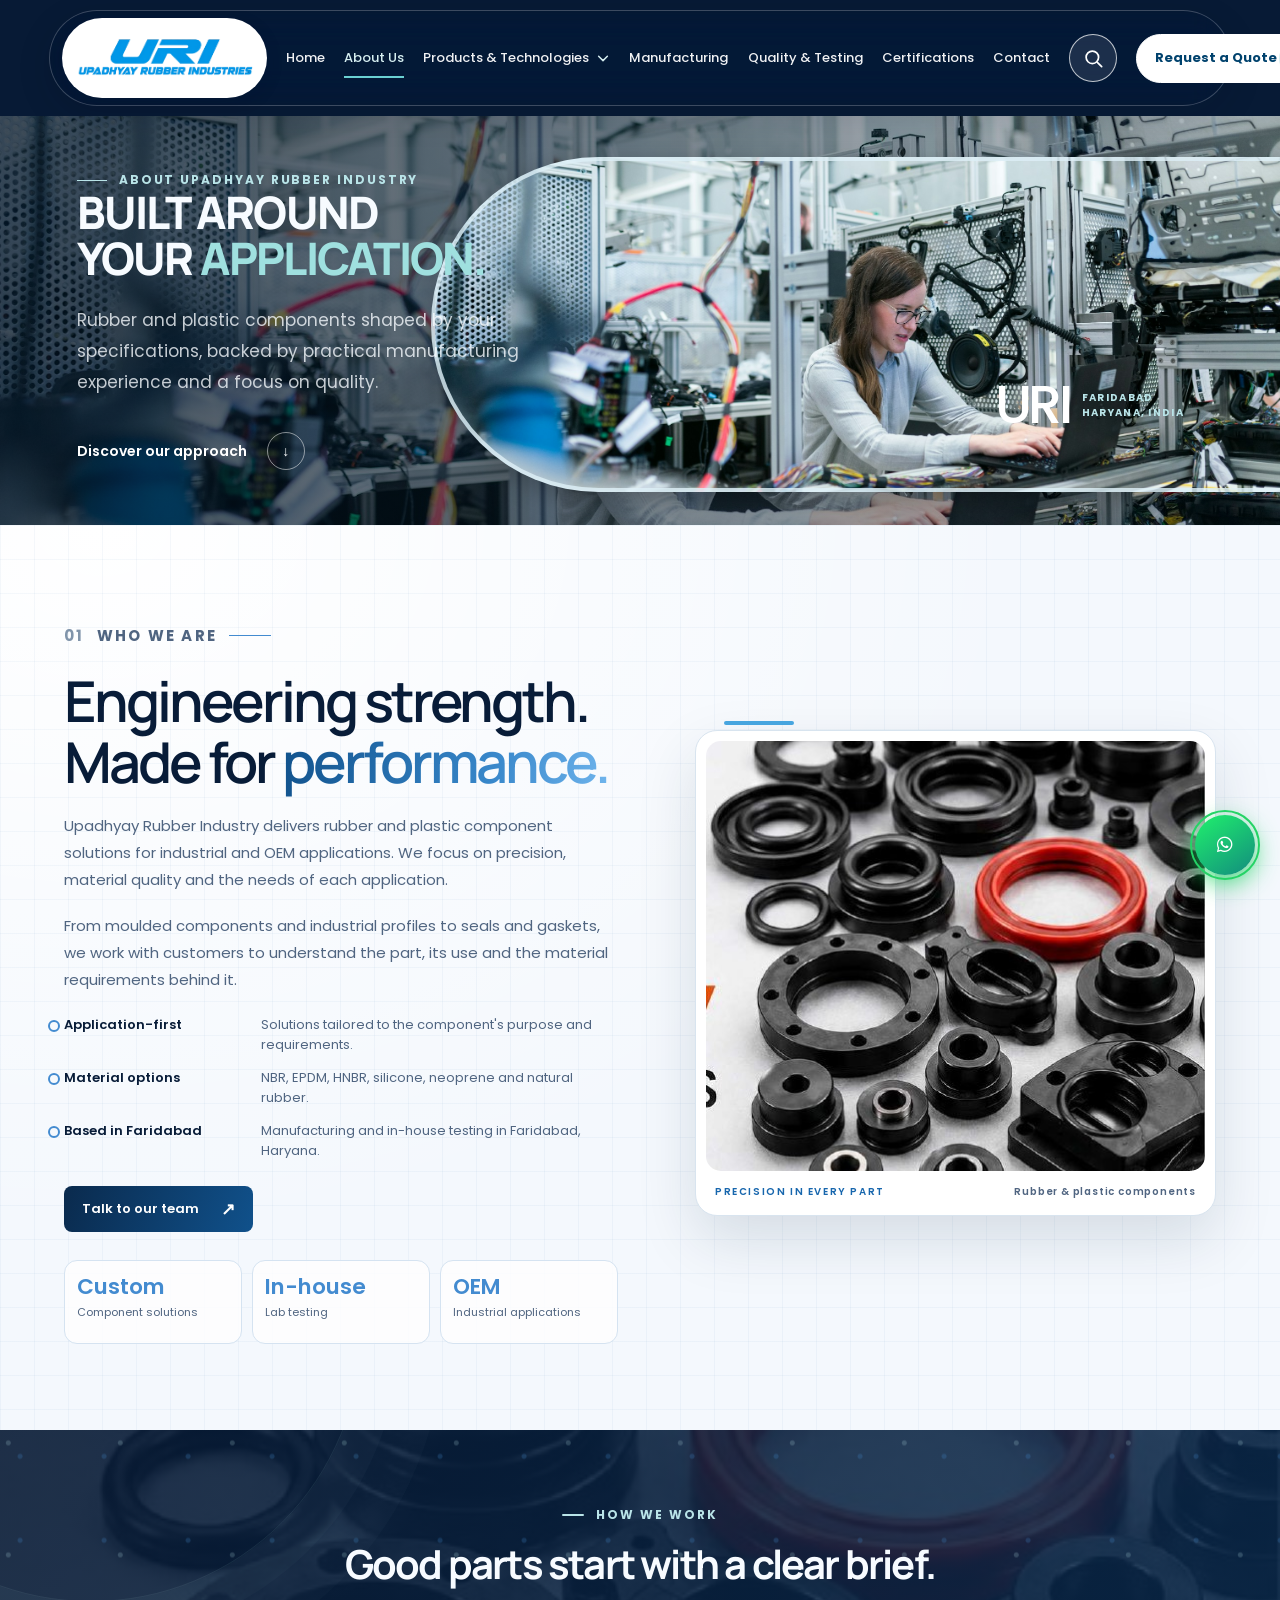
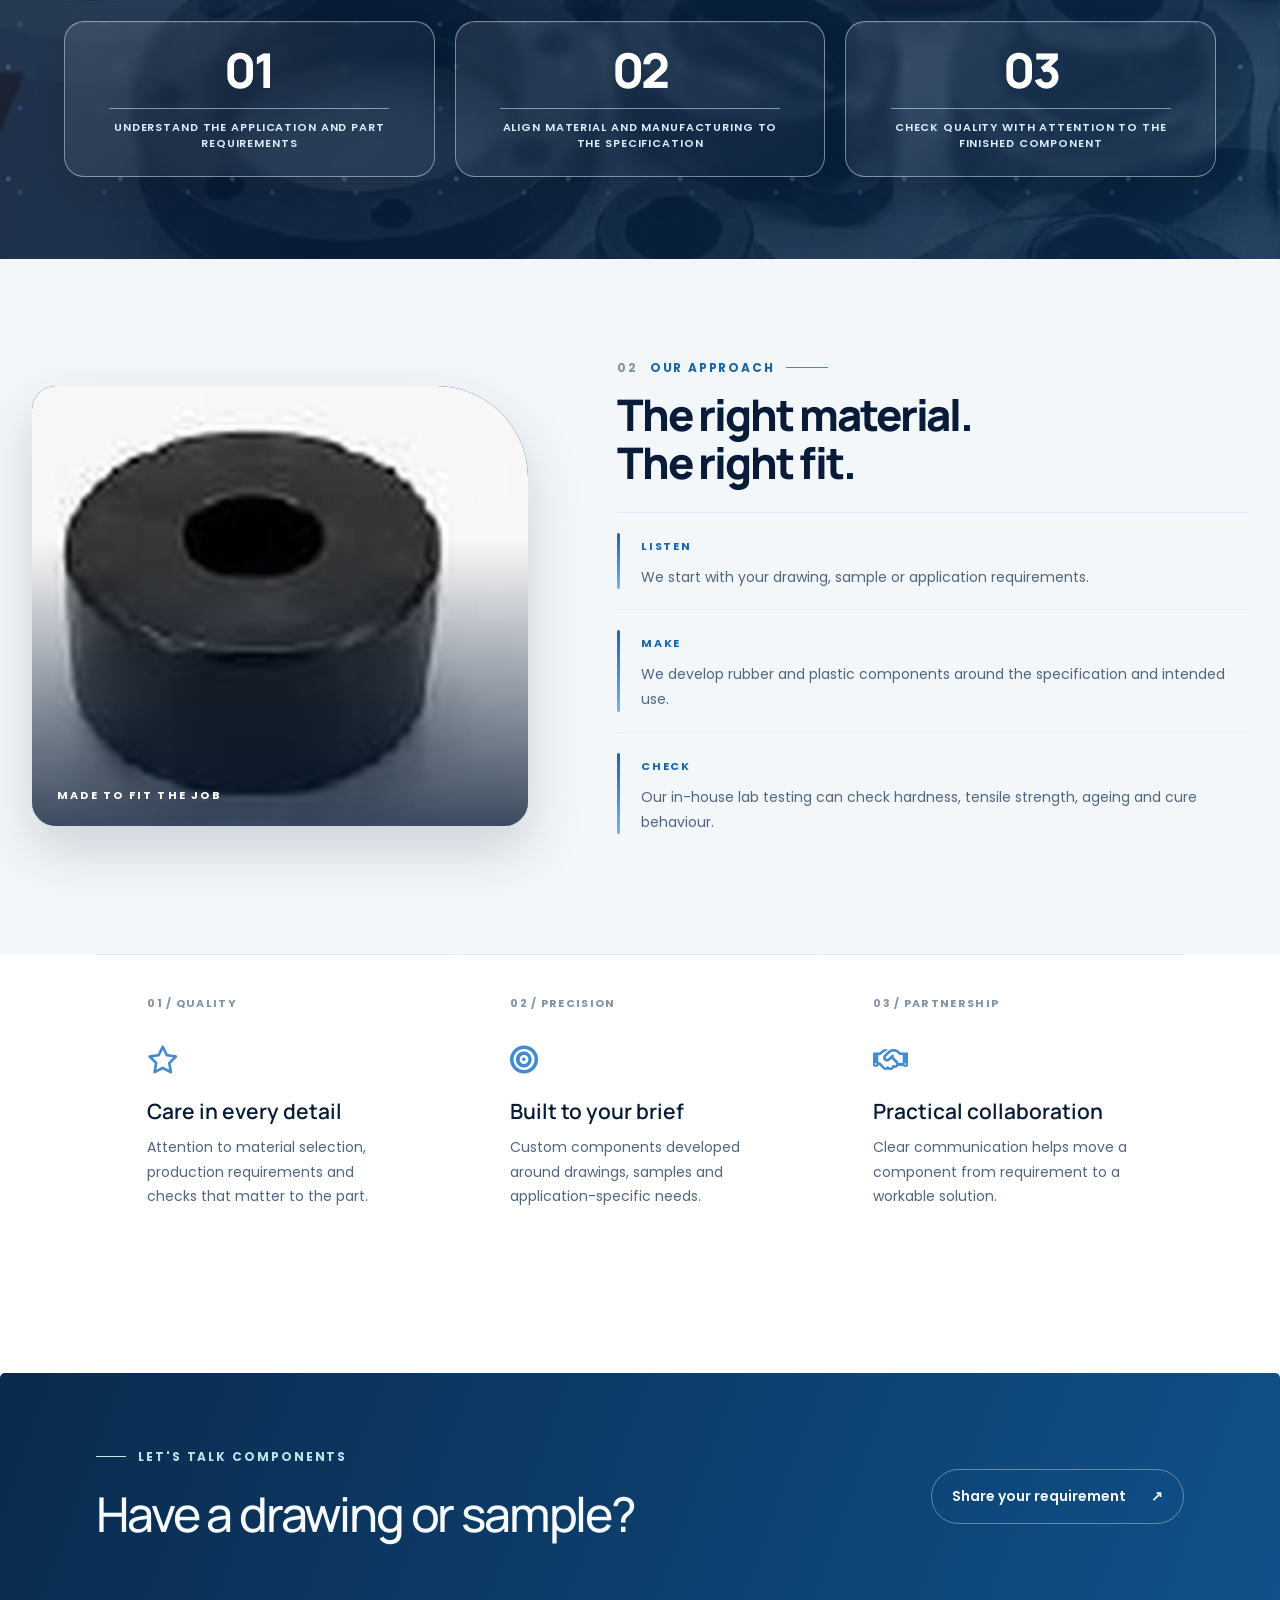
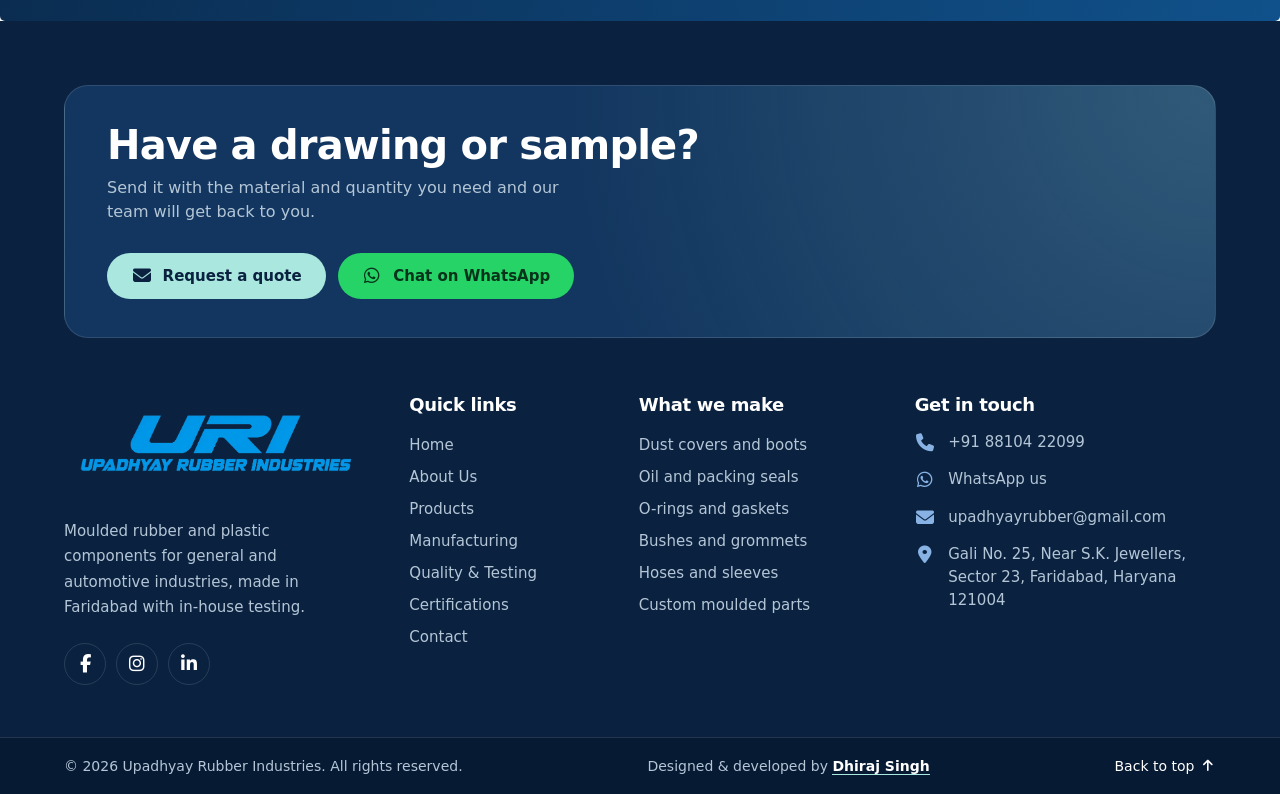
==== commit 7b632348: "all projects section" ====
--- a/about.html
+++ b/about.html
@@ -120,118 +120,34 @@
             <div class="nav-products">
 
                 <button class="nav-link products-toggle" id="productsToggle" type="button" aria-expanded="false" aria-controls="productsMenu">
-                    Products
+                    Products &amp; Technologies
 
                     <svg class="products-chevron" viewBox="0 0 16 16" aria-hidden="true">
                         <path d="m3 6 5 5 5-5"></path>
                     </svg>
                 </button>
 
-                <div class="products-menu" id="productsMenu" aria-label="Our product range" hidden>
-
-
-                    <div class="products-category">
-
-                        <h2>Rubber Components</h2>
-
-                        <ul class="product-links">
-
-                            <li>
-                                <a class="products-menu-card" href="./products.html">
-                                    <img src="https://images.unsplash.com/photo-1581091226825-a6a2a5aee158?auto=format&fit=crop&w=240&q=80"
-                                        alt="Industrial manufacturing" loading="lazy">
-                                    <span>Rubber Bushes</span>
-                                    <span class="products-menu-arrow" aria-hidden="true">↗</span>
-                                </a>
-                            </li>
-
-                            <li>
-                                <a class="products-menu-card" href="./products.html">
-                                    <img src="https://images.unsplash.com/photo-1567789884554-0b844b597180?auto=format&fit=crop&w=240&q=80"
-                                        alt="Manufacturing components" loading="lazy">
-                                    <span>Moulded Components</span>
-                                    <span class="products-menu-arrow" aria-hidden="true">↗</span>
-                                </a>
-                            </li>
-
-                            <li>
-                                <a class="products-menu-card" href="./products.html">
-                                    <img src="https://images.unsplash.com/photo-1581092160562-40aa08e78837?auto=format&fit=crop&w=240&q=80"
-                                        alt="Industrial production process" loading="lazy">
-                                    <span>Extruded Profiles</span>
-                                    <span class="products-menu-arrow" aria-hidden="true">↗</span>
-                                </a>
-                            </li>
-
-                        </ul>
-
-                    </div> 
-
-                    <div class="products-category">
-
-                        <h2>Sealing Solutions</h2>
-
-                        <ul class="product-links">
-
-                            <li>
-                                <a class="products-menu-card" href="./products.html">
-                                    <img src="https://images.unsplash.com/photo-1581092335878-2d9ff86ca2bf?auto=format&fit=crop&w=240&q=80"
-                                        alt="Industrial equipment" loading="lazy">
-                                    <span>O-Rings &amp; Seal Kits</span>
-                                    <span class="products-menu-arrow" aria-hidden="true">↗</span>
-                                </a>
-                            </li>
-
-                            <li>
-                                <a class="products-menu-card" href="./products.html">
-                                    <img src="https://images.unsplash.com/photo-1581092580497-e0d23cbdf1dc?auto=format&fit=crop&w=240&q=80"
-                                        alt="Industrial quality inspection" loading="lazy">
-                                    <span>Rubber Gaskets</span>
-                                    <span class="products-menu-arrow" aria-hidden="true">↗</span>
-                                </a>
-                            </li>
-
-                            <li>
-                                <a class="products-menu-card" href="./products.html">
-                                    <img src="https://images.unsplash.com/photo-1565043589221-1a6fd9ae45c7?auto=format&fit=crop&w=240&q=80"
-                                        alt="Industrial machinery" loading="lazy">
-                                    <span>Oil &amp; Packing Seals</span>
-                                    <span class="products-menu-arrow" aria-hidden="true">↗</span>
-                                </a>
-                            </li>
-
-                        </ul>
-
-                    </div>
-
-                    <div class="products-category">
-
-                        <h2>Custom Solutions</h2>
-
-                        <ul class="product-links">
-
-                            <li>
-                                <a class="products-menu-card" href="./products.html">
-                                    <img src="https://images.unsplash.com/photo-1581092160607-ee22621dd758?auto=format&fit=crop&w=240&q=80"
-                                        alt="Custom industrial manufacturing" loading="lazy">
-                                    <span>Custom Moulding</span>
-                                    <span class="products-menu-arrow" aria-hidden="true">↗</span>
-                                </a>
-                            </li>
-
-                            <li>
-                                <a class="products-menu-card" href="./products.html">
-                                    <img src="https://images.unsplash.com/photo-1581092795360-fd1ca04f0952?auto=format&fit=crop&w=240&q=80"
-                                        alt="Engineering and component development" loading="lazy">
-                                    <span>Custom Components</span>
-                                    <span class="products-menu-arrow" aria-hidden="true">↗</span>
-                                </a>
-                            </li>
-
-                        </ul>
-
-                    </div>
-
+                <div class="products-menu" id="productsMenu" aria-label="Products and Technologies" hidden>
+                    <ul class="products-menu-list">
+                        <li>
+                            <a href="agricultural-off-road.html" class="products-menu-item">AGRICULTURAL &amp; OFF ROAD</a>
+                        </li>
+                        <li>
+                            <a href="commercial-vehicles.html" class="products-menu-item">COMMERCIAL VEHICLES</a>
+                        </li>
+                        <li>
+                            <a href="electric-vehicles.html" class="products-menu-item">ELECTRIC VEHICLES</a>
+                        </li>
+                        <li>
+                            <a href="industrial.html" class="products-menu-item">INDUSTRIAL</a>
+                        </li>
+                        <li>
+                            <a href="passenger-vehicles.html" class="products-menu-item">PASSENGER VEHICLES</a>
+                        </li>
+                        <li>
+                            <a href="two-three-wheelers.html" class="products-menu-item">TWO &amp; THREE WHEELERS</a>
+                        </li>
+                    </ul>
                 </div>
 
             </div>
--- a/assets/css/site.css
+++ b/assets/css/site.css
@@ -430,6 +430,7 @@
 }
 
 .nav-products {
+    position: relative;
     display: flex;
     align-items: center;
 }
@@ -465,25 +466,26 @@
 
 .products-menu {
     position: absolute;
-    z-index: 25;
+    z-index: 50;
     top: calc(100% + 14px);
     left: 50%;
 
-    display: grid;
-    grid-template-columns: repeat(3, minmax(0, 1fr));
-    gap: 8px;
-    width: min(920px, calc(100vw - 48px));
-    padding: 12px;
-
-    border: 1px solid rgba(255, 255, 255, 0.12);
-    border-radius: 4px;
-    background: #303030;
-    box-shadow: 0 24px 55px rgba(0, 10, 20, 0.4);
+    display: flex;
+    flex-direction: column;
+    width: 290px;
+    padding: 22px 18px;
+
+    border: none;
+    border-radius: 26px;
+    background: #ffffff;
+    box-shadow: 0 22px 50px rgba(0, 20, 50, 0.22), 0 4px 12px rgba(0, 0, 0, 0.04);
 
     transform: translate(-50%, -8px);
     opacity: 0;
     visibility: hidden;
-    transition: opacity 0.2s ease, transform 0.2s ease, visibility 0.2s ease;
+    transition: opacity 0.2s cubic-bezier(0.16, 1, 0.3, 1),
+                transform 0.2s cubic-bezier(0.16, 1, 0.3, 1),
+                visibility 0.2s ease;
 }
 
 .products-menu:not([hidden]) {
@@ -496,73 +498,32 @@
     display: none;
 }
 
-.products-menu-main {
-    min-width: 0;
-}
-
-.products-category {
-    min-width: 0;
-    padding: 5px 6px 8px;
-}
-
-.products-category+.products-category {
-    border-left: 0;
-}
-
-.products-category h2 {
-    margin: 0 0 11px;
-    padding: 0 2px 8px;
-    border-bottom: 1px solid rgba(255, 255, 255, 0.82);
-    color: #fff;
-    font-size: 14px;
-    font-weight: 800;
-    text-align: center;
-}
-
-.products-category h2::after {
-    content: none;
-}
-
-.product-links {
-    display: grid;
-    gap: 5px;
+.products-menu-list {
     list-style: none;
-}
-
-.products-menu-card {
+    margin: 0;
+    padding: 0;
     display: flex;
-    align-items: center;
-    gap: 8px;
-    min-height: 34px;
-    padding: 2px 5px;
-    border: 1px solid transparent;
-    border-radius: 0;
-    background: #06466f;
-    color: #fff;
-    font-size: 12px;
-    font-weight: 500;
-    line-height: 1.25;
-    transition: background 0.2s ease, border-color 0.2s ease;
-}
-
-.products-menu-card:hover {
-    border-color: rgba(255, 255, 255, 0.7);
-    background: #087987;
-}
-
-.products-menu-card img {
-    flex: 0 0 34px;
-    width: 34px;
-    height: 30px;
-    padding: 1px;
-    border: 0;
-    border-radius: 0;
-    object-fit: cover;
-    background: #fff;
-}
-
-.products-menu-arrow {
-    display: none;
+    flex-direction: column;
+    gap: 4px;
+}
+
+.products-menu-item {
+    display: block;
+    padding: 10px 14px;
+    border-radius: 12px;
+    font-size: 13.5px;
+    font-weight: 700;
+    letter-spacing: 0.045em;
+    text-transform: uppercase;
+    text-decoration: none;
+    color: #4b6076;
+    transition: all 0.2s cubic-bezier(0.16, 1, 0.3, 1);
+}
+
+.products-menu-item:hover {
+    color: #0b6aa8;
+    background: #f1f7fc;
+    transform: translateX(3px);
 }
 
 /* Search button */
@@ -1455,20 +1416,18 @@
     .products-menu,
     .products-menu:not([hidden]) {
         position: static;
-        grid-template-columns: minmax(0, 1fr);
-        gap: 12px;
-        width: auto;
-        margin: 0 0 10px;
-        padding: 13px;
-        border-radius: 14px;
-        box-shadow: none;
+        width: 100%;
+        margin: 8px 0 14px;
+        padding: 16px 14px;
+        border-radius: 20px;
+        box-shadow: 0 6px 20px rgba(0, 20, 50, 0.08);
         transform: none;
-    }
-
-    .products-category+.products-category {
-        border-top: 1px solid rgba(255, 255, 255, 0.18);
-        border-left: 0;
-        padding-top: 12px;
+        background: #ffffff;
+    }
+
+    .products-menu-item {
+        font-size: 12.5px;
+        padding: 9px 12px;
     }
 
     .nav-link::after {
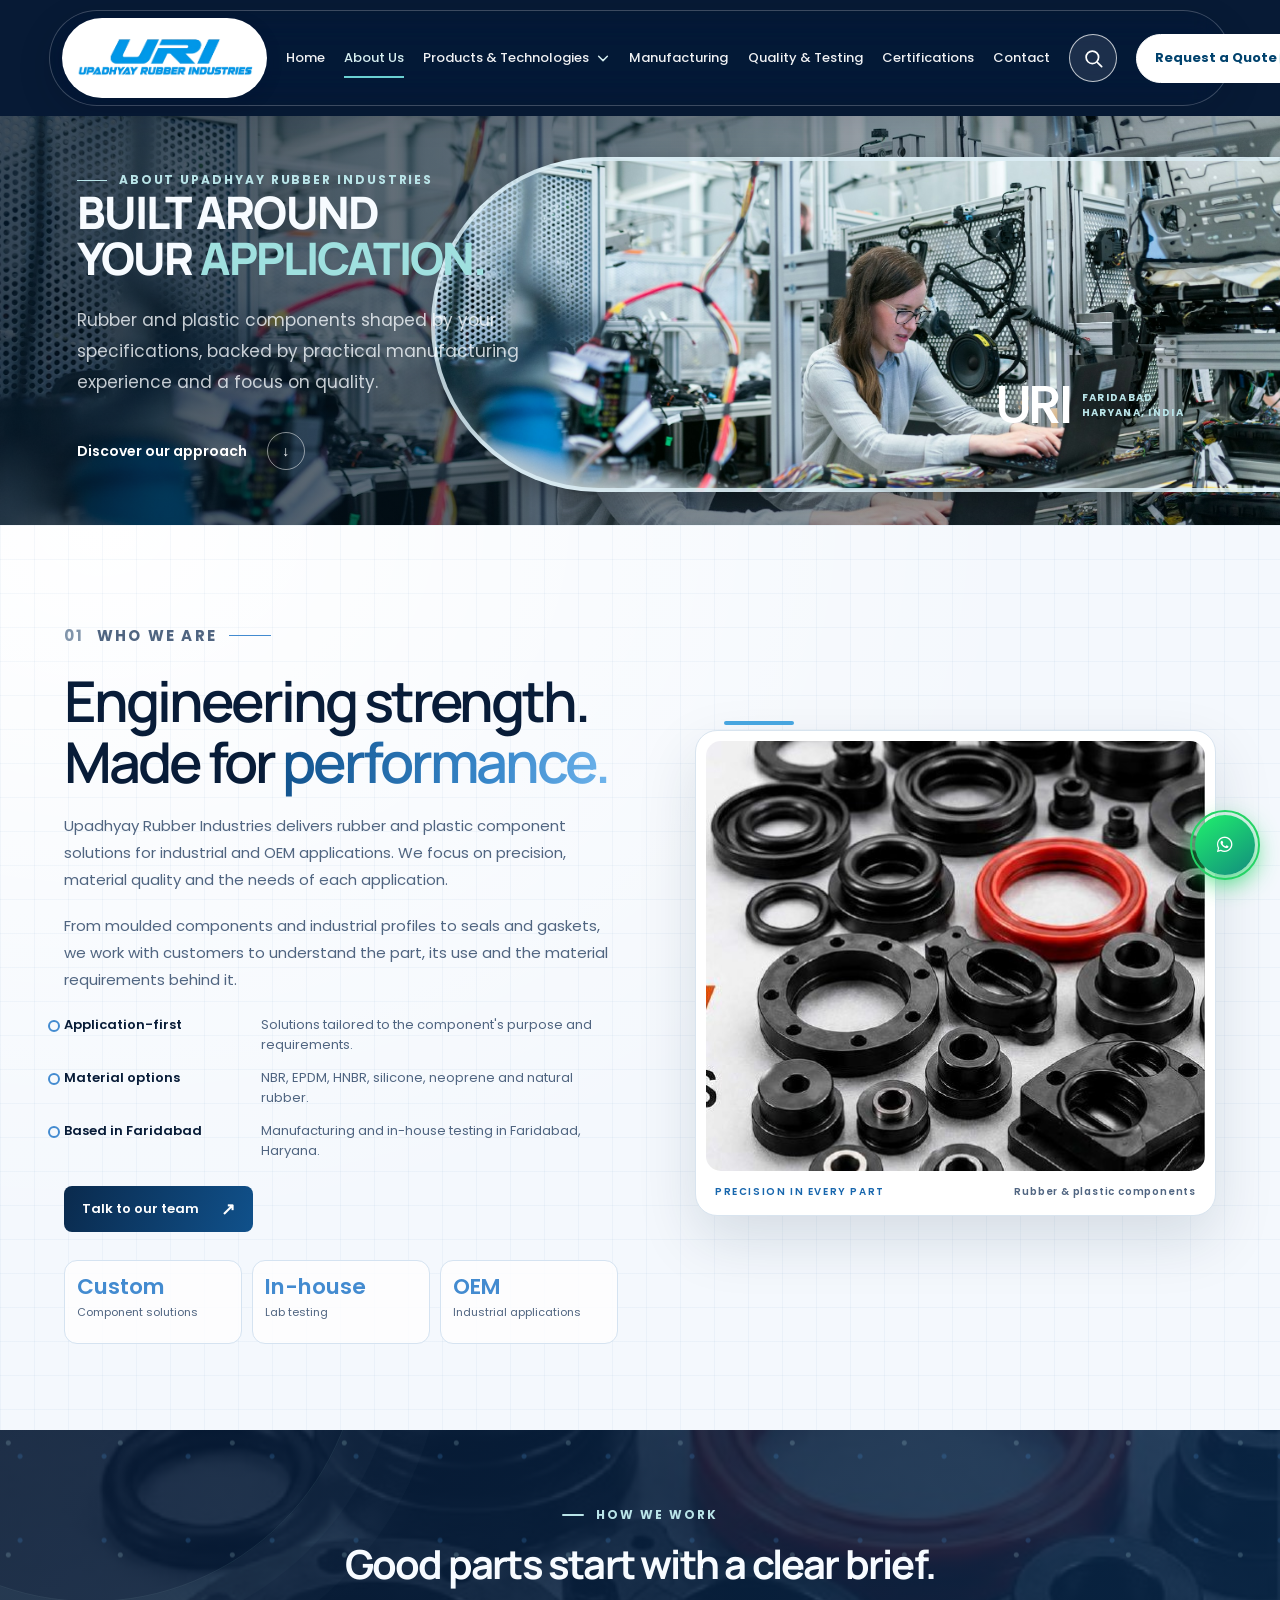
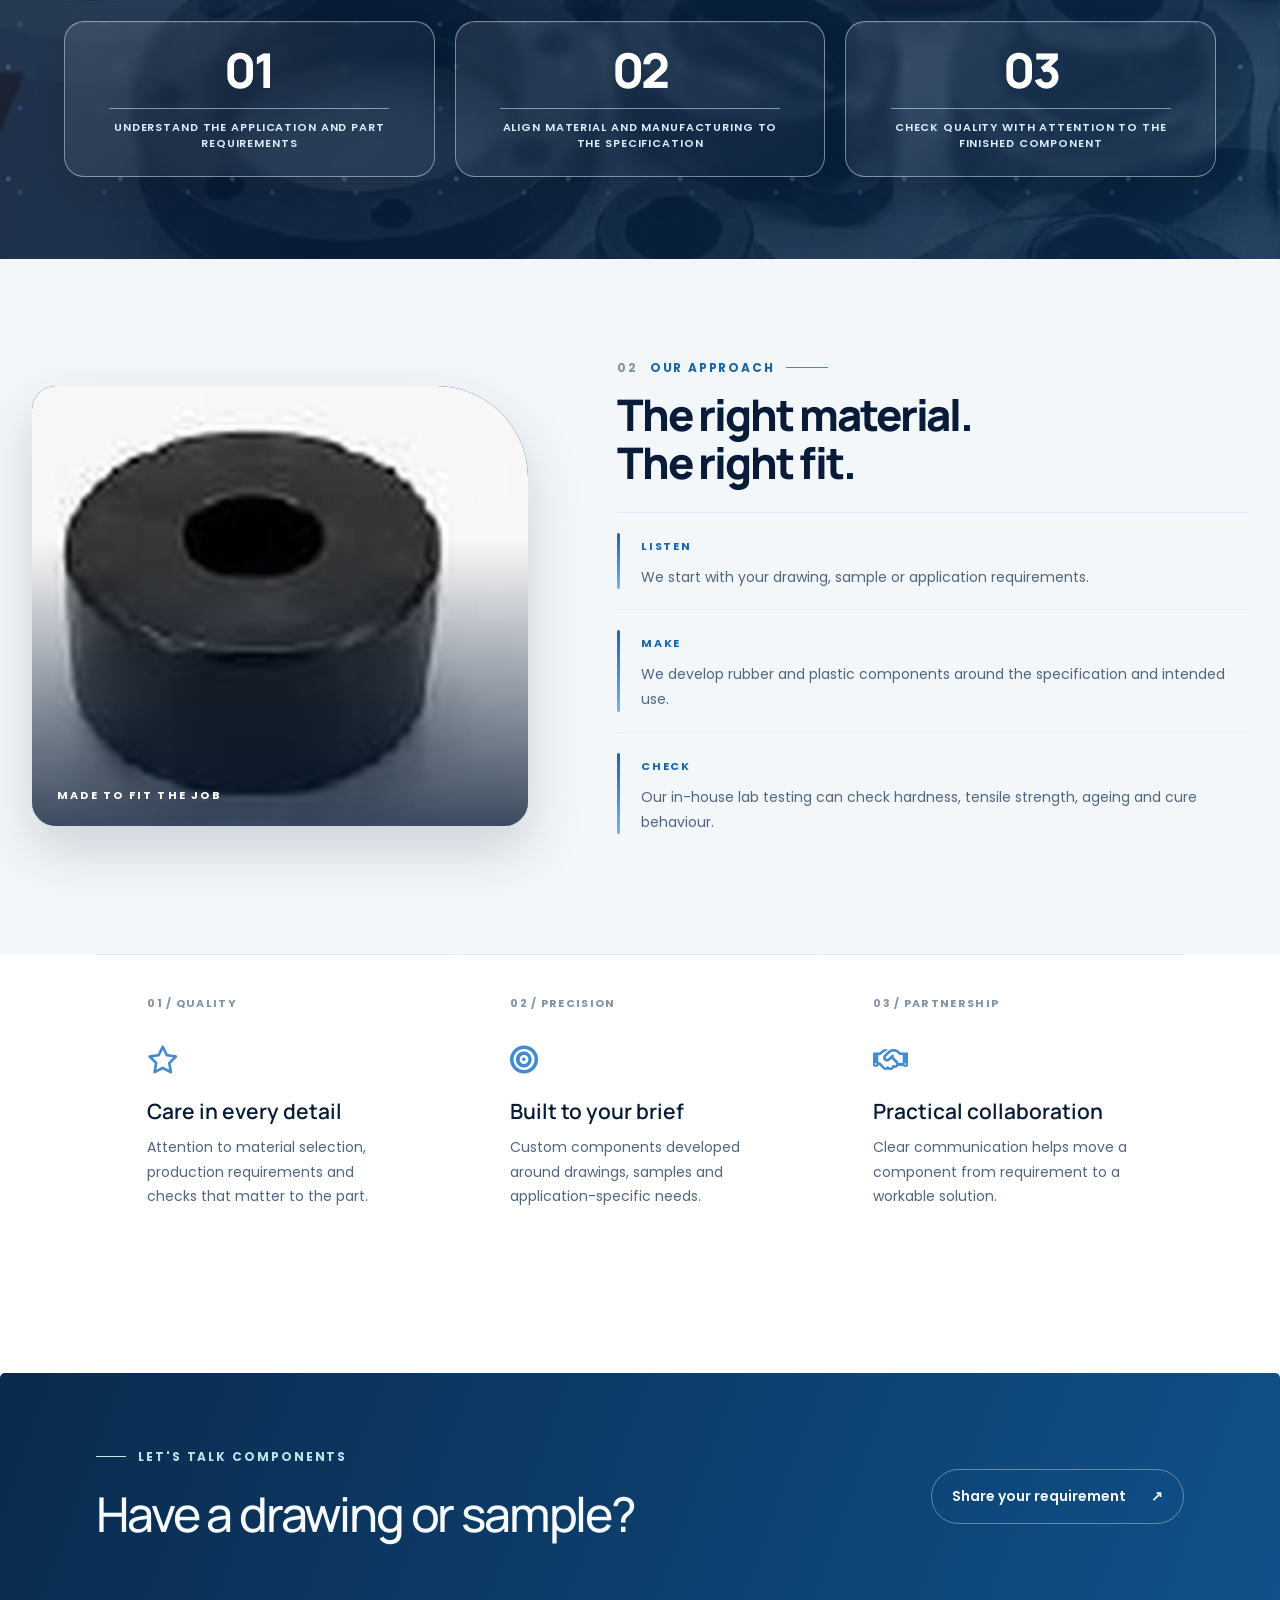
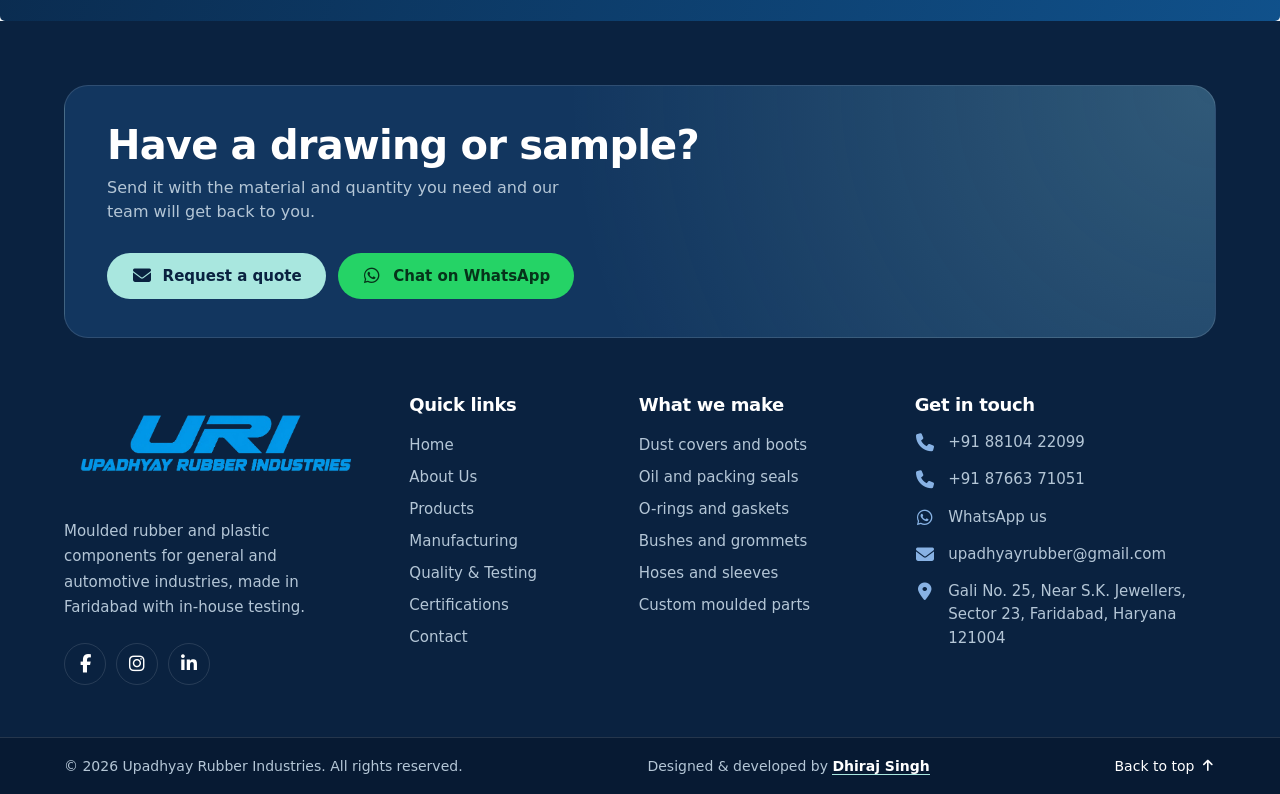
==== commit 23089abc: "all done" ====
--- a/about.html
+++ b/about.html
@@ -4,10 +4,10 @@
 <head>
     <meta charset="UTF-8">
     <meta name="viewport" content="width=device-width, initial-scale=1.0">
-    <title>About Us | Upadhyay Rubber Industry - Leading Rubber Manufacturer in Faridabad</title>
-    <meta name="description" content="Learn about Upadhyay Rubber Industry, our heritage, precision manufacturing facilities, and engineering expertise in rubber and plastic components in Faridabad, India.">
-    <meta name="keywords" content="about Upadhyay Rubber Industry, rubber components manufacturer, plastic components, Faridabad rubber factory, OEM rubber parts supplier, industrial rubber manufacturer">
-    <meta name="author" content="Upadhyay Rubber Industry">
+    <title>About Us | Upadhyay Rubber Industries - Leading Rubber Manufacturer in Faridabad</title>
+    <meta name="description" content="Learn about Upadhyay Rubber Industries, our heritage, precision manufacturing facilities, and engineering expertise in rubber and plastic components in Faridabad, India.">
+    <meta name="keywords" content="about Upadhyay Rubber Industries, rubber components manufacturer, plastic components, Faridabad rubber factory, OEM rubber parts supplier, industrial rubber manufacturer">
+    <meta name="author" content="Upadhyay Rubber Industries">
     <meta name="robots" content="index, follow, max-image-preview:large, max-snippet:-1, max-video-preview:-1">
     <link rel="canonical" href="https://upadhyayrubberindustries.in/about.html">
 
@@ -20,24 +20,24 @@
     <!-- Open Graph / Facebook / LinkedIn -->
     <meta property="og:type" content="website">
     <meta property="og:locale" content="en_IN">
-    <meta property="og:site_name" content="Upadhyay Rubber Industry">
+    <meta property="og:site_name" content="Upadhyay Rubber Industries">
     <meta property="og:url" content="https://upadhyayrubberindustries.in/about.html">
-    <meta property="og:title" content="About Us | Upadhyay Rubber Industry - Leading Rubber Manufacturer in Faridabad">
-    <meta property="og:description" content="Learn about Upadhyay Rubber Industry, our heritage, precision manufacturing facilities, and engineering expertise in rubber and plastic components in Faridabad, India.">
+    <meta property="og:title" content="About Us | Upadhyay Rubber Industries - Leading Rubber Manufacturer in Faridabad">
+    <meta property="og:description" content="Learn about Upadhyay Rubber Industries, our heritage, precision manufacturing facilities, and engineering expertise in rubber and plastic components in Faridabad, India.">
     <meta property="og:image" content="https://upadhyayrubberindustries.in/images/site/home-1.jpg">
     <meta property="og:image:secure_url" content="https://upadhyayrubberindustries.in/images/site/home-1.jpg">
     <meta property="og:image:type" content="image/jpeg">
     <meta property="og:image:width" content="1200">
     <meta property="og:image:height" content="630">
-    <meta property="og:image:alt" content="Upadhyay Rubber Industry Manufacturing Facility">
+    <meta property="og:image:alt" content="Upadhyay Rubber Industries Manufacturing Facility">
 
     <!-- Twitter Cards -->
     <meta name="twitter:card" content="summary_large_image">
     <meta name="twitter:url" content="https://upadhyayrubberindustries.in/about.html">
-    <meta name="twitter:title" content="About Us | Upadhyay Rubber Industry - Leading Rubber Manufacturer in Faridabad">
-    <meta name="twitter:description" content="Learn about Upadhyay Rubber Industry, our heritage, precision manufacturing facilities, and engineering expertise in rubber and plastic components in Faridabad, India.">
+    <meta name="twitter:title" content="About Us | Upadhyay Rubber Industries - Leading Rubber Manufacturer in Faridabad">
+    <meta name="twitter:description" content="Learn about Upadhyay Rubber Industries, our heritage, precision manufacturing facilities, and engineering expertise in rubber and plastic components in Faridabad, India.">
     <meta name="twitter:image" content="https://upadhyayrubberindustries.in/images/site/home-1.jpg">
-    <meta name="twitter:image:alt" content="Upadhyay Rubber Industry Manufacturing Facility">
+    <meta name="twitter:image:alt" content="Upadhyay Rubber Industries Manufacturing Facility">
 
     <meta name="theme-color" content="#071a35">
     <link rel="icon" type="image/png" href="images/site/logo.png">
@@ -52,12 +52,12 @@
           "@type": "AboutPage",
           "@id": "https://upadhyayrubberindustries.in/about.html#webpage",
           "url": "https://upadhyayrubberindustries.in/about.html",
-          "name": "About Us | Upadhyay Rubber Industry - Leading Rubber Manufacturer in Faridabad",
-          "description": "Learn about Upadhyay Rubber Industry, our heritage, precision manufacturing facilities, and engineering expertise in rubber and plastic components in Faridabad, India.",
+          "name": "About Us | Upadhyay Rubber Industries - Leading Rubber Manufacturer in Faridabad",
+          "description": "Learn about Upadhyay Rubber Industries, our heritage, precision manufacturing facilities, and engineering expertise in rubber and plastic components in Faridabad, India.",
           "isPartOf": {
             "@type": "WebSite",
             "@id": "https://upadhyayrubberindustries.in/#website",
-            "name": "Upadhyay Rubber Industry",
+            "name": "Upadhyay Rubber Industries",
             "url": "https://upadhyayrubberindustries.in/"
           },
           "breadcrumb": {
@@ -105,8 +105,8 @@
     <header class="header" id="header">
 
         <!-- Brand -->
-        <a href="./index.html" class="logo" aria-label="Upadhyay Rubber Industry home">
-            <img src="images/site/logo.png" alt="Upadhyay Rubber Industry logo" class="logo-image">
+        <a href="./index.html" class="logo" aria-label="Upadhyay Rubber Industries home">
+            <img src="images/site/logo.png" alt="Upadhyay Rubber Industries logo" class="logo-image">
         </a>
 
         <!-- Main Navigation -->
@@ -200,7 +200,7 @@
             <div class="about-hero-image" aria-hidden="true"></div>
             <div class="about-hero-shade" aria-hidden="true"></div>
             <div class="about-hero-content">
-                <p class="about-eyebrow"><span aria-hidden="true"></span> ABOUT UPADHYAY RUBBER INDUSTRY</p>
+                <p class="about-eyebrow"><span aria-hidden="true"></span> ABOUT UPADHYAY RUBBER INDUSTRIES</p>
                 <h1 id="about-title">Built around<br>your <span>application.</span></h1>
                 <p>
                     Rubber and plastic components shaped by your specifications, backed by practical manufacturing
@@ -221,7 +221,7 @@
                 <p class="about-section-label"><span>01</span> WHO WE ARE</p>
                 <h2 id="about-intro-title">Engineering strength.<br>Made for <span>performance.</span></h2>
                 <p>
-                    Upadhyay Rubber Industry delivers rubber and plastic component solutions for industrial and OEM
+                    Upadhyay Rubber Industries delivers rubber and plastic component solutions for industrial and OEM
                     applications. We focus on precision, material quality and the needs of each application.
                 </p>
                 <p>
@@ -373,7 +373,7 @@
 
             <div class="ft-brand">
                 <a class="ft-logo" href="#home" aria-label="Upadhyay Rubber Industries, home">
-                    <img src="images/site/logo.png" alt="Upadhyay Rubber Industry Logo" srcset="">
+                    <img src="images/site/logo.png" alt="Upadhyay Rubber Industries Logo" srcset="">
                 </a>
                 <p>Moulded rubber and plastic components for general and automotive industries, made in Faridabad with
                     in-house testing.</p>
@@ -417,6 +417,7 @@
                 <ul class="ft-contact">
                     <li><a href="tel:+918810422099"><i class="fa-solid fa-phone ic" aria-hidden="true"></i>+91 88104
                             22099</a></li>
+                    <li><a href="tel:+918766371051"><i class="fa-solid fa-phone ic" aria-hidden="true"></i>+91 87663 71051</a></li>
                     <li><a href="https://wa.me/918810422099" target="_blank" rel="noopener noreferrer"><i
                                 class="fa-brands fa-whatsapp ic" aria-hidden="true"></i>WhatsApp us</a></li>
                     <li><a href="mailto:upadhyayrubber@gmail.com"><i class="fa-solid fa-envelope ic"
